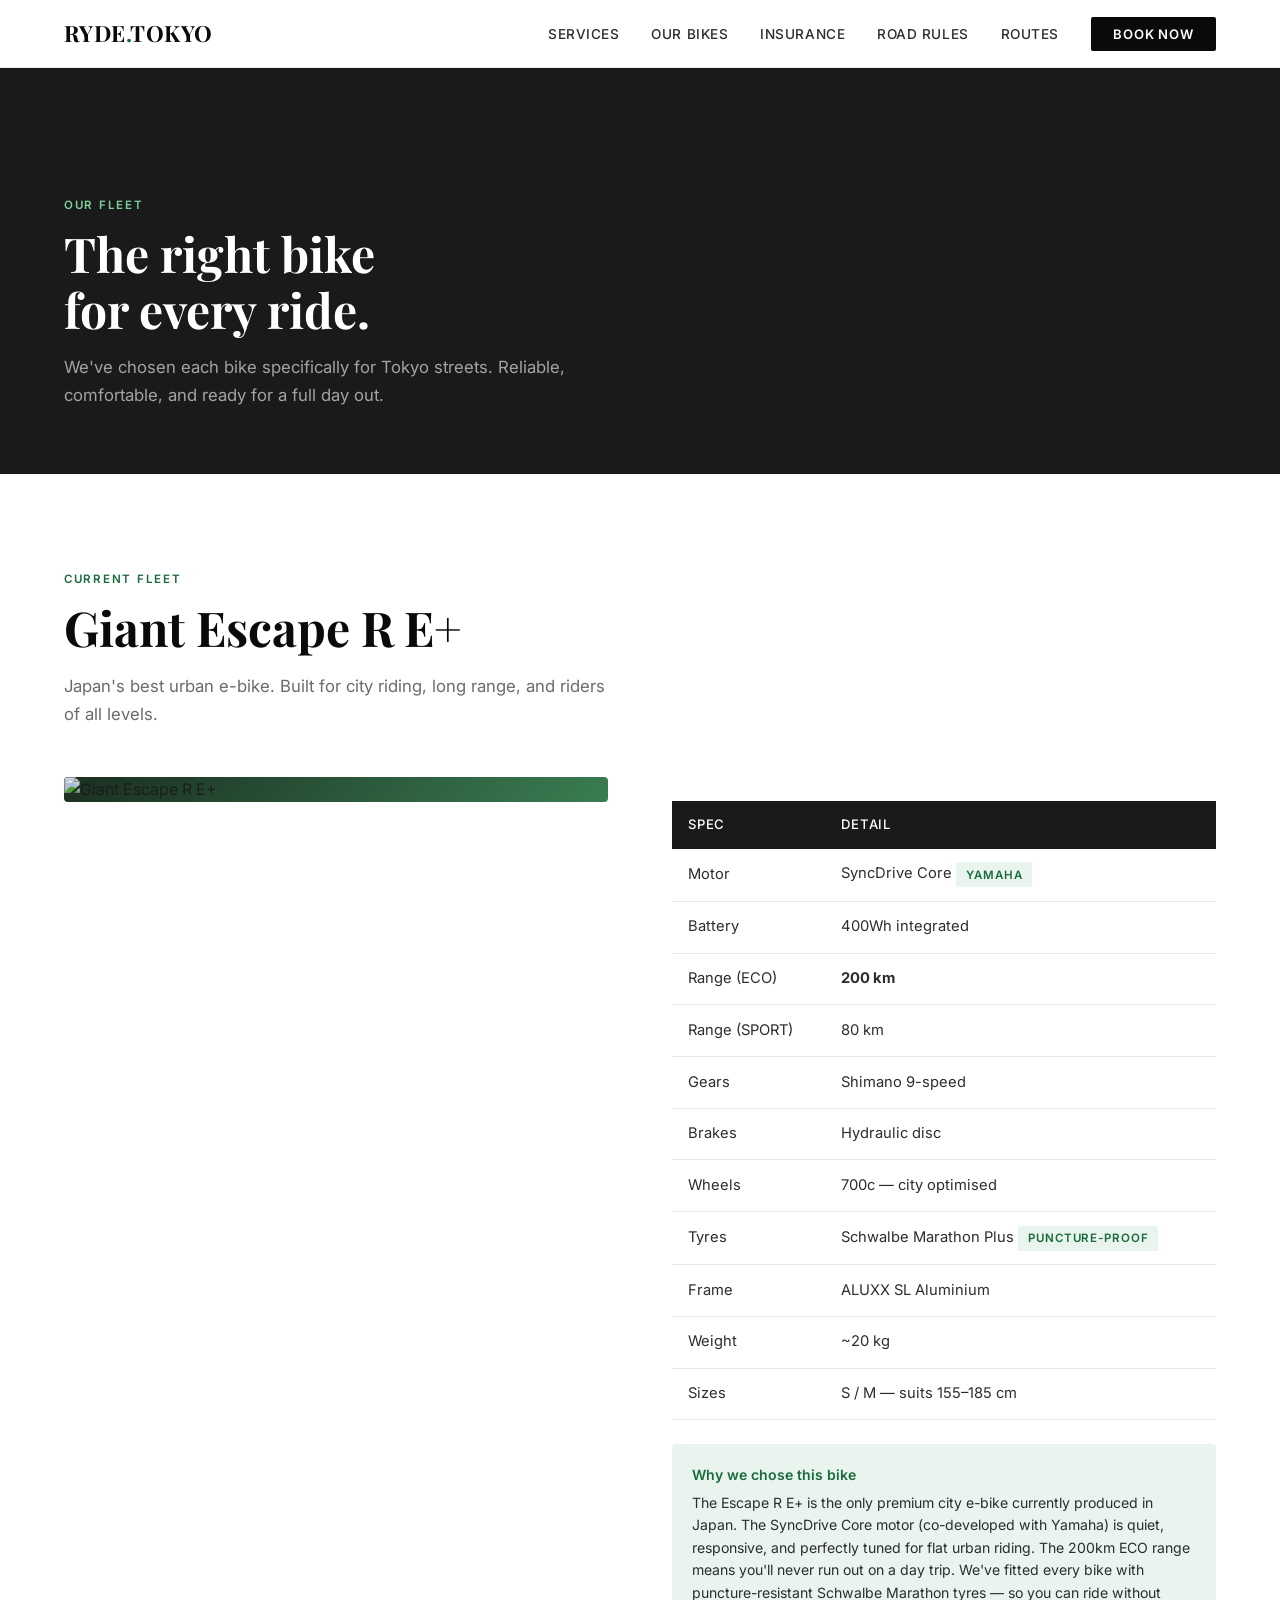
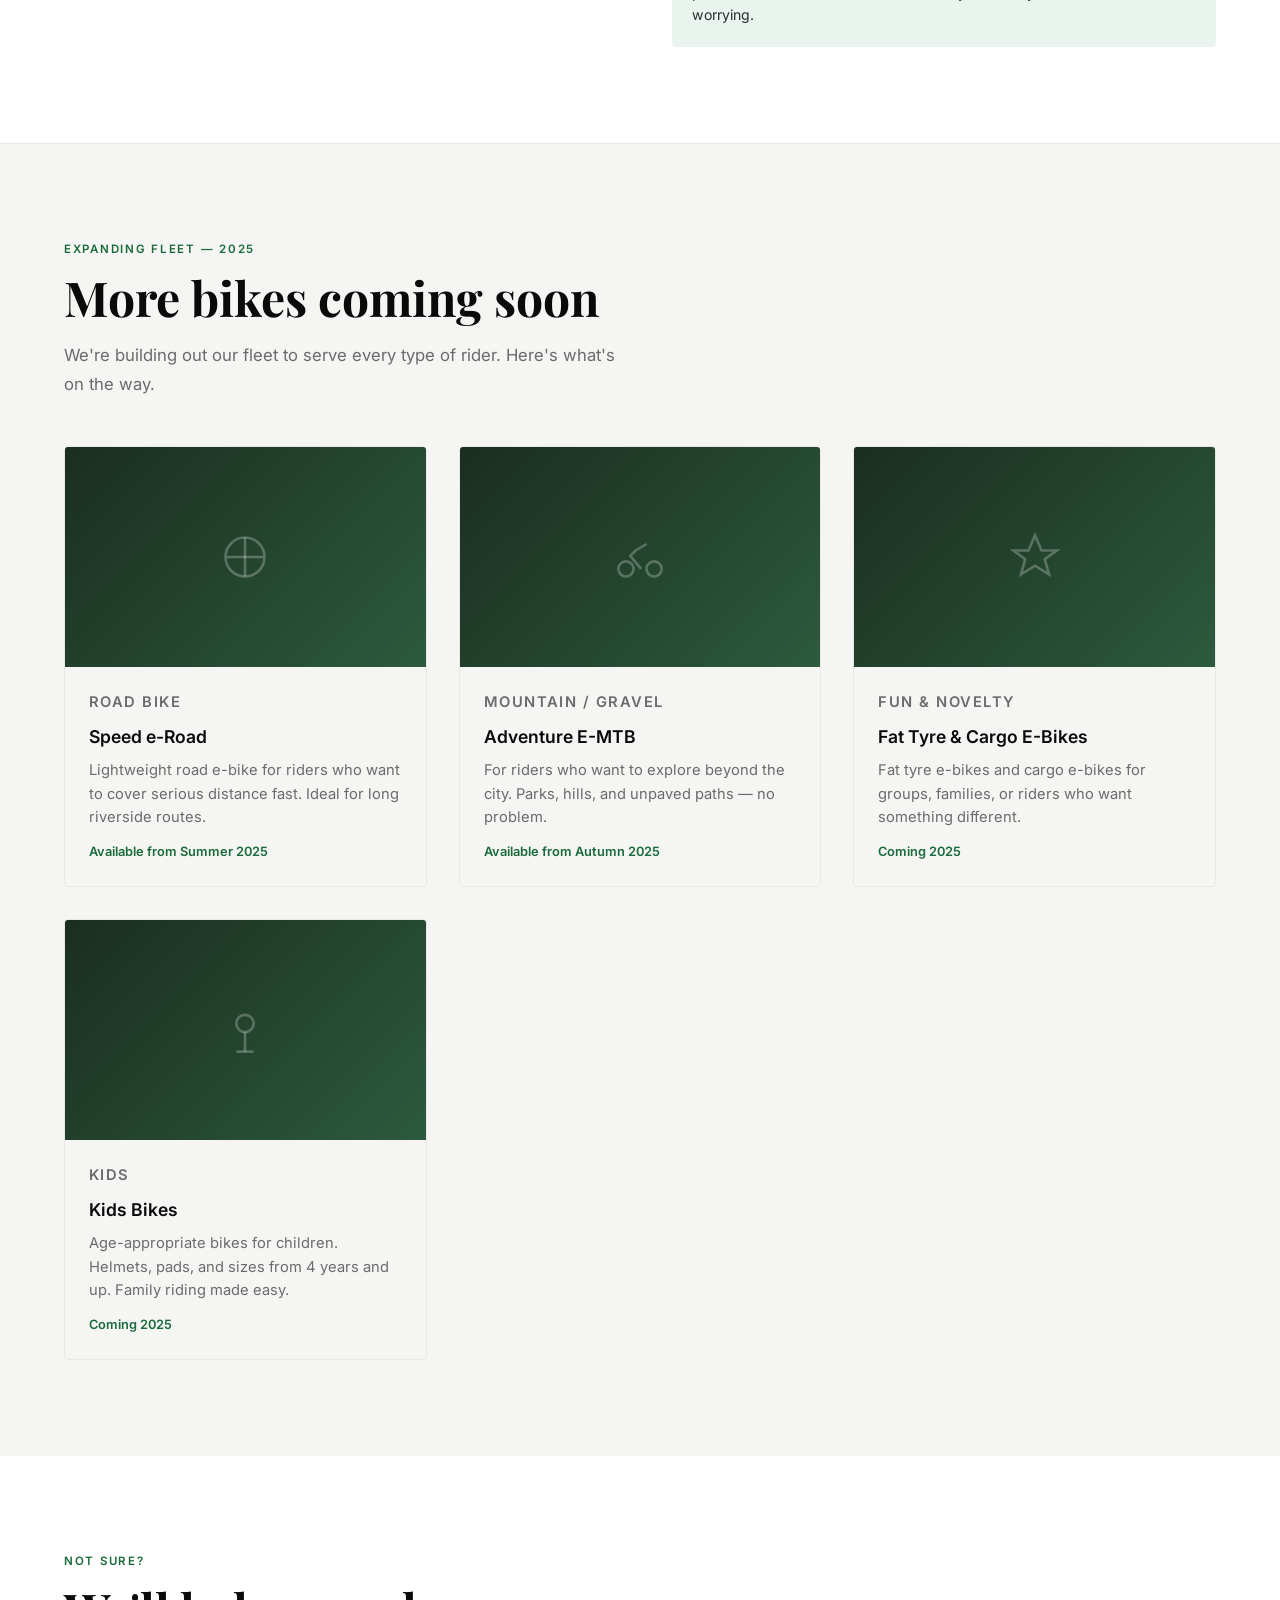
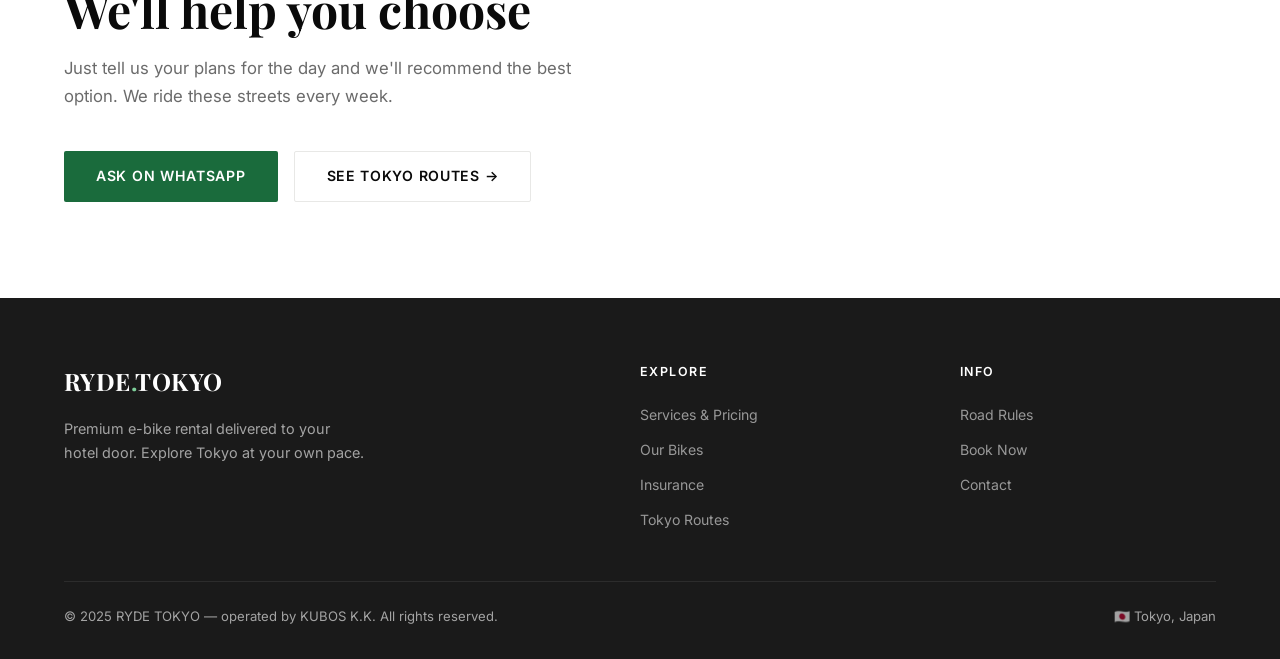
==== bikes.html @ 8041bd0a "Add files via upload" ====
<!DOCTYPE html>
<html lang="en">
<head>
  <meta charset="UTF-8">
  <meta name="viewport" content="width=device-width, initial-scale=1.0">
  <title>Our Bikes — RYDE TOKYO</title>
  <meta name="description" content="Giant Escape R E+ and expanding fleet. Premium e-bikes for Tokyo city riding.">
  <link rel="stylesheet" href="css/style.css">
</head>
<body>

<div id="nav-placeholder"></div>

<div class="page-hero">
  <p class="section-tag">Our Fleet</p>
  <h1 class="section-title">The right bike<br>for every ride.</h1>
  <p class="section-sub">We've chosen each bike specifically for Tokyo streets. Reliable, comfortable, and ready for a full day out.</p>
</div>

<!-- MAIN BIKE -->
<section>
  <p class="section-tag">Current Fleet</p>
  <h2 class="section-title">Giant Escape R E+</h2>
  <p class="section-sub">Japan's best urban e-bike. Built for city riding, long range, and riders of all levels.</p>

  <div style="display:grid;grid-template-columns:1fr 1fr;gap:4rem;margin-top:3rem;align-items:start" class="bike-main-grid">
    <div class="reveal" style="border-radius:4px;overflow:hidden;background:linear-gradient(135deg,#1a2e20,#3a7d52)">
      <img src="https://images.unsplash.com/photo-1571068316344-75bc76f77890?w=800&q=80" alt="Giant Escape R E+" style="width:100%;aspect-ratio:4/3;object-fit:cover;opacity:0.85">
    </div>
    <div class="reveal">
      <table class="spec-table">
        <thead>
          <tr><th>Spec</th><th>Detail</th></tr>
        </thead>
        <tbody>
          <tr><td>Motor</td><td>SyncDrive Core <span class="spec-badge">Yamaha</span></td></tr>
          <tr><td>Battery</td><td>400Wh integrated</td></tr>
          <tr><td>Range (ECO)</td><td><strong>200 km</strong></td></tr>
          <tr><td>Range (SPORT)</td><td>80 km</td></tr>
          <tr><td>Gears</td><td>Shimano 9-speed</td></tr>
          <tr><td>Brakes</td><td>Hydraulic disc</td></tr>
          <tr><td>Wheels</td><td>700c — city optimised</td></tr>
          <tr><td>Tyres</td><td>Schwalbe Marathon Plus <span class="spec-badge">Puncture-proof</span></td></tr>
          <tr><td>Frame</td><td>ALUXX SL Aluminium</td></tr>
          <tr><td>Weight</td><td>~20 kg</td></tr>
          <tr><td>Sizes</td><td>S / M — suits 155–185 cm</td></tr>
        </tbody>
      </table>
      <div style="margin-top:1.5rem;padding:1.25rem;background:var(--accent-light);border-radius:4px">
        <p style="font-size:0.88rem;color:var(--accent);font-weight:600;margin-bottom:0.3rem">Why we chose this bike</p>
        <p style="font-size:0.88rem;color:var(--dark);line-height:1.6">The Escape R E+ is the only premium city e-bike currently produced in Japan. The SyncDrive Core motor (co-developed with Yamaha) is quiet, responsive, and perfectly tuned for flat urban riding. The 200km ECO range means you'll never run out on a day trip. We've fitted every bike with puncture-resistant Schwalbe Marathon tyres — so you can ride without worrying.</p>
      </div>
    </div>
  </div>
</section>

<style>
@media(max-width:800px){.bike-main-grid{grid-template-columns:1fr!important;gap:2rem!important}}
</style>

<div class="divider"></div>

<!-- EXPANDING FLEET -->
<section class="bg-off">
  <p class="section-tag">Expanding Fleet — 2025</p>
  <h2 class="section-title">More bikes coming soon</h2>
  <p class="section-sub">We're building out our fleet to serve every type of rider. Here's what's on the way.</p>

  <div class="cards reveal" style="margin-top:3rem">
    <div class="card">
      <div class="card-img-placeholder">
        <svg width="52" height="52" viewBox="0 0 24 24" fill="none" stroke="rgba(255,255,255,0.25)" stroke-width="1.2"><path d="M3 12h18M12 3c-4.97 0-9 4.03-9 9s4.03 9 9 9 9-4.03 9-9-4.03-9-9-9z"/><path d="M12 3v18"/></svg>
      </div>
      <div class="card-body">
        <p class="card-tag">Road Bike</p>
        <h3>Speed e-Road</h3>
        <p>Lightweight road e-bike for riders who want to cover serious distance fast. Ideal for long riverside routes.</p>
        <p style="font-size:0.8rem;color:var(--accent);margin-top:0.75rem;font-weight:600">Available from Summer 2025</p>
      </div>
    </div>
    <div class="card">
      <div class="card-img-placeholder">
        <svg width="52" height="52" viewBox="0 0 24 24" fill="none" stroke="rgba(255,255,255,0.25)" stroke-width="1.2"><circle cx="18.5" cy="17.5" r="3.5"/><circle cx="5.5" cy="17.5" r="3.5"/><path d="M15 6l-5 3-2.5 2.5 5 6"/></svg>
      </div>
      <div class="card-body">
        <p class="card-tag">Mountain / Gravel</p>
        <h3>Adventure E-MTB</h3>
        <p>For riders who want to explore beyond the city. Parks, hills, and unpaved paths — no problem.</p>
        <p style="font-size:0.8rem;color:var(--accent);margin-top:0.75rem;font-weight:600">Available from Autumn 2025</p>
      </div>
    </div>
    <div class="card">
      <div class="card-img-placeholder">
        <svg width="52" height="52" viewBox="0 0 24 24" fill="none" stroke="rgba(255,255,255,0.25)" stroke-width="1.2"><path d="M12 2l3 7h7l-5.5 4 2 7L12 16l-6.5 4 2-7L2 9h7z"/></svg>
      </div>
      <div class="card-body">
        <p class="card-tag">Fun & Novelty</p>
        <h3>Fat Tyre & Cargo E-Bikes</h3>
        <p>Fat tyre e-bikes and cargo e-bikes for groups, families, or riders who want something different.</p>
        <p style="font-size:0.8rem;color:var(--accent);margin-top:0.75rem;font-weight:600">Coming 2025</p>
      </div>
    </div>
    <div class="card">
      <div class="card-img-placeholder">
        <svg width="52" height="52" viewBox="0 0 24 24" fill="none" stroke="rgba(255,255,255,0.25)" stroke-width="1.2"><circle cx="12" cy="9" r="4"/><path d="M12 13v9"/><path d="M8 22h8"/></svg>
      </div>
      <div class="card-body">
        <p class="card-tag">Kids</p>
        <h3>Kids Bikes</h3>
        <p>Age-appropriate bikes for children. Helmets, pads, and sizes from 4 years and up. Family riding made easy.</p>
        <p style="font-size:0.8rem;color:var(--accent);margin-top:0.75rem;font-weight:600">Coming 2025</p>
      </div>
    </div>
  </div>
</section>

<!-- WHICH BIKE -->
<section>
  <p class="section-tag">Not Sure?</p>
  <h2 class="section-title">We'll help you choose</h2>
  <p class="section-sub">Just tell us your plans for the day and we'll recommend the best option. We ride these streets every week.</p>
  <div style="margin-top:2.5rem;display:flex;gap:1rem;flex-wrap:wrap">
    <a href="https://wa.me/819000000000" class="btn btn-primary">Ask on WhatsApp</a>
    <a href="routes.html" class="btn btn-ghost">See Tokyo Routes →</a>
  </div>
</section>

<div id="footer-placeholder"></div>
<script src="js/nav.js"></script>
<script src="js/main.js"></script>
</body>
</html>
---- css/style.css ----
@import url('https://fonts.googleapis.com/css2?family=Inter:wght@300;400;500;600;700&family=Playfair+Display:wght@600;700&display=swap');

:root {
  --black: #0a0a0a;
  --off-black: #1a1a1a;
  --dark: #2d2d2d;
  --mid: #6b6b6b;
  --light: #b0b0b0;
  --off-white: #f5f5f3;
  --white: #ffffff;
  --accent: #1a6b3c;       /* Forest green - premium, nature */
  --accent-light: #e8f4ed;
  --accent-hover: #145530;
  --border: #e8e8e6;
}

* { margin: 0; padding: 0; box-sizing: border-box; }

html { scroll-behavior: smooth; }

body {
  font-family: 'Inter', sans-serif;
  background: var(--white);
  color: var(--off-black);
  font-size: 16px;
  line-height: 1.6;
  -webkit-font-smoothing: antialiased;
}

/* ─── NAV ─────────────────────────────────────────── */
nav {
  position: fixed; top: 0; left: 0; right: 0; z-index: 100;
  display: flex; align-items: center; justify-content: space-between;
  padding: 0 5%;
  height: 68px;
  background: rgba(255,255,255,0.96);
  backdrop-filter: blur(12px);
  border-bottom: 1px solid var(--border);
  transition: box-shadow 0.2s;
}
nav.scrolled { box-shadow: 0 2px 20px rgba(0,0,0,0.07); }

.nav-logo {
  font-family: 'Playfair Display', serif;
  font-size: 1.4rem;
  font-weight: 700;
  color: var(--black);
  text-decoration: none;
  letter-spacing: 0.02em;
}
.nav-logo span { color: var(--accent); }

.nav-links {
  display: flex; align-items: center; gap: 2rem;
  list-style: none;
}
.nav-links a {
  font-size: 0.85rem;
  font-weight: 500;
  color: var(--dark);
  text-decoration: none;
  letter-spacing: 0.04em;
  text-transform: uppercase;
  transition: color 0.2s;
}
.nav-links a:hover, .nav-links a.active { color: var(--accent); }

.nav-cta {
  background: var(--black);
  color: var(--white) !important;
  padding: 0.55rem 1.4rem;
  border-radius: 2px;
  font-size: 0.82rem !important;
  font-weight: 600 !important;
  letter-spacing: 0.06em !important;
  text-transform: uppercase !important;
  transition: background 0.2s !important;
}
.nav-cta:hover { background: var(--accent) !important; color: var(--white) !important; }

.nav-hamburger {
  display: none;
  flex-direction: column;
  gap: 5px;
  cursor: pointer;
  padding: 4px;
}
.nav-hamburger span {
  display: block; width: 24px; height: 2px;
  background: var(--black); border-radius: 2px;
  transition: all 0.3s;
}

/* ─── HERO ────────────────────────────────────────── */
.hero {
  min-height: 100vh;
  display: flex; align-items: center;
  position: relative;
  overflow: hidden;
  padding-top: 68px;
}
.hero-bg {
  position: absolute; inset: 0;
  background: linear-gradient(135deg, #0a0a0a 0%, #1a2e20 100%);
}
.hero-bg img {
  width: 100%; height: 100%; object-fit: cover;
  opacity: 0.45;
}
.hero-content {
  position: relative; z-index: 2;
  padding: 0 5%;
  max-width: 700px;
}
.hero-tag {
  display: inline-block;
  font-size: 0.75rem;
  font-weight: 600;
  letter-spacing: 0.12em;
  text-transform: uppercase;
  color: var(--accent);
  background: rgba(26,107,60,0.15);
  border: 1px solid rgba(26,107,60,0.3);
  padding: 0.35rem 1rem;
  border-radius: 2px;
  margin-bottom: 1.5rem;
}
.hero h1 {
  font-family: 'Playfair Display', serif;
  font-size: clamp(2.8rem, 6vw, 5rem);
  font-weight: 700;
  color: var(--white);
  line-height: 1.1;
  margin-bottom: 1.5rem;
  letter-spacing: -0.01em;
}
.hero h1 em { font-style: italic; color: #7ecf9a; }
.hero p {
  font-size: 1.15rem;
  color: rgba(255,255,255,0.75);
  margin-bottom: 2.5rem;
  max-width: 520px;
  line-height: 1.7;
}
.hero-buttons { display: flex; gap: 1rem; flex-wrap: wrap; }

/* ─── BUTTONS ─────────────────────────────────────── */
.btn {
  display: inline-flex; align-items: center; gap: 0.5rem;
  padding: 0.85rem 2rem;
  font-size: 0.88rem;
  font-weight: 600;
  letter-spacing: 0.05em;
  text-transform: uppercase;
  text-decoration: none;
  border-radius: 2px;
  cursor: pointer;
  transition: all 0.2s;
  border: none;
}
.btn-primary { background: var(--accent); color: var(--white); }
.btn-primary:hover { background: var(--accent-hover); transform: translateY(-1px); }
.btn-outline { background: transparent; color: var(--white); border: 1px solid rgba(255,255,255,0.4); }
.btn-outline:hover { border-color: var(--white); background: rgba(255,255,255,0.08); }
.btn-dark { background: var(--black); color: var(--white); }
.btn-dark:hover { background: var(--accent); }
.btn-ghost { background: transparent; color: var(--black); border: 1px solid var(--border); }
.btn-ghost:hover { border-color: var(--black); }

/* ─── SECTIONS ────────────────────────────────────── */
section { padding: 6rem 5%; }
.section-tag {
  font-size: 0.72rem;
  font-weight: 600;
  letter-spacing: 0.15em;
  text-transform: uppercase;
  color: var(--accent);
  margin-bottom: 0.75rem;
}
.section-title {
  font-family: 'Playfair Display', serif;
  font-size: clamp(2rem, 4vw, 3rem);
  font-weight: 700;
  color: var(--black);
  line-height: 1.15;
  margin-bottom: 1rem;
}
.section-sub {
  font-size: 1.05rem;
  color: var(--mid);
  max-width: 560px;
  line-height: 1.7;
}

/* ─── HOW IT WORKS ────────────────────────────────── */
.steps { display: grid; grid-template-columns: repeat(auto-fit, minmax(240px, 1fr)); gap: 3rem; margin-top: 4rem; }
.step { position: relative; }
.step-number {
  font-family: 'Playfair Display', serif;
  font-size: 4rem;
  font-weight: 700;
  color: var(--accent-light);
  line-height: 1;
  margin-bottom: 1rem;
  -webkit-text-stroke: 2px var(--accent);
  color: transparent;
}
.step h3 { font-size: 1.1rem; font-weight: 600; color: var(--black); margin-bottom: 0.5rem; }
.step p { font-size: 0.95rem; color: var(--mid); line-height: 1.7; }
.step-line {
  display: none;
  position: absolute; top: 2rem; left: calc(100% + 1rem);
  width: calc(3rem - 2rem); height: 1px;
  background: var(--border);
}

/* ─── CARDS ───────────────────────────────────────── */
.cards { display: grid; grid-template-columns: repeat(auto-fit, minmax(280px, 1fr)); gap: 2rem; margin-top: 3rem; }
.card {
  background: var(--off-white);
  border: 1px solid var(--border);
  border-radius: 4px;
  overflow: hidden;
  transition: transform 0.2s, box-shadow 0.2s;
}
.card:hover { transform: translateY(-4px); box-shadow: 0 12px 40px rgba(0,0,0,0.08); }
.card-img { width: 100%; height: 220px; object-fit: cover; display: block; background: #e0e0de; }
.card-img-placeholder {
  width: 100%; height: 220px;
  background: linear-gradient(135deg, #1a2e20, #2d5a3d);
  display: flex; align-items: center; justify-content: center;
}
.card-body { padding: 1.5rem; }
.card-tag { font-size: 0.72rem; font-weight: 600; letter-spacing: 0.1em; text-transform: uppercase; color: var(--accent); margin-bottom: 0.5rem; }
.card-body h3 { font-size: 1.1rem; font-weight: 600; color: var(--black); margin-bottom: 0.5rem; }
.card-body p { font-size: 0.92rem; color: var(--mid); line-height: 1.6; }

/* ─── PRICING ─────────────────────────────────────── */
.pricing-box {
  background: var(--off-black);
  color: var(--white);
  border-radius: 4px;
  padding: 3rem;
  display: grid;
  grid-template-columns: 1fr 1fr;
  gap: 2rem;
  margin-top: 3rem;
}
.price-item { text-align: center; padding: 2rem; border: 1px solid rgba(255,255,255,0.1); border-radius: 4px; }
.price-label { font-size: 0.75rem; letter-spacing: 0.12em; text-transform: uppercase; color: var(--light); margin-bottom: 0.5rem; }
.price-amount { font-family: 'Playfair Display', serif; font-size: 3.5rem; font-weight: 700; color: var(--white); line-height: 1; }
.price-amount small { font-size: 1rem; font-family: 'Inter', sans-serif; color: var(--light); }
.price-note { font-size: 0.82rem; color: var(--light); margin-top: 0.5rem; }
.price-campaign {
  border-color: var(--accent) !important;
  background: rgba(26,107,60,0.1);
}
.price-campaign .price-amount { color: #7ecf9a; }

/* ─── INCLUDES ────────────────────────────────────── */
.includes-grid { display: grid; grid-template-columns: repeat(auto-fit, minmax(200px, 1fr)); gap: 1.5rem; margin-top: 2.5rem; }
.include-item { display: flex; align-items: flex-start; gap: 0.75rem; }
.include-icon { width: 32px; height: 32px; background: var(--accent-light); border-radius: 50%; display: flex; align-items: center; justify-content: center; flex-shrink: 0; margin-top: 2px; }
.include-icon svg { width: 16px; height: 16px; stroke: var(--accent); fill: none; stroke-width: 2; }
.include-item h4 { font-size: 0.92rem; font-weight: 600; color: var(--black); margin-bottom: 0.2rem; }
.include-item p { font-size: 0.85rem; color: var(--mid); }

/* ─── BIKE SPEC TABLE ─────────────────────────────── */
.spec-table { width: 100%; border-collapse: collapse; margin-top: 1.5rem; }
.spec-table th { background: var(--off-black); color: var(--white); padding: 0.85rem 1rem; text-align: left; font-size: 0.82rem; letter-spacing: 0.06em; text-transform: uppercase; font-weight: 500; }
.spec-table td { padding: 0.85rem 1rem; border-bottom: 1px solid var(--border); font-size: 0.92rem; color: var(--dark); }
.spec-table tr:hover td { background: var(--off-white); }
.spec-badge { display: inline-block; font-size: 0.72rem; font-weight: 600; letter-spacing: 0.08em; text-transform: uppercase; padding: 0.2rem 0.6rem; border-radius: 2px; background: var(--accent-light); color: var(--accent); }

/* ─── ROUTE CARD ──────────────────────────────────── */
.route-card { border: 1px solid var(--border); border-radius: 4px; overflow: hidden; margin-bottom: 2rem; display: grid; grid-template-columns: 300px 1fr; }
.route-card-img { height: 100%; min-height: 200px; object-fit: cover; display: block; background: #e0e0de; }
.route-card-img-placeholder { min-height: 200px; background: linear-gradient(135deg, #1a2e20, #2d5a3d); display: flex; align-items: center; justify-content: center; }
.route-card-body { padding: 2rem; }
.route-meta { display: flex; gap: 1.5rem; margin-bottom: 1rem; flex-wrap: wrap; }
.route-meta-item { display: flex; align-items: center; gap: 0.4rem; font-size: 0.85rem; color: var(--mid); }
.route-meta-item svg { width: 14px; height: 14px; stroke: var(--accent); stroke-width: 2; fill: none; }
.difficulty { display: inline-block; font-size: 0.72rem; font-weight: 600; letter-spacing: 0.08em; text-transform: uppercase; padding: 0.2rem 0.7rem; border-radius: 2px; margin-bottom: 0.75rem; }
.difficulty-easy { background: #e8f4ed; color: var(--accent); }
.difficulty-medium { background: #fff8e1; color: #b8860b; }

/* ─── ACCORDION (FAQ / RULES) ─────────────────────── */
.accordion { border: 1px solid var(--border); border-radius: 4px; overflow: hidden; margin-top: 2rem; }
.accordion-item { border-bottom: 1px solid var(--border); }
.accordion-item:last-child { border-bottom: none; }
.accordion-trigger {
  width: 100%; display: flex; justify-content: space-between; align-items: center;
  padding: 1.25rem 1.5rem;
  background: none; border: none; cursor: pointer;
  font-family: 'Inter', sans-serif; font-size: 0.98rem; font-weight: 600;
  color: var(--black); text-align: left;
  transition: background 0.15s;
}
.accordion-trigger:hover { background: var(--off-white); }
.accordion-trigger svg { flex-shrink: 0; transition: transform 0.25s; stroke: var(--mid); fill: none; stroke-width: 2; }
.accordion-trigger.open svg { transform: rotate(180deg); }
.accordion-body { display: none; padding: 0 1.5rem 1.25rem; font-size: 0.95rem; color: var(--mid); line-height: 1.7; }
.accordion-body.open { display: block; }
.accordion-body ul { padding-left: 1.2rem; }
.accordion-body ul li { margin-bottom: 0.4rem; }

/* ─── RULE GRID ───────────────────────────────────── */
.rules-grid { display: grid; grid-template-columns: repeat(auto-fit, minmax(260px, 1fr)); gap: 1.5rem; margin-top: 3rem; }
.rule-card { padding: 1.75rem; border: 1px solid var(--border); border-radius: 4px; }
.rule-card.warning { border-color: #f5c842; background: #fffdf0; }
.rule-card.danger { border-color: #e05c5c; background: #fff5f5; }
.rule-icon { font-size: 2rem; margin-bottom: 0.75rem; }
.rule-card h3 { font-size: 0.95rem; font-weight: 600; color: var(--black); margin-bottom: 0.5rem; }
.rule-card p { font-size: 0.88rem; color: var(--mid); line-height: 1.6; }

/* ─── CONTACT ─────────────────────────────────────── */
.contact-grid { display: grid; grid-template-columns: 1fr 1fr; gap: 4rem; margin-top: 3rem; }
.contact-method { display: flex; flex-direction: column; align-items: flex-start; gap: 1rem; padding: 2.5rem; border: 1px solid var(--border); border-radius: 4px; transition: all 0.2s; }
.contact-method:hover { border-color: var(--accent); transform: translateY(-2px); }
.contact-method-icon { width: 48px; height: 48px; background: var(--accent-light); border-radius: 50%; display: flex; align-items: center; justify-content: center; }
.contact-method-icon svg { width: 22px; height: 22px; stroke: var(--accent); fill: none; stroke-width: 2; }
.contact-method h3 { font-size: 1.05rem; font-weight: 600; color: var(--black); }
.contact-method p { font-size: 0.9rem; color: var(--mid); }
.contact-method a { font-weight: 600; color: var(--accent); text-decoration: none; font-size: 0.9rem; }

/* ─── FOOTER ──────────────────────────────────────── */
footer {
  background: var(--off-black);
  color: rgba(255,255,255,0.6);
  padding: 4rem 5% 2rem;
}
.footer-top { display: grid; grid-template-columns: 2fr 1fr 1fr; gap: 4rem; margin-bottom: 3rem; }
.footer-brand .nav-logo { color: var(--white); font-size: 1.5rem; display: block; margin-bottom: 1rem; }
.footer-brand p { font-size: 0.9rem; line-height: 1.7; max-width: 300px; }
.footer-col h4 { font-size: 0.78rem; font-weight: 600; letter-spacing: 0.12em; text-transform: uppercase; color: var(--white); margin-bottom: 1.2rem; }
.footer-col ul { list-style: none; display: flex; flex-direction: column; gap: 0.6rem; }
.footer-col ul a { font-size: 0.88rem; color: rgba(255,255,255,0.55); text-decoration: none; transition: color 0.2s; }
.footer-col ul a:hover { color: var(--white); }
.footer-bottom { border-top: 1px solid rgba(255,255,255,0.08); padding-top: 1.5rem; display: flex; justify-content: space-between; align-items: center; flex-wrap: wrap; gap: 1rem; }
.footer-bottom p { font-size: 0.82rem; }

/* ─── PAGE HERO (sub pages) ───────────────────────── */
.page-hero {
  background: var(--off-black);
  padding: 8rem 5% 4rem;
  margin-top: 68px;
}
.page-hero .section-tag { color: #7ecf9a; }
.page-hero .section-title { color: var(--white); }
.page-hero .section-sub { color: rgba(255,255,255,0.6); }

/* ─── BANNER STRIP ────────────────────────────────── */
.banner-strip {
  background: var(--accent);
  color: var(--white);
  text-align: center;
  padding: 1rem 5%;
  font-size: 0.88rem;
  font-weight: 500;
  letter-spacing: 0.04em;
}
.banner-strip strong { font-weight: 700; }

/* ─── UTILS ───────────────────────────────────────── */
.text-center { text-align: center; }
.text-center .section-sub { margin: 0 auto; }
.bg-off { background: var(--off-white); }
.bg-dark { background: var(--off-black); }
.mt-1 { margin-top: 1rem; } .mt-2 { margin-top: 2rem; } .mt-3 { margin-top: 3rem; }
.divider { height: 1px; background: var(--border); margin: 0; }

/* ─── RESPONSIVE ──────────────────────────────────── */
@media (max-width: 900px) {
  .nav-links { display: none; }
  .nav-hamburger { display: flex; }
  .nav-links.open { display: flex; flex-direction: column; position: absolute; top: 68px; left: 0; right: 0; background: var(--white); padding: 1.5rem 5%; border-bottom: 1px solid var(--border); gap: 1rem; }
  .pricing-box { grid-template-columns: 1fr; }
  .route-card { grid-template-columns: 1fr; }
  .contact-grid { grid-template-columns: 1fr; }
  .footer-top { grid-template-columns: 1fr; gap: 2rem; }
  .footer-bottom { flex-direction: column; text-align: center; }
}
@media (max-width: 600px) {
  section { padding: 4rem 5%; }
  .hero h1 { font-size: 2.4rem; }
  .steps { grid-template-columns: 1fr; }
}

/* ─── SCROLL ANIMATION ────────────────────────────── */
.reveal { opacity: 0; transform: translateY(20px); transition: opacity 0.5s ease, transform 0.5s ease; }
.reveal.visible { opacity: 1; transform: translateY(0); }
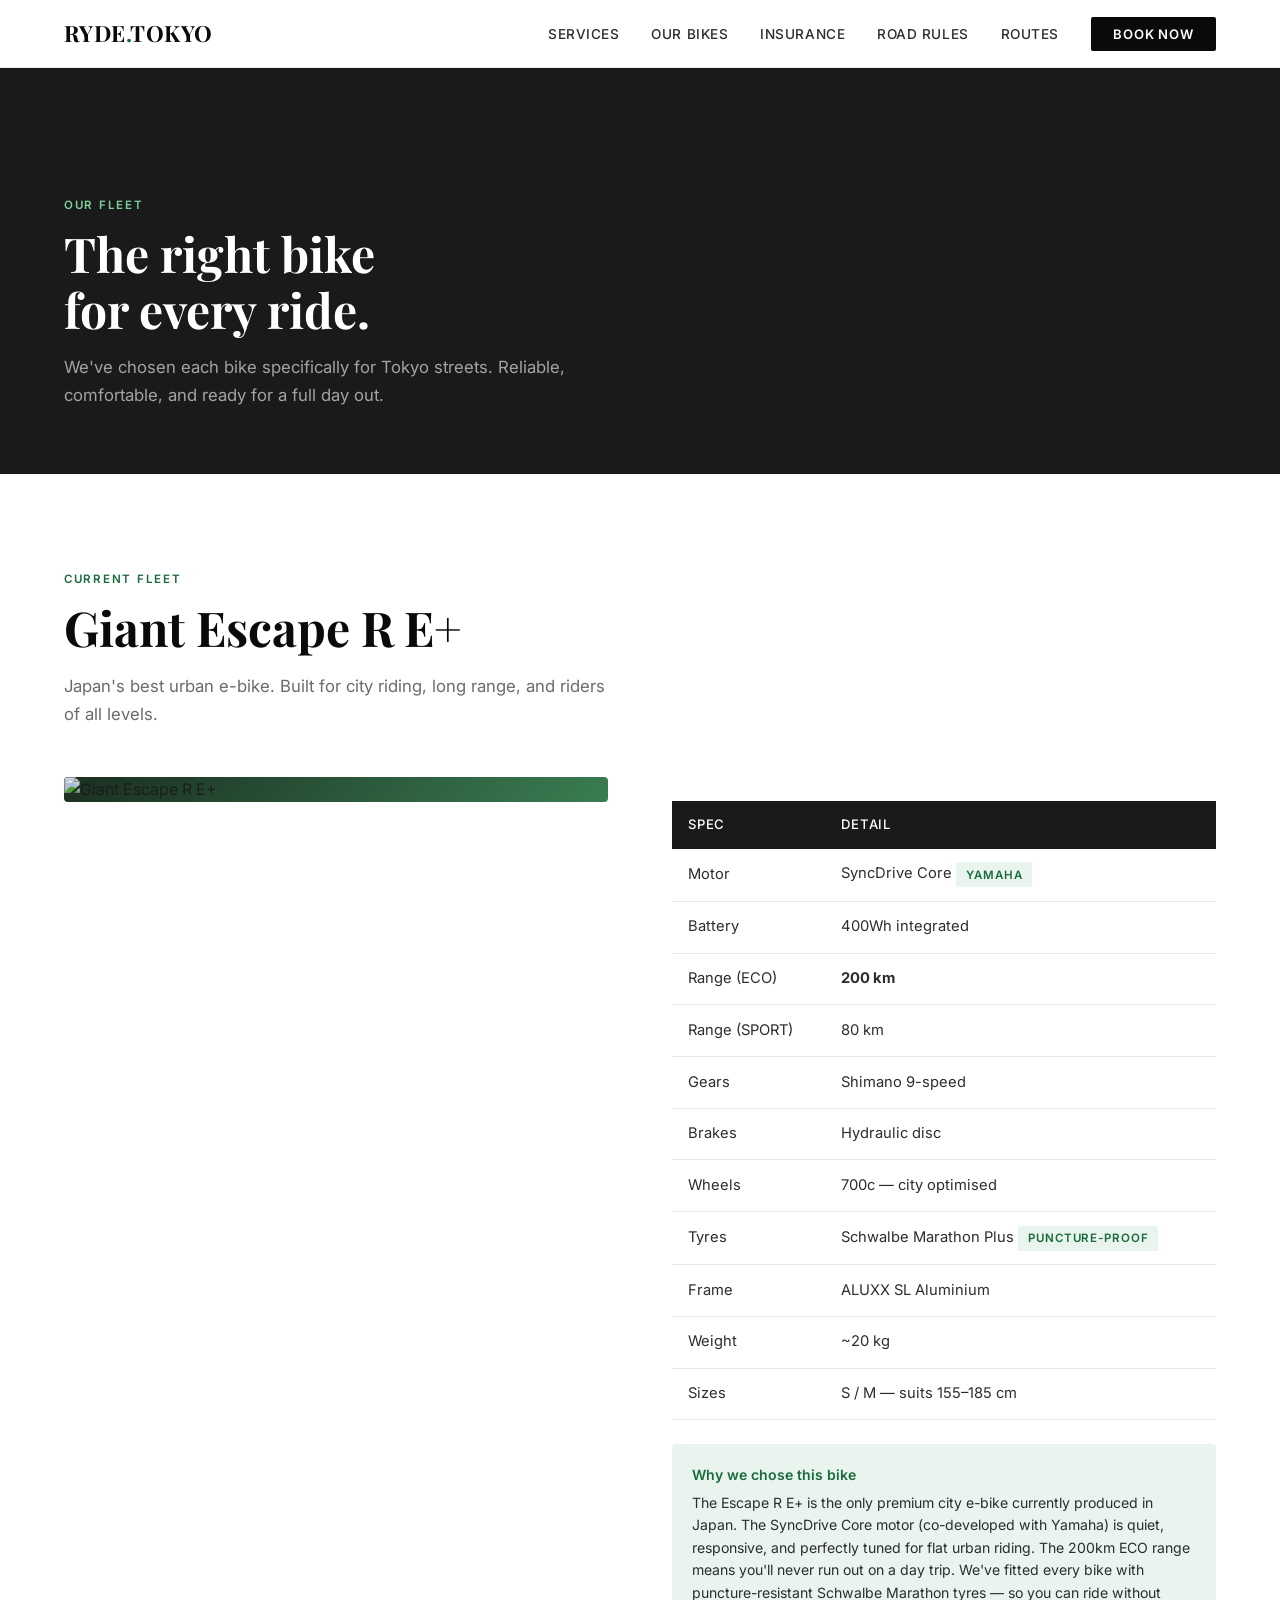
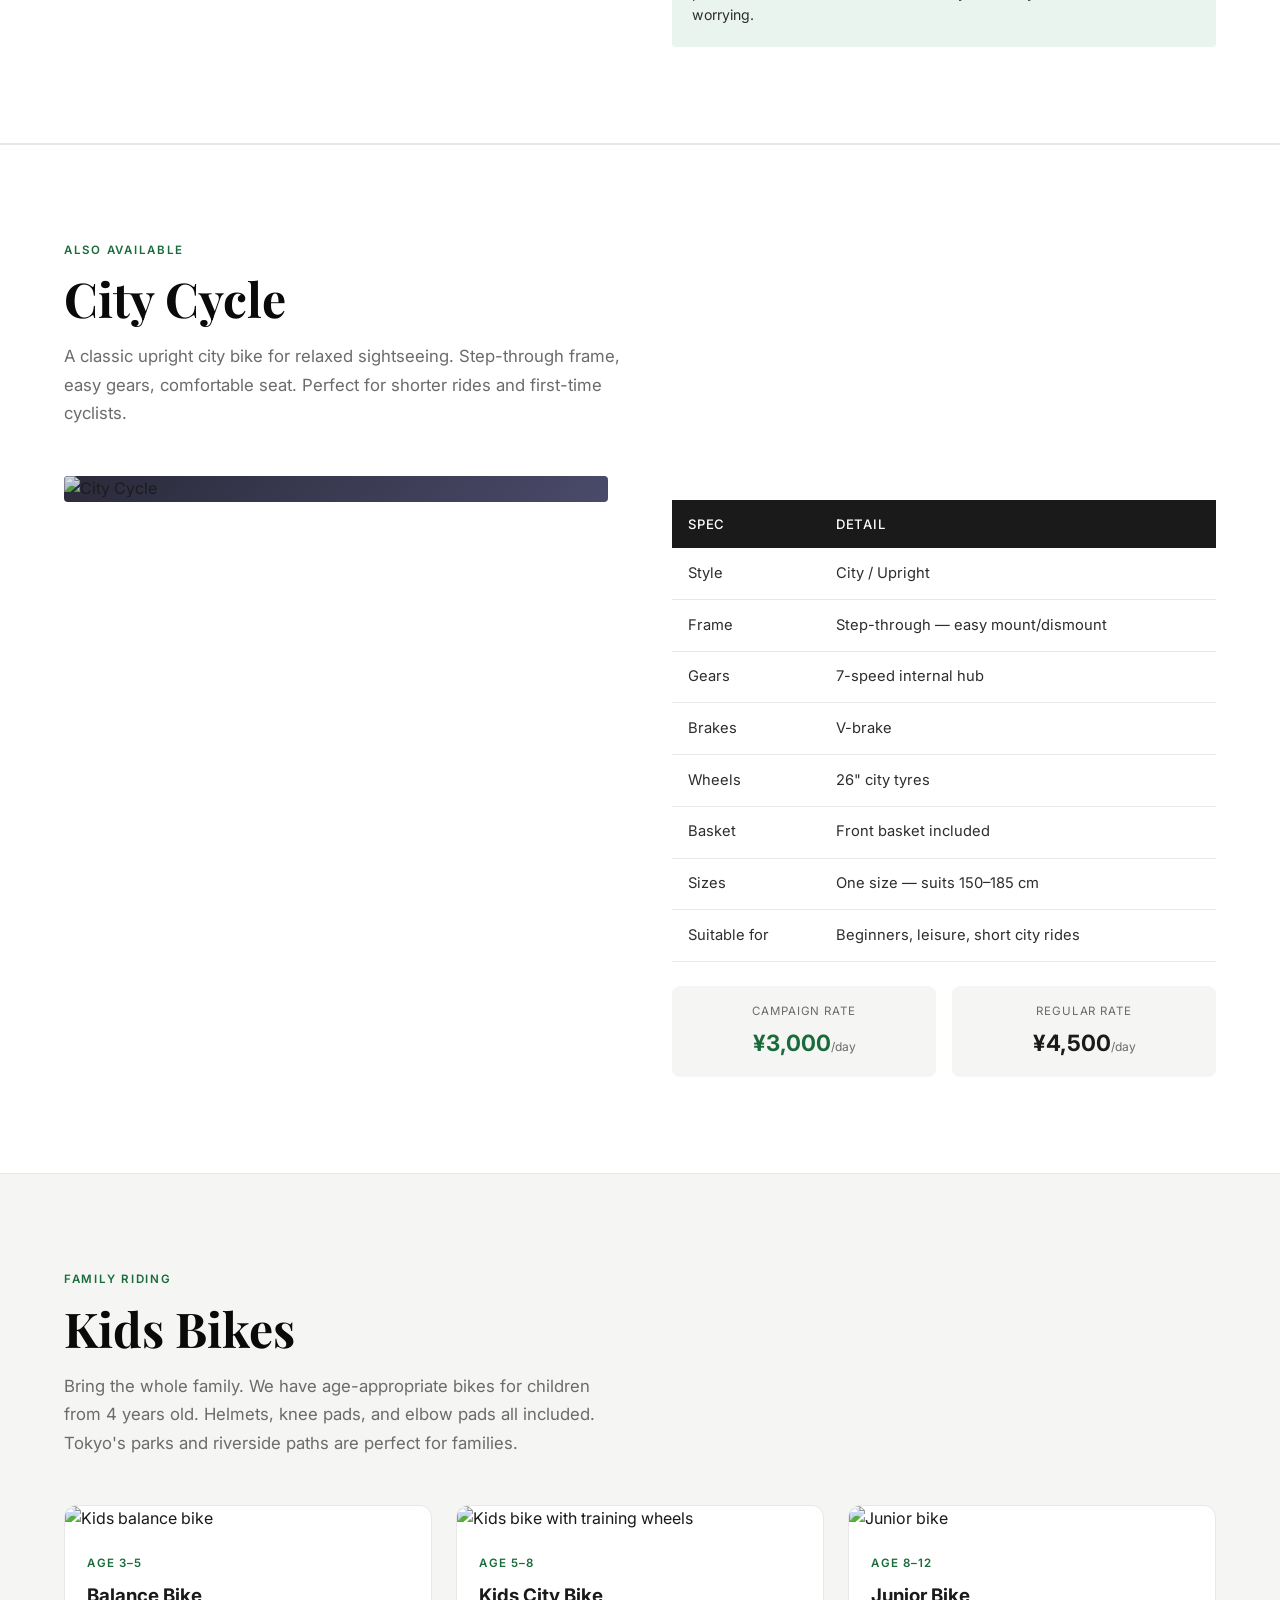
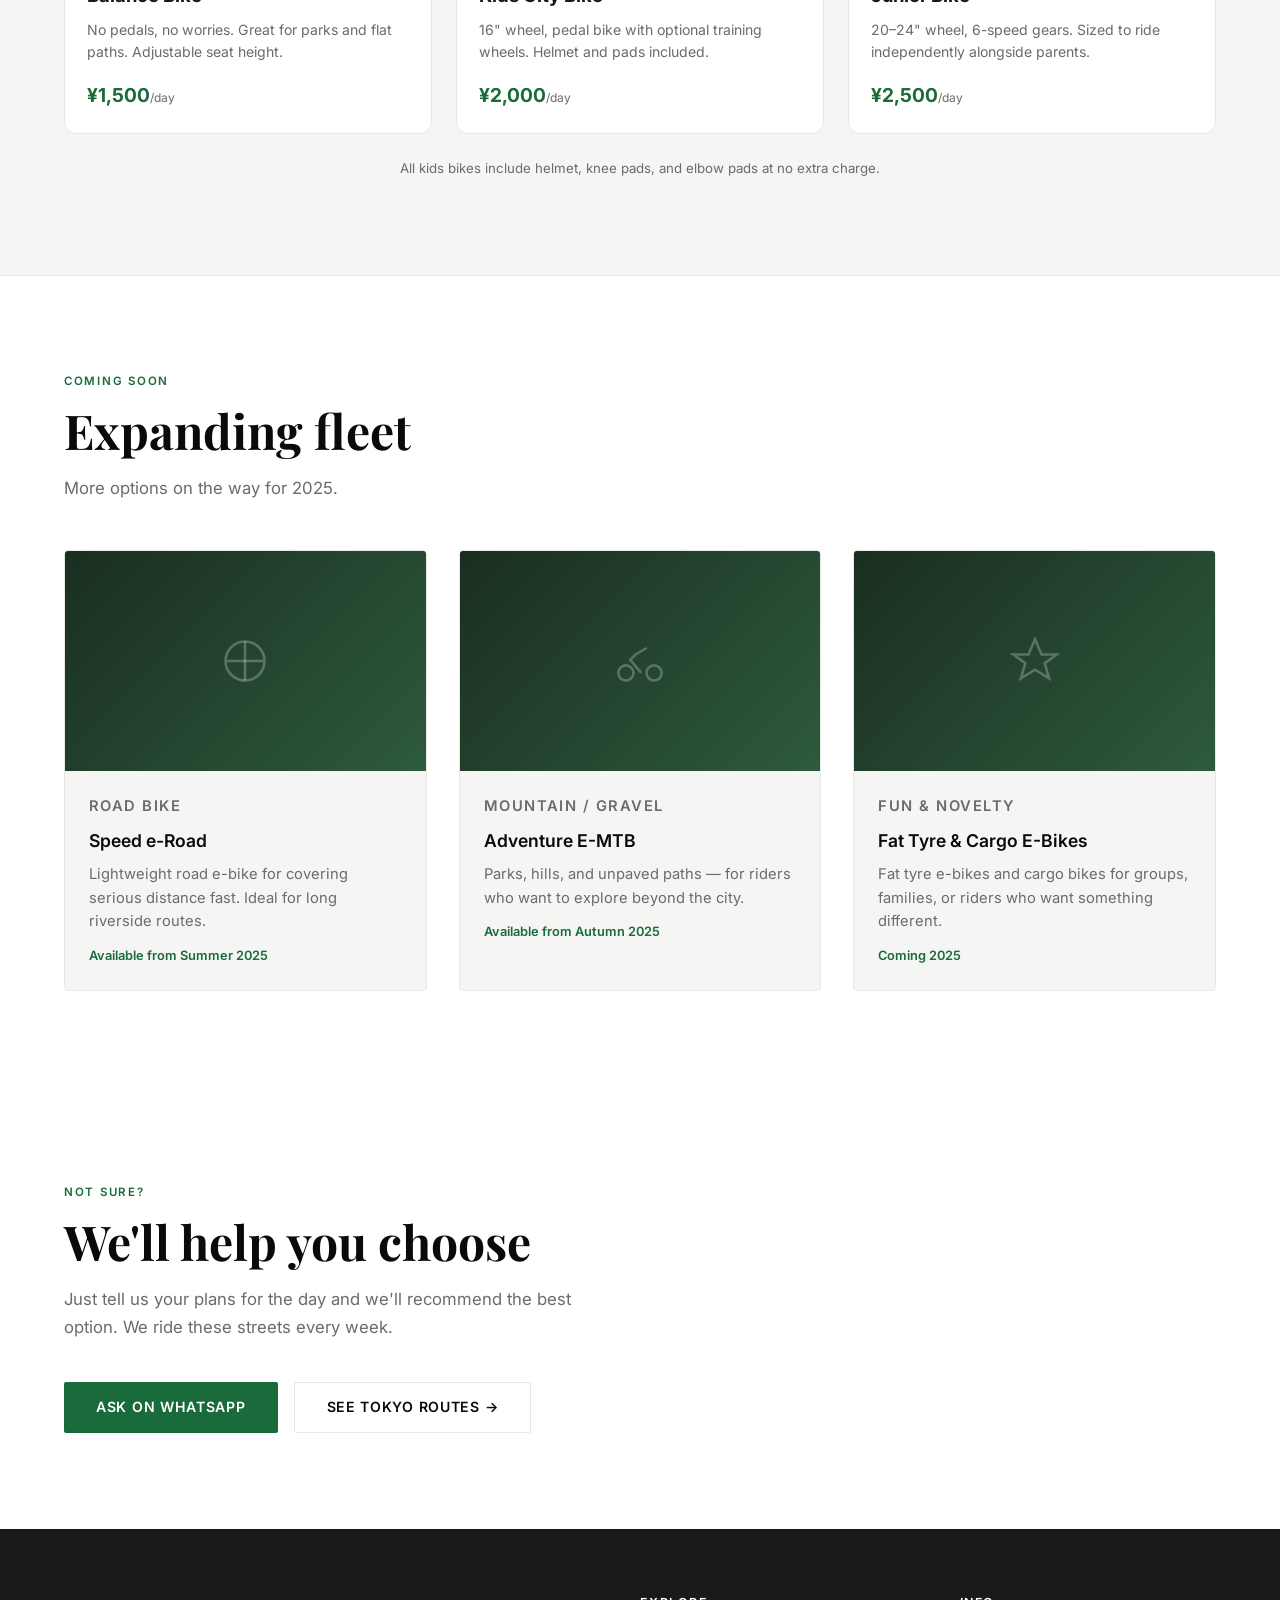
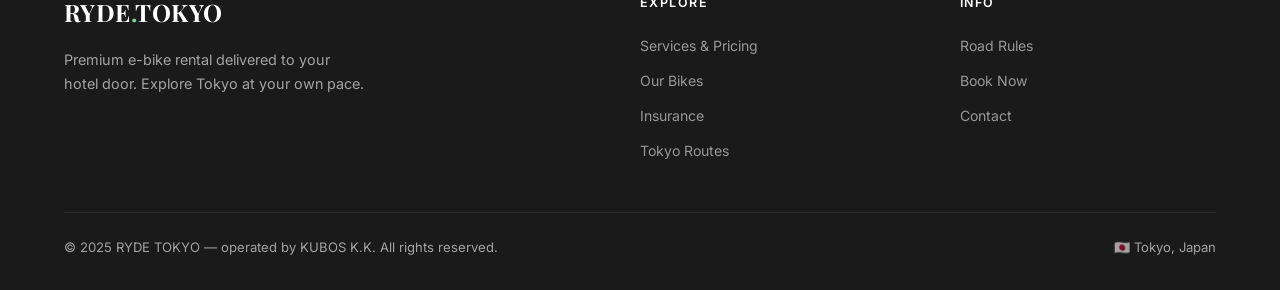
==== commit 403d97fa: "Add files via upload" ====
--- a/bikes.html
+++ b/bikes.html
@@ -60,11 +60,92 @@
 
 <div class="divider"></div>
 
+<!-- CITY CYCLE -->
+<div class="divider"></div>
+<section>
+  <p class="section-tag">Also Available</p>
+  <h2 class="section-title">City Cycle</h2>
+  <p class="section-sub">A classic upright city bike for relaxed sightseeing. Step-through frame, easy gears, comfortable seat. Perfect for shorter rides and first-time cyclists.</p>
+
+  <div style="display:grid;grid-template-columns:1fr 1fr;gap:4rem;margin-top:3rem;align-items:start" class="bike-main-grid">
+    <div class="reveal" style="border-radius:4px;overflow:hidden;background:linear-gradient(135deg,#2a2a3a,#4a4a6a)">
+      <img src="https://images.unsplash.com/photo-1485965120184-e220f721d03e?w=800&q=80" alt="City Cycle" style="width:100%;aspect-ratio:4/3;object-fit:cover;opacity:0.85">
+    </div>
+    <div class="reveal">
+      <table class="spec-table">
+        <thead>
+          <tr><th>Spec</th><th>Detail</th></tr>
+        </thead>
+        <tbody>
+          <tr><td>Style</td><td>City / Upright</td></tr>
+          <tr><td>Frame</td><td>Step-through — easy mount/dismount</td></tr>
+          <tr><td>Gears</td><td>7-speed internal hub</td></tr>
+          <tr><td>Brakes</td><td>V-brake</td></tr>
+          <tr><td>Wheels</td><td>26" city tyres</td></tr>
+          <tr><td>Basket</td><td>Front basket included</td></tr>
+          <tr><td>Sizes</td><td>One size — suits 150–185 cm</td></tr>
+          <tr><td>Suitable for</td><td>Beginners, leisure, short city rides</td></tr>
+        </tbody>
+      </table>
+      <div style="margin-top:1.5rem;display:flex;gap:1rem;flex-wrap:wrap">
+        <div style="flex:1;min-width:140px;background:var(--off-white);border-radius:8px;padding:1rem 1.2rem;text-align:center">
+          <div style="font-size:0.72rem;letter-spacing:.08em;text-transform:uppercase;color:var(--mid);margin-bottom:.3rem">Campaign rate</div>
+          <div style="font-size:1.4rem;font-weight:700;color:var(--accent)">¥3,000<span style="font-size:0.75rem;font-weight:400;color:var(--mid)">/day</span></div>
+        </div>
+        <div style="flex:1;min-width:140px;background:var(--off-white);border-radius:8px;padding:1rem 1.2rem;text-align:center">
+          <div style="font-size:0.72rem;letter-spacing:.08em;text-transform:uppercase;color:var(--mid);margin-bottom:.3rem">Regular rate</div>
+          <div style="font-size:1.4rem;font-weight:700">¥4,500<span style="font-size:0.75rem;font-weight:400;color:var(--mid)">/day</span></div>
+        </div>
+      </div>
+    </div>
+  </div>
+</section>
+
+<!-- KIDS BIKES -->
+<div class="divider"></div>
+<section class="bg-off">
+  <p class="section-tag">Family Riding</p>
+  <h2 class="section-title">Kids Bikes</h2>
+  <p class="section-sub">Bring the whole family. We have age-appropriate bikes for children from 4 years old. Helmets, knee pads, and elbow pads all included. Tokyo's parks and riverside paths are perfect for families.</p>
+
+  <div style="display:grid;grid-template-columns:repeat(auto-fit,minmax(260px,1fr));gap:1.5rem;margin-top:3rem" class="reveal">
+    <div style="background:#fff;border-radius:12px;overflow:hidden;border:1px solid var(--border)">
+      <img src="https://images.unsplash.com/photo-1558618666-fcd25c85cd64?w=600&q=80" alt="Kids balance bike" style="width:100%;aspect-ratio:3/2;object-fit:cover">
+      <div style="padding:1.4rem">
+        <p class="card-tag">Age 3–5</p>
+        <h3 style="margin-bottom:.5rem">Balance Bike</h3>
+        <p style="font-size:0.88rem;color:var(--mid);margin-bottom:1rem">No pedals, no worries. Great for parks and flat paths. Adjustable seat height.</p>
+        <div style="font-size:1.2rem;font-weight:700;color:var(--accent)">¥1,500<small style="font-size:0.75rem;font-weight:400;color:var(--mid)">/day</small></div>
+      </div>
+    </div>
+    <div style="background:#fff;border-radius:12px;overflow:hidden;border:1px solid var(--border)">
+      <img src="https://images.unsplash.com/photo-1571068316344-75bc76f77890?w=600&q=80" alt="Kids bike with training wheels" style="width:100%;aspect-ratio:3/2;object-fit:cover">
+      <div style="padding:1.4rem">
+        <p class="card-tag">Age 5–8</p>
+        <h3 style="margin-bottom:.5rem">Kids City Bike</h3>
+        <p style="font-size:0.88rem;color:var(--mid);margin-bottom:1rem">16" wheel, pedal bike with optional training wheels. Helmet and pads included.</p>
+        <div style="font-size:1.2rem;font-weight:700;color:var(--accent)">¥2,000<small style="font-size:0.75rem;font-weight:400;color:var(--mid)">/day</small></div>
+      </div>
+    </div>
+    <div style="background:#fff;border-radius:12px;overflow:hidden;border:1px solid var(--border)">
+      <img src="https://images.unsplash.com/photo-1502744688674-c619d1586c9e?w=600&q=80" alt="Junior bike" style="width:100%;aspect-ratio:3/2;object-fit:cover">
+      <div style="padding:1.4rem">
+        <p class="card-tag">Age 8–12</p>
+        <h3 style="margin-bottom:.5rem">Junior Bike</h3>
+        <p style="font-size:0.88rem;color:var(--mid);margin-bottom:1rem">20–24" wheel, 6-speed gears. Sized to ride independently alongside parents.</p>
+        <div style="font-size:1.2rem;font-weight:700;color:var(--accent)">¥2,500<small style="font-size:0.75rem;font-weight:400;color:var(--mid)">/day</small></div>
+      </div>
+    </div>
+  </div>
+  <p style="font-size:0.83rem;color:var(--mid);margin-top:1.5rem;text-align:center">All kids bikes include helmet, knee pads, and elbow pads at no extra charge.</p>
+</section>
+
 <!-- EXPANDING FLEET -->
-<section class="bg-off">
-  <p class="section-tag">Expanding Fleet — 2025</p>
-  <h2 class="section-title">More bikes coming soon</h2>
-  <p class="section-sub">We're building out our fleet to serve every type of rider. Here's what's on the way.</p>
+<div class="divider"></div>
+<section>
+  <p class="section-tag">Coming Soon</p>
+  <h2 class="section-title">Expanding fleet</h2>
+  <p class="section-sub">More options on the way for 2025.</p>
 
   <div class="cards reveal" style="margin-top:3rem">
     <div class="card">
@@ -74,7 +155,7 @@
       <div class="card-body">
         <p class="card-tag">Road Bike</p>
         <h3>Speed e-Road</h3>
-        <p>Lightweight road e-bike for riders who want to cover serious distance fast. Ideal for long riverside routes.</p>
+        <p>Lightweight road e-bike for covering serious distance fast. Ideal for long riverside routes.</p>
         <p style="font-size:0.8rem;color:var(--accent);margin-top:0.75rem;font-weight:600">Available from Summer 2025</p>
       </div>
     </div>
@@ -85,7 +166,7 @@
       <div class="card-body">
         <p class="card-tag">Mountain / Gravel</p>
         <h3>Adventure E-MTB</h3>
-        <p>For riders who want to explore beyond the city. Parks, hills, and unpaved paths — no problem.</p>
+        <p>Parks, hills, and unpaved paths — for riders who want to explore beyond the city.</p>
         <p style="font-size:0.8rem;color:var(--accent);margin-top:0.75rem;font-weight:600">Available from Autumn 2025</p>
       </div>
     </div>
@@ -96,18 +177,7 @@
       <div class="card-body">
         <p class="card-tag">Fun & Novelty</p>
         <h3>Fat Tyre & Cargo E-Bikes</h3>
-        <p>Fat tyre e-bikes and cargo e-bikes for groups, families, or riders who want something different.</p>
-        <p style="font-size:0.8rem;color:var(--accent);margin-top:0.75rem;font-weight:600">Coming 2025</p>
-      </div>
-    </div>
-    <div class="card">
-      <div class="card-img-placeholder">
-        <svg width="52" height="52" viewBox="0 0 24 24" fill="none" stroke="rgba(255,255,255,0.25)" stroke-width="1.2"><circle cx="12" cy="9" r="4"/><path d="M12 13v9"/><path d="M8 22h8"/></svg>
-      </div>
-      <div class="card-body">
-        <p class="card-tag">Kids</p>
-        <h3>Kids Bikes</h3>
-        <p>Age-appropriate bikes for children. Helmets, pads, and sizes from 4 years and up. Family riding made easy.</p>
+        <p>Fat tyre e-bikes and cargo bikes for groups, families, or riders who want something different.</p>
         <p style="font-size:0.8rem;color:var(--accent);margin-top:0.75rem;font-weight:600">Coming 2025</p>
       </div>
     </div>
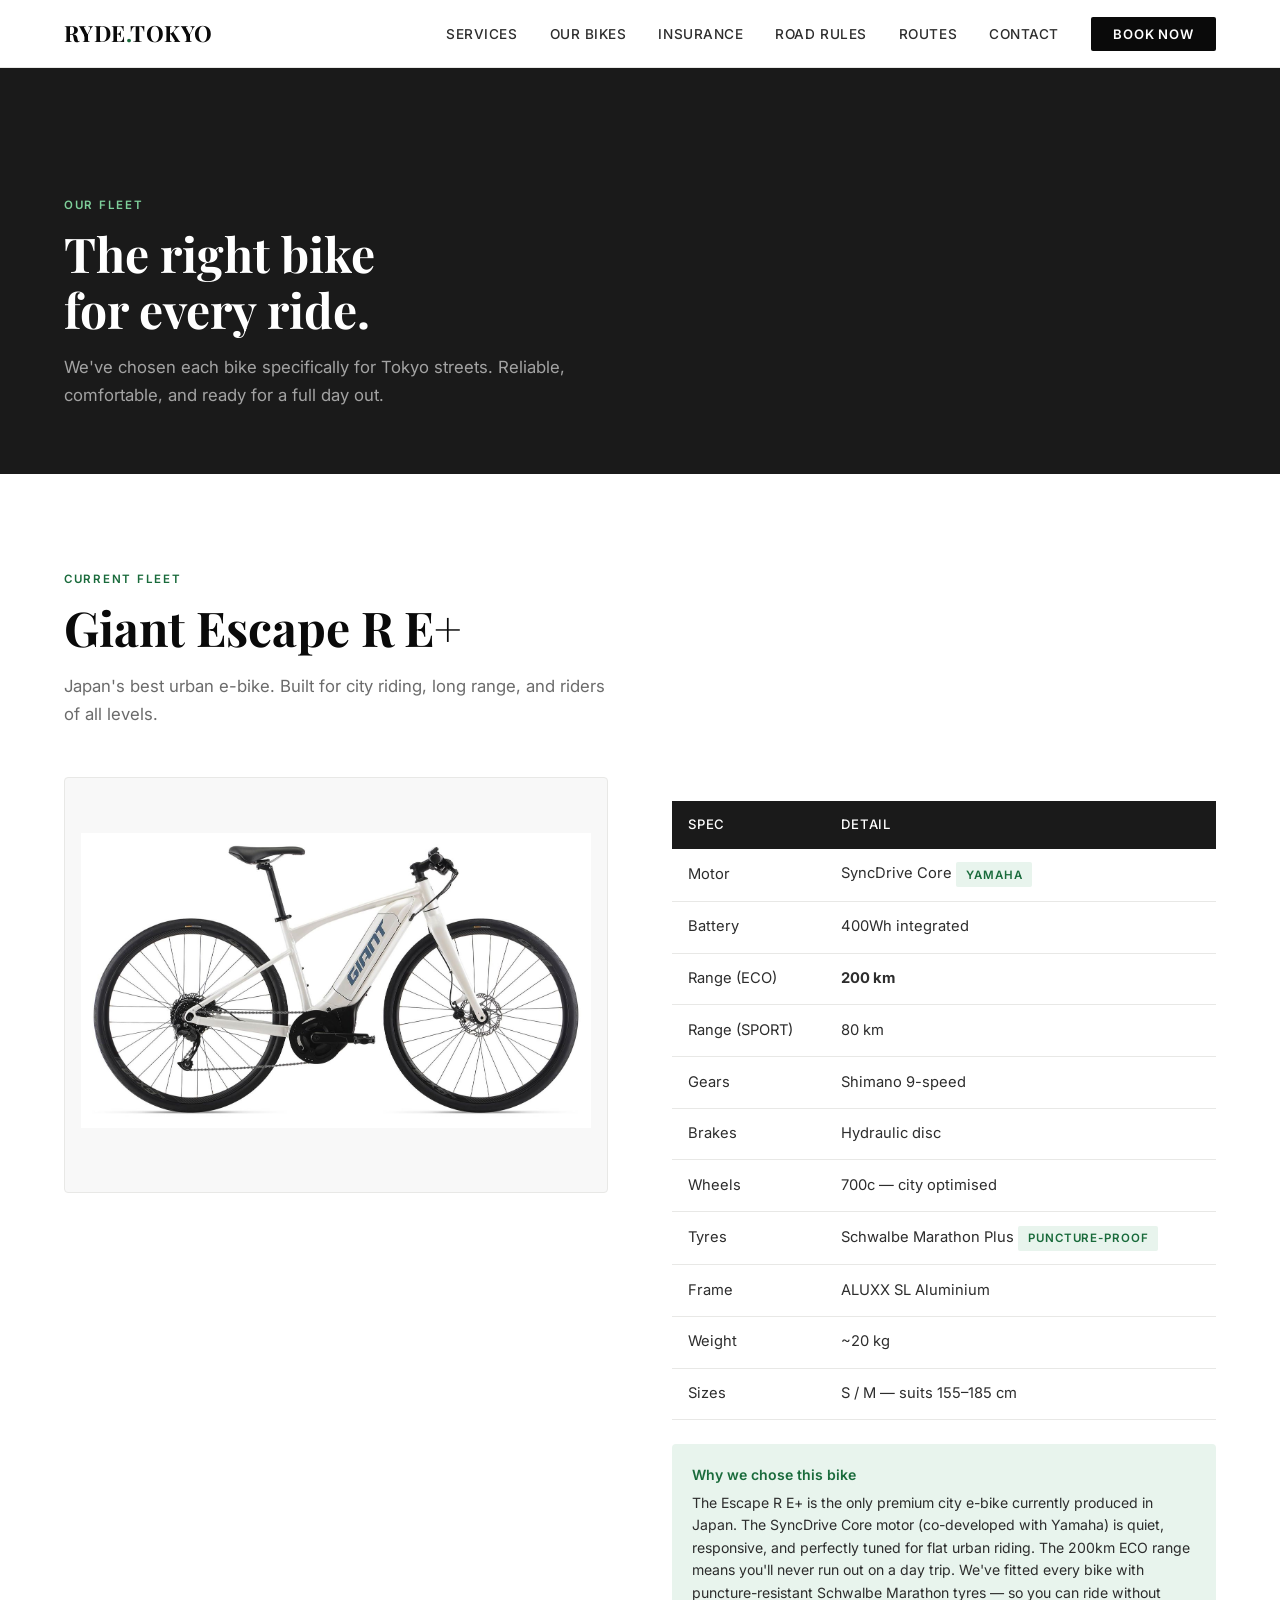
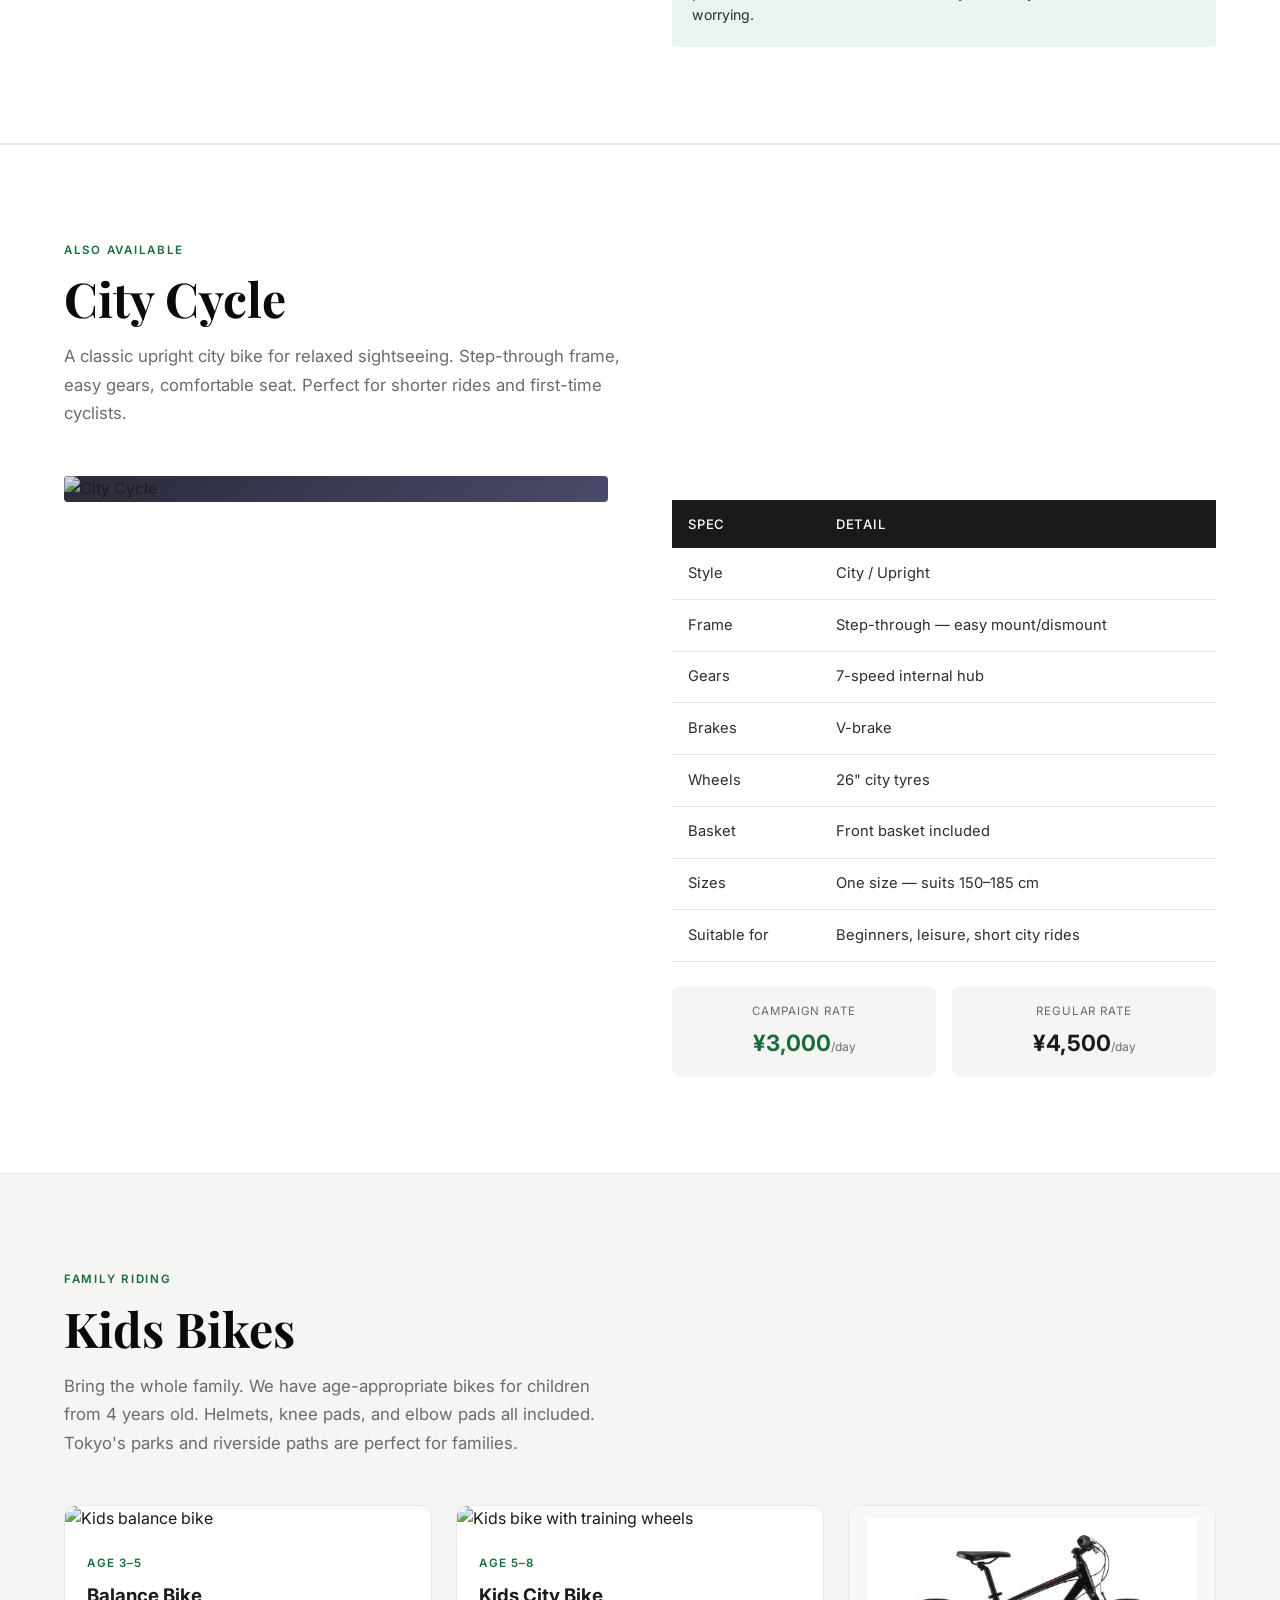
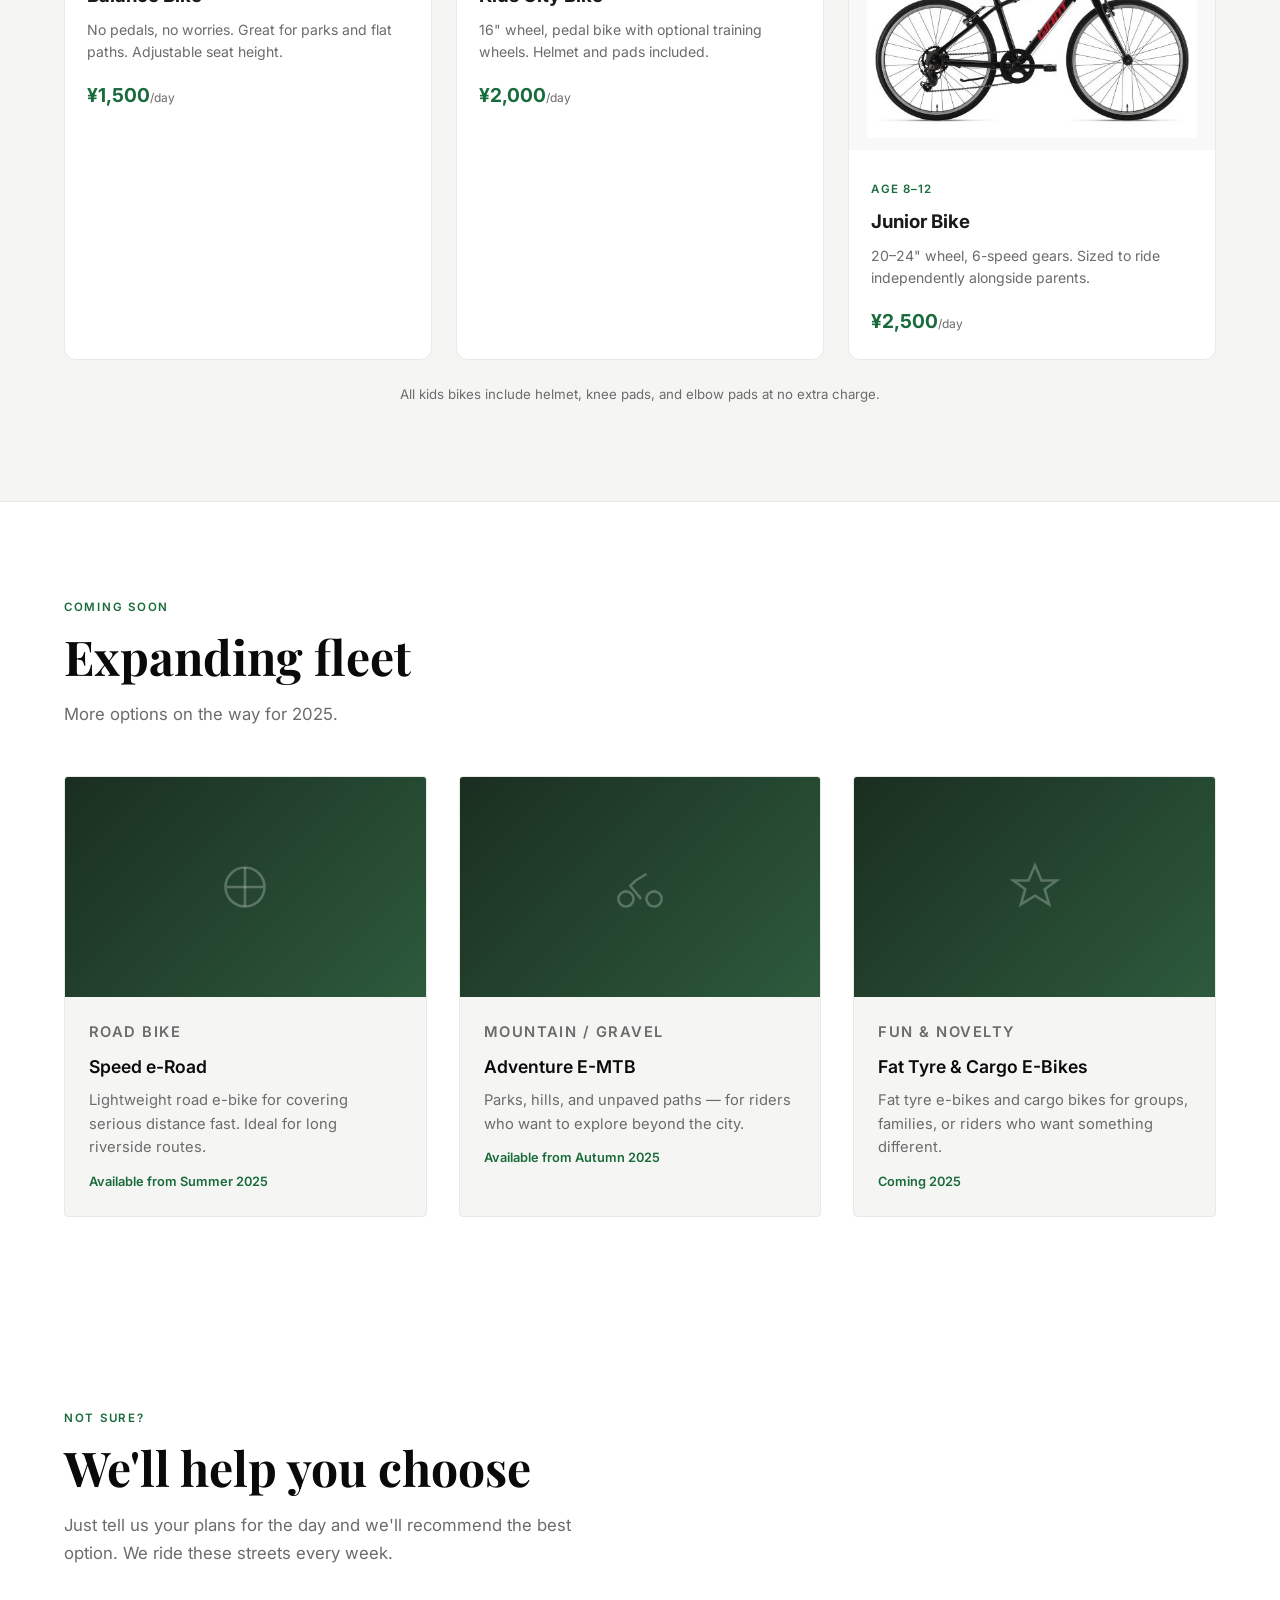
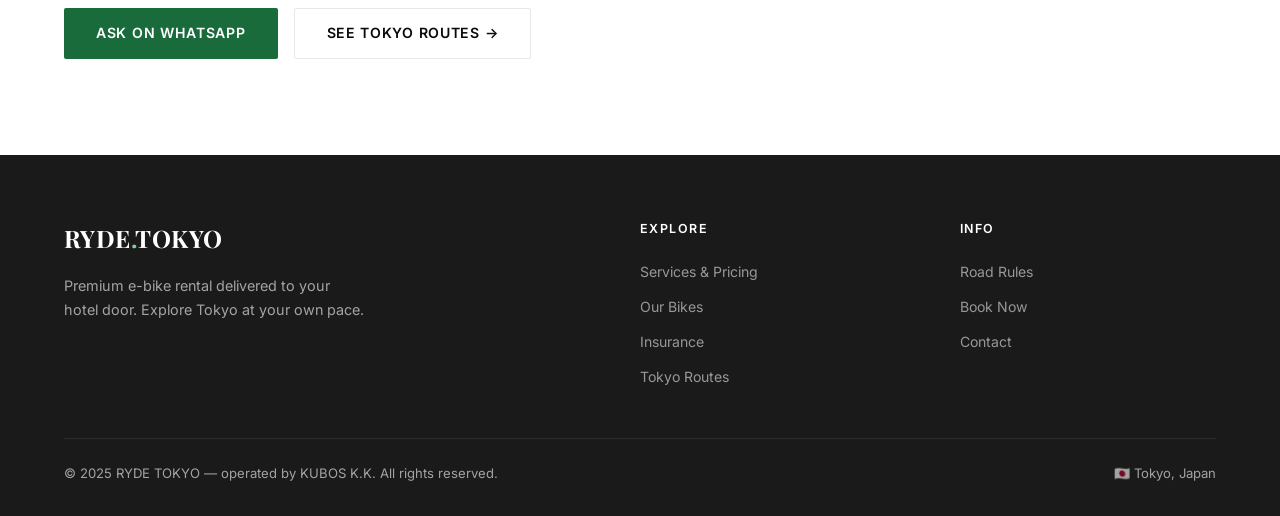
==== commit 4b034e3d: "Update bike images and styles in bikes.html" ====
--- a/bikes.html
+++ b/bikes.html
@@ -24,8 +24,8 @@
   <p class="section-sub">Japan's best urban e-bike. Built for city riding, long range, and riders of all levels.</p>
 
   <div style="display:grid;grid-template-columns:1fr 1fr;gap:4rem;margin-top:3rem;align-items:start" class="bike-main-grid">
-    <div class="reveal" style="border-radius:4px;overflow:hidden;background:linear-gradient(135deg,#1a2e20,#3a7d52)">
-      <img src="https://images.unsplash.com/photo-1571068316344-75bc76f77890?w=800&q=80" alt="Giant Escape R E+" style="width:100%;aspect-ratio:4/3;object-fit:cover;opacity:0.85">
+    <div class="reveal" style="border-radius:4px;overflow:hidden;background:#f8f8f8;border:1px solid var(--border)">
+      <img src="images/escape-re-plus.png" alt="Giant Escape R E+" style="width:100%;aspect-ratio:4/3;object-fit:contain;padding:1rem">
     </div>
     <div class="reveal">
       <table class="spec-table">
@@ -128,7 +128,7 @@
       </div>
     </div>
     <div style="background:#fff;border-radius:12px;overflow:hidden;border:1px solid var(--border)">
-      <img src="https://images.unsplash.com/photo-1502744688674-c619d1586c9e?w=600&q=80" alt="Junior bike" style="width:100%;aspect-ratio:3/2;object-fit:cover">
+      <img src="images/junior.png" alt="Junior bike" style="width:100%;aspect-ratio:3/2;object-fit:contain;padding:0.75rem;background:#f8f8f8">
       <div style="padding:1.4rem">
         <p class="card-tag">Age 8–12</p>
         <h3 style="margin-bottom:.5rem">Junior Bike</h3>
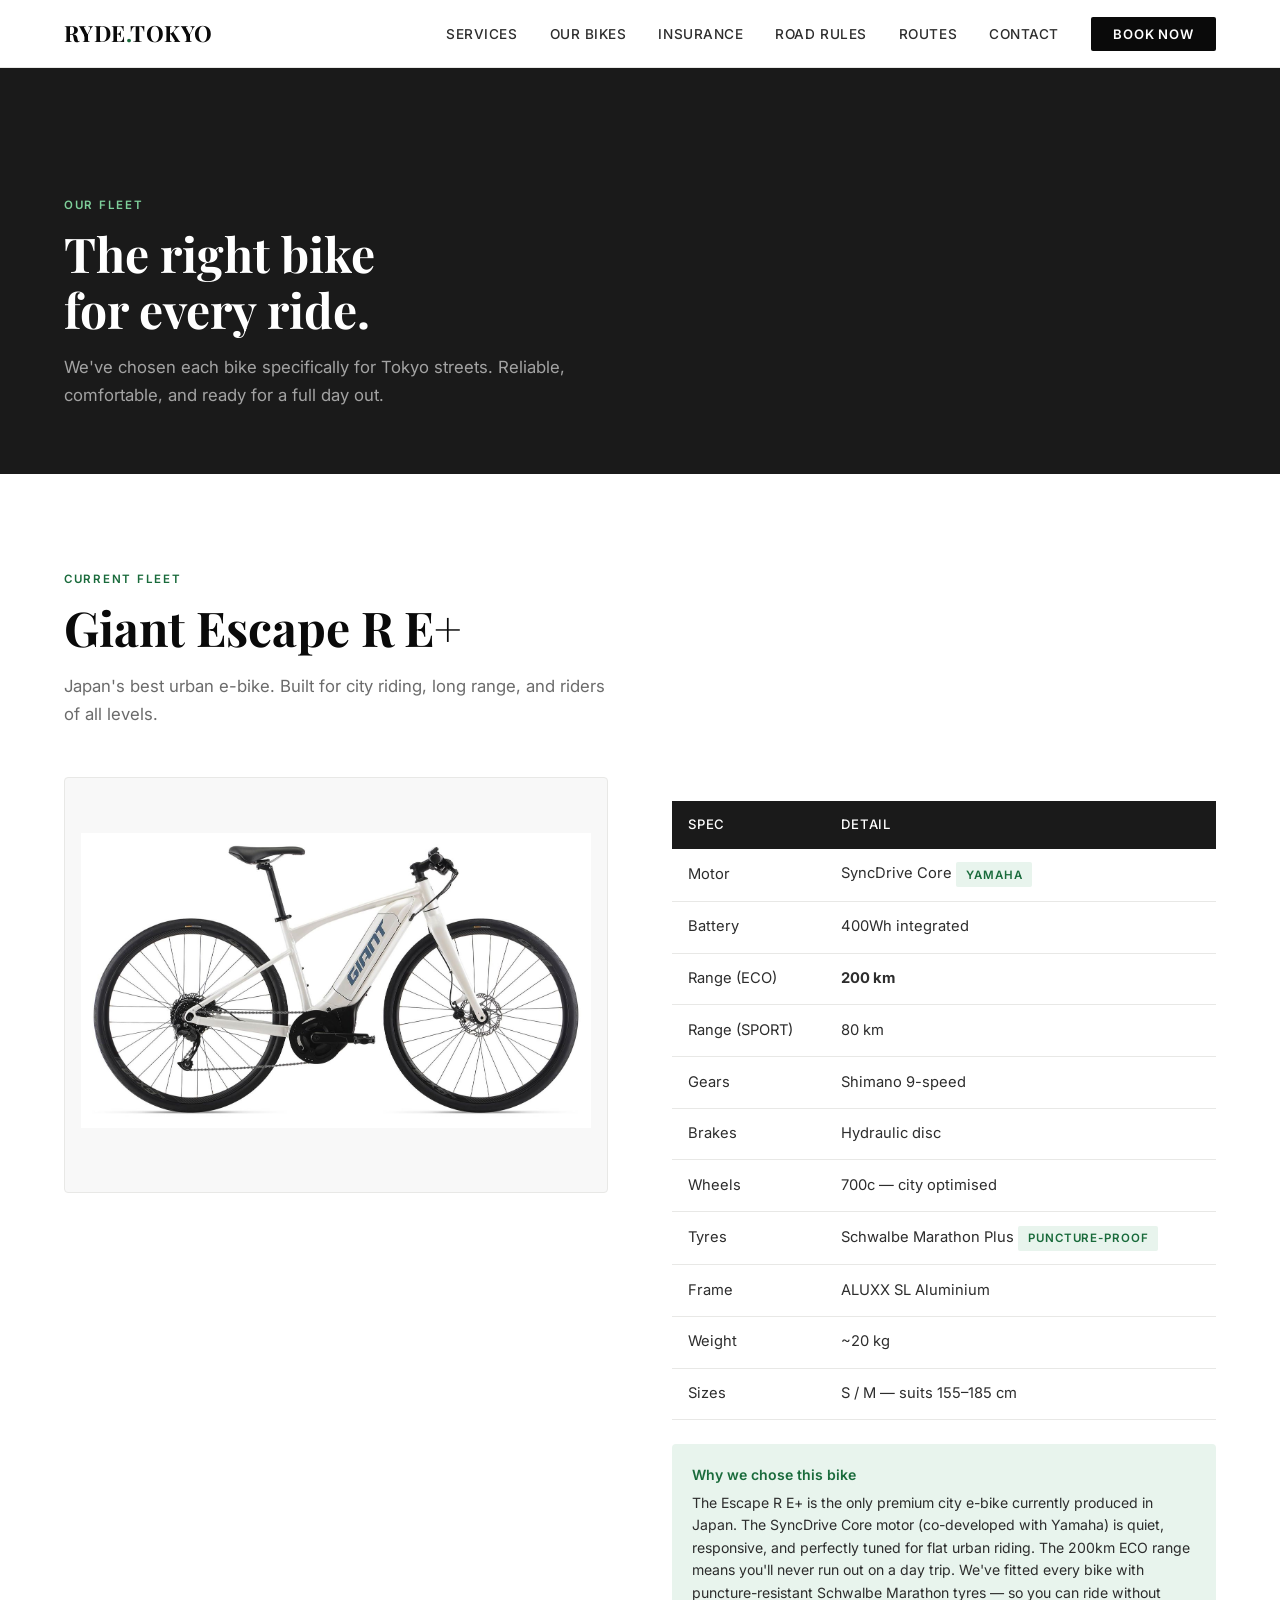
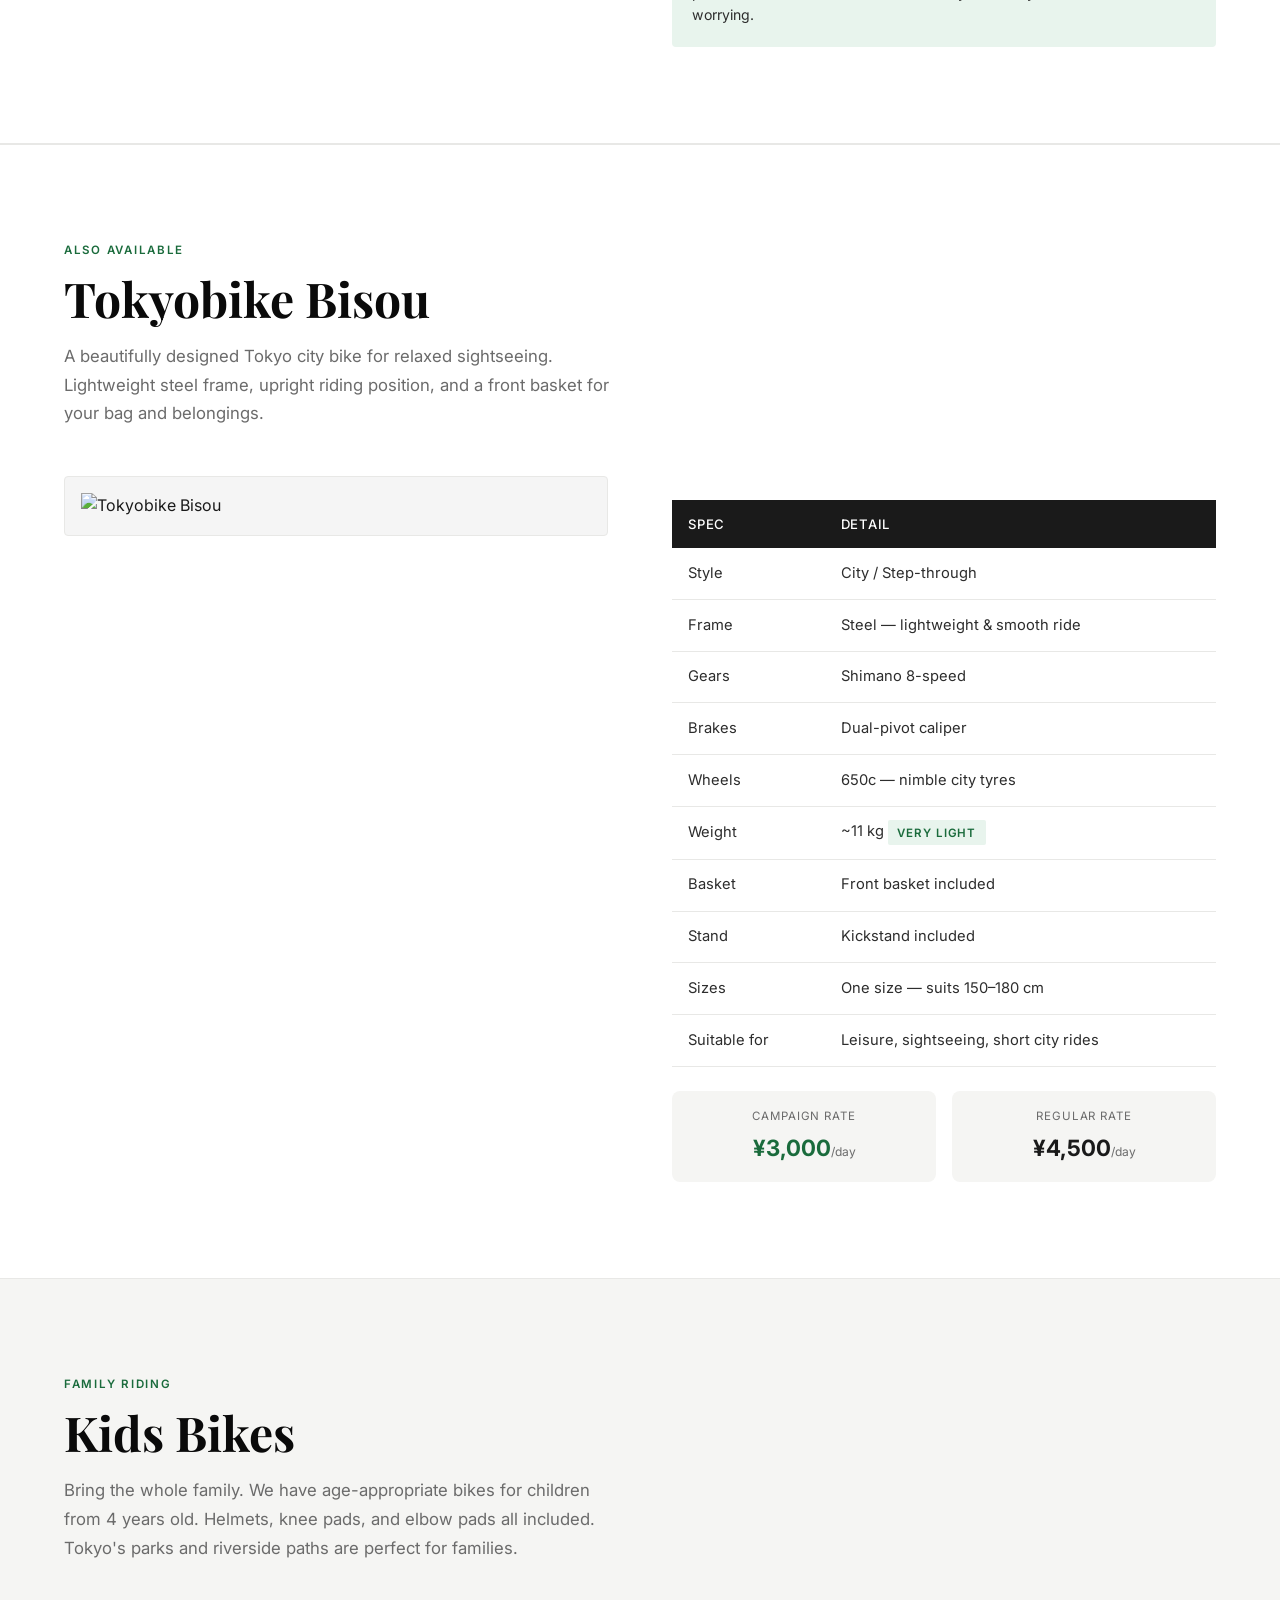
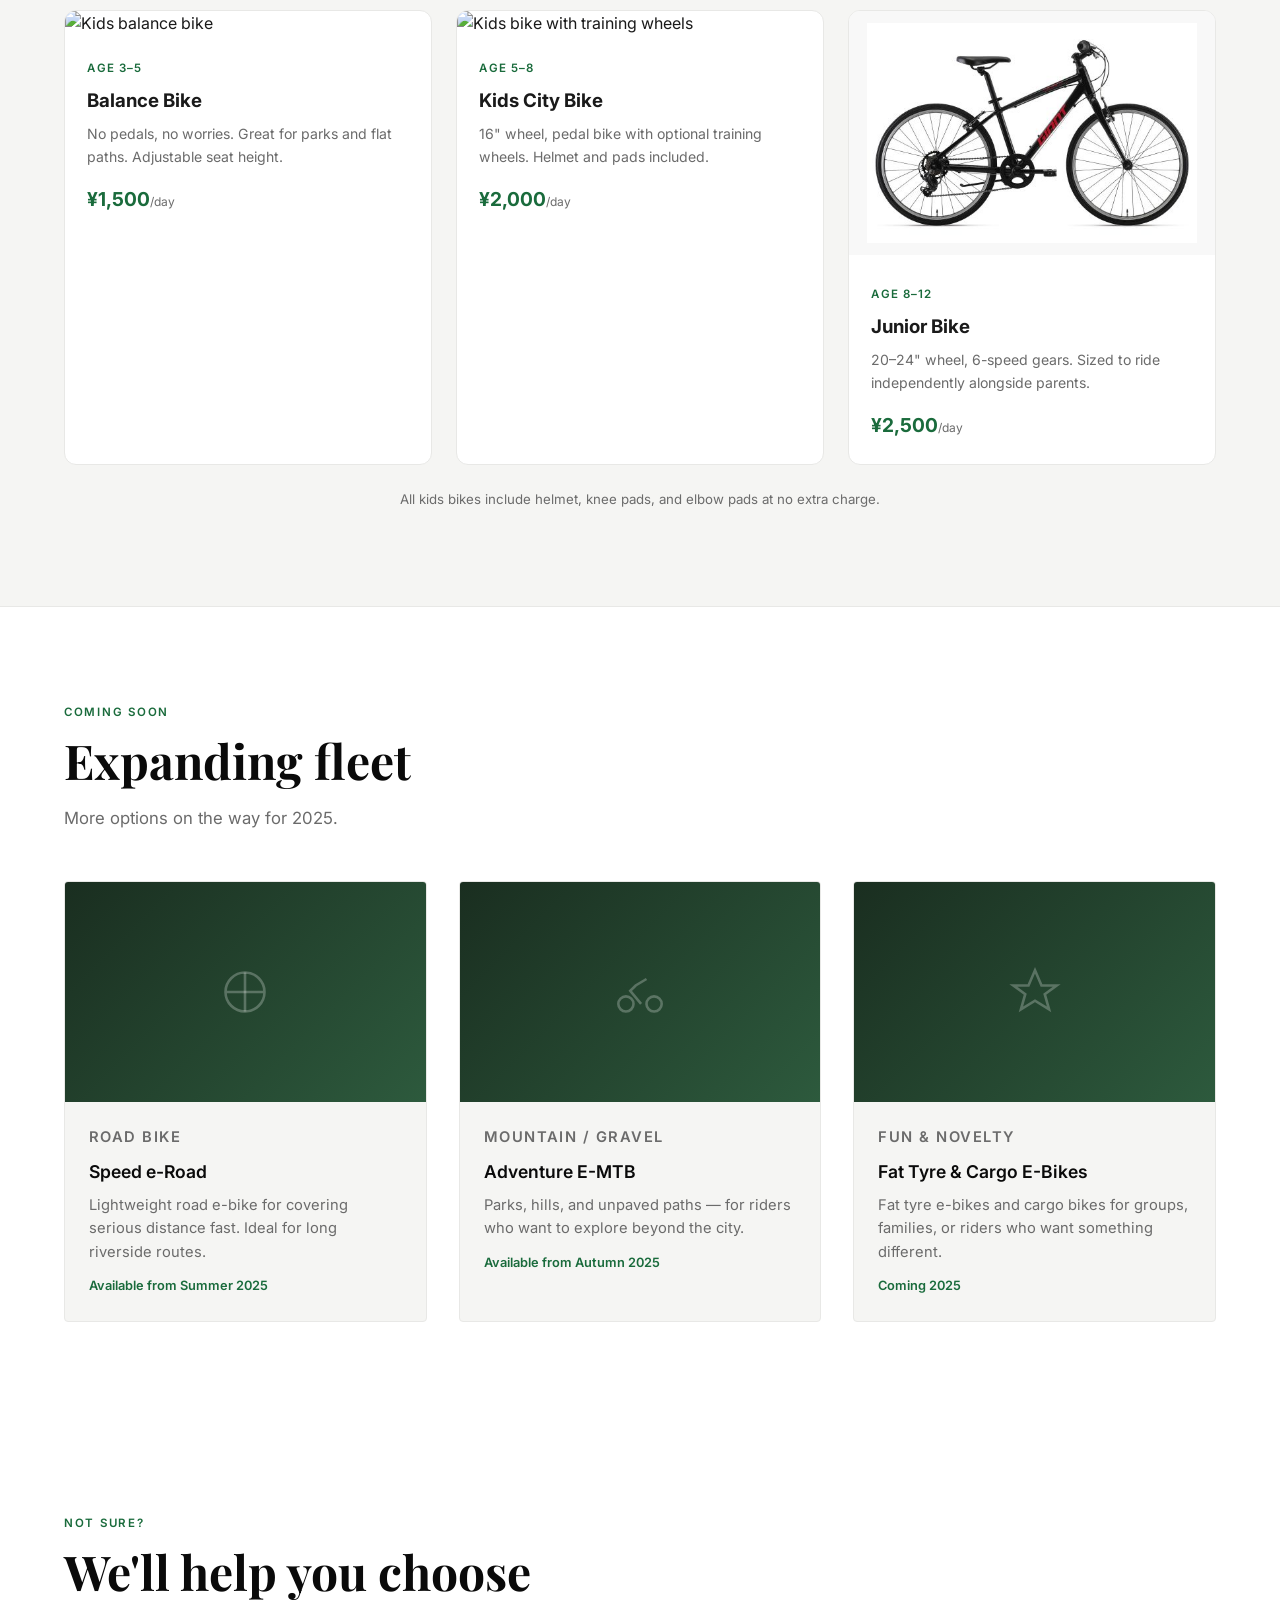
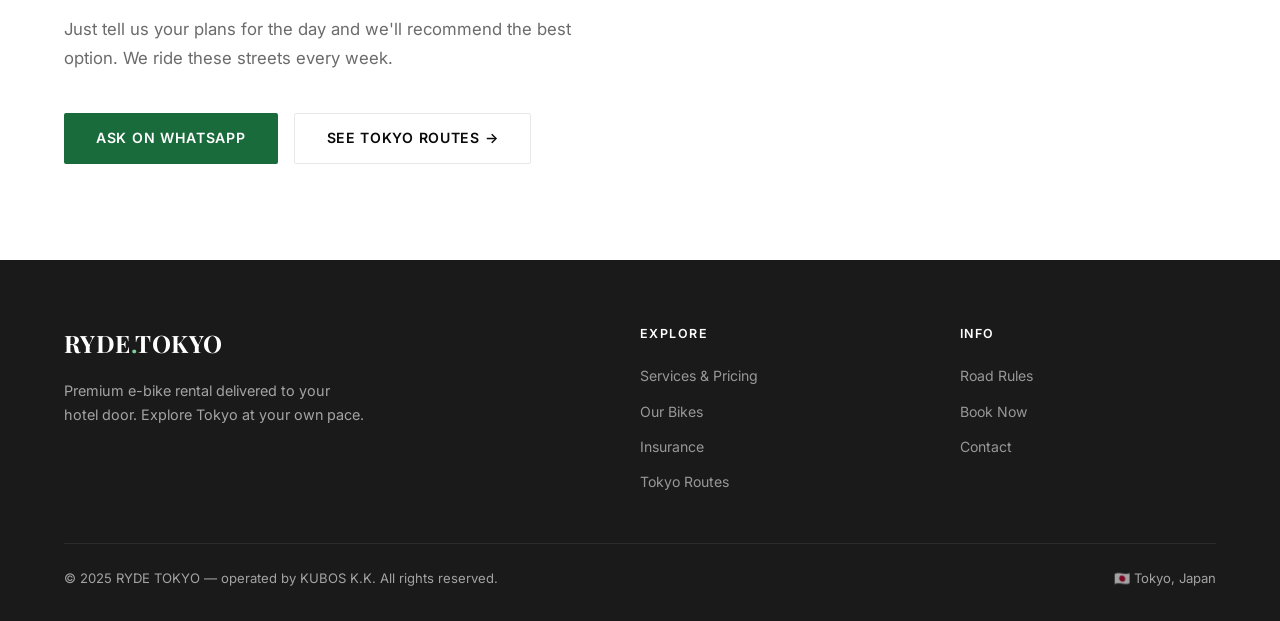
==== commit 595f2930: "Replace City Cycle with Tokyobike Bisou details" ====
--- a/bikes.html
+++ b/bikes.html
@@ -64,12 +64,12 @@
 <div class="divider"></div>
 <section>
   <p class="section-tag">Also Available</p>
-  <h2 class="section-title">City Cycle</h2>
-  <p class="section-sub">A classic upright city bike for relaxed sightseeing. Step-through frame, easy gears, comfortable seat. Perfect for shorter rides and first-time cyclists.</p>
+  <h2 class="section-title">Tokyobike Bisou</h2>
+  <p class="section-sub">A beautifully designed Tokyo city bike for relaxed sightseeing. Lightweight steel frame, upright riding position, and a front basket for your bag and belongings.</p>
 
   <div style="display:grid;grid-template-columns:1fr 1fr;gap:4rem;margin-top:3rem;align-items:start" class="bike-main-grid">
-    <div class="reveal" style="border-radius:4px;overflow:hidden;background:linear-gradient(135deg,#2a2a3a,#4a4a6a)">
-      <img src="https://images.unsplash.com/photo-1485965120184-e220f721d03e?w=800&q=80" alt="City Cycle" style="width:100%;aspect-ratio:4/3;object-fit:cover;opacity:0.85">
+    <div class="reveal" style="border-radius:4px;overflow:hidden;background:#f5f5f5;border:1px solid var(--border)">
+      <img src="images/city-cycle.png" alt="Tokyobike Bisou" style="width:100%;aspect-ratio:4/3;object-fit:contain;padding:1rem">
     </div>
     <div class="reveal">
       <table class="spec-table">
@@ -77,14 +77,16 @@
           <tr><th>Spec</th><th>Detail</th></tr>
         </thead>
         <tbody>
-          <tr><td>Style</td><td>City / Upright</td></tr>
-          <tr><td>Frame</td><td>Step-through — easy mount/dismount</td></tr>
-          <tr><td>Gears</td><td>7-speed internal hub</td></tr>
-          <tr><td>Brakes</td><td>V-brake</td></tr>
-          <tr><td>Wheels</td><td>26" city tyres</td></tr>
+          <tr><td>Style</td><td>City / Step-through</td></tr>
+          <tr><td>Frame</td><td>Steel — lightweight &amp; smooth ride</td></tr>
+          <tr><td>Gears</td><td>Shimano 8-speed</td></tr>
+          <tr><td>Brakes</td><td>Dual-pivot caliper</td></tr>
+          <tr><td>Wheels</td><td>650c — nimble city tyres</td></tr>
+          <tr><td>Weight</td><td>~11 kg <span class="spec-badge">Very light</span></td></tr>
           <tr><td>Basket</td><td>Front basket included</td></tr>
-          <tr><td>Sizes</td><td>One size — suits 150–185 cm</td></tr>
-          <tr><td>Suitable for</td><td>Beginners, leisure, short city rides</td></tr>
+          <tr><td>Stand</td><td>Kickstand included</td></tr>
+          <tr><td>Sizes</td><td>One size — suits 150–180 cm</td></tr>
+          <tr><td>Suitable for</td><td>Leisure, sightseeing, short city rides</td></tr>
         </tbody>
       </table>
       <div style="margin-top:1.5rem;display:flex;gap:1rem;flex-wrap:wrap">
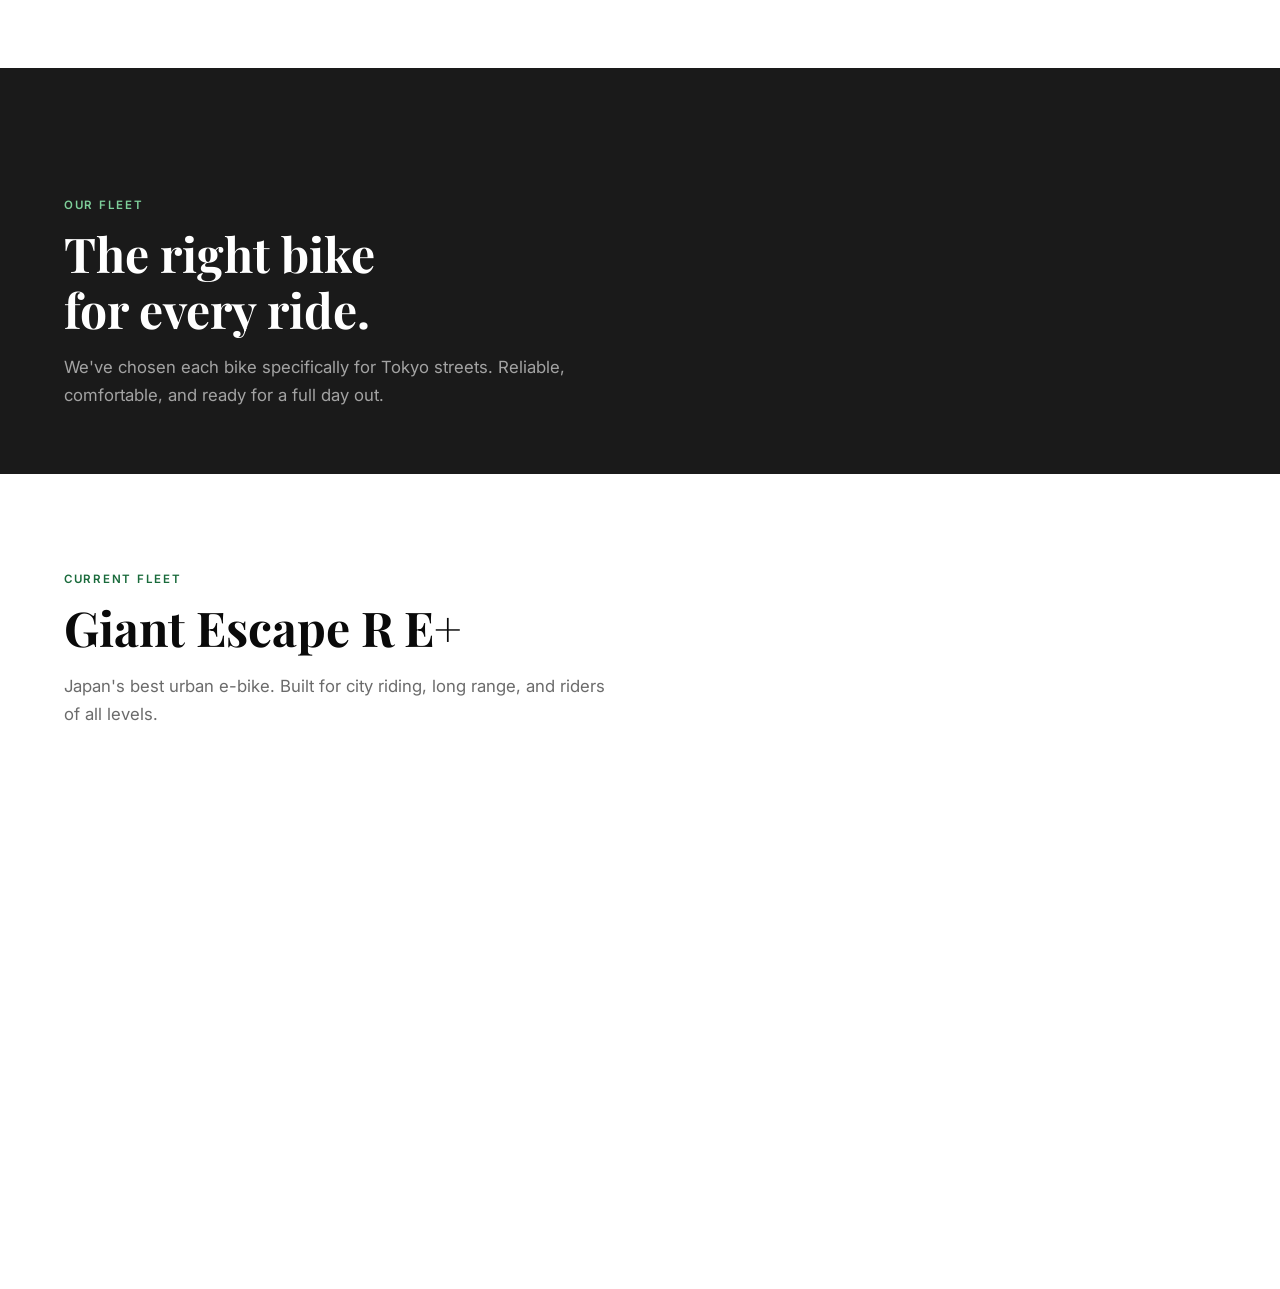
==== commit 47278b26: "Remove bike specifications and related sections Removed detailed specifications and sections for var" ====
--- a/bikes.html
+++ b/bikes.html
@@ -9,7 +9,9 @@
 </head>
 <body>
 
+
 <div id="nav-placeholder"></div>
+
 
 <div class="page-hero">
   <p class="section-tag">Our Fleet</p>
@@ -17,11 +19,13 @@
   <p class="section-sub">We've chosen each bike specifically for Tokyo streets. Reliable, comfortable, and ready for a full day out.</p>
 </div>
 
+
 <!-- MAIN BIKE -->
 <section>
   <p class="section-tag">Current Fleet</p>
   <h2 class="section-title">Giant Escape R E+</h2>
   <p class="section-sub">Japan's best urban e-bike. Built for city riding, long range, and riders of all levels.</p>
+
 
   <div style="display:grid;grid-template-columns:1fr 1fr;gap:4rem;margin-top:3rem;align-items:start" class="bike-main-grid">
     <div class="reveal" style="border-radius:4px;overflow:hidden;background:#f8f8f8;border:1px solid var(--border)">
@@ -34,171 +38,3 @@
         </thead>
         <tbody>
           <tr><td>Motor</td><td>SyncDrive Core <span class="spec-badge">Yamaha</span></td></tr>
-          <tr><td>Battery</td><td>400Wh integrated</td></tr>
-          <tr><td>Range (ECO)</td><td><strong>200 km</strong></td></tr>
-          <tr><td>Range (SPORT)</td><td>80 km</td></tr>
-          <tr><td>Gears</td><td>Shimano 9-speed</td></tr>
-          <tr><td>Brakes</td><td>Hydraulic disc</td></tr>
-          <tr><td>Wheels</td><td>700c — city optimised</td></tr>
-          <tr><td>Tyres</td><td>Schwalbe Marathon Plus <span class="spec-badge">Puncture-proof</span></td></tr>
-          <tr><td>Frame</td><td>ALUXX SL Aluminium</td></tr>
-          <tr><td>Weight</td><td>~20 kg</td></tr>
-          <tr><td>Sizes</td><td>S / M — suits 155–185 cm</td></tr>
-        </tbody>
-      </table>
-      <div style="margin-top:1.5rem;padding:1.25rem;background:var(--accent-light);border-radius:4px">
-        <p style="font-size:0.88rem;color:var(--accent);font-weight:600;margin-bottom:0.3rem">Why we chose this bike</p>
-        <p style="font-size:0.88rem;color:var(--dark);line-height:1.6">The Escape R E+ is the only premium city e-bike currently produced in Japan. The SyncDrive Core motor (co-developed with Yamaha) is quiet, responsive, and perfectly tuned for flat urban riding. The 200km ECO range means you'll never run out on a day trip. We've fitted every bike with puncture-resistant Schwalbe Marathon tyres — so you can ride without worrying.</p>
-      </div>
-    </div>
-  </div>
-</section>
-
-<style>
-@media(max-width:800px){.bike-main-grid{grid-template-columns:1fr!important;gap:2rem!important}}
-</style>
-
-<div class="divider"></div>
-
-<!-- CITY CYCLE -->
-<div class="divider"></div>
-<section>
-  <p class="section-tag">Also Available</p>
-  <h2 class="section-title">Tokyobike Bisou</h2>
-  <p class="section-sub">A beautifully designed Tokyo city bike for relaxed sightseeing. Lightweight steel frame, upright riding position, and a front basket for your bag and belongings.</p>
-
-  <div style="display:grid;grid-template-columns:1fr 1fr;gap:4rem;margin-top:3rem;align-items:start" class="bike-main-grid">
-    <div class="reveal" style="border-radius:4px;overflow:hidden;background:#f5f5f5;border:1px solid var(--border)">
-      <img src="images/city-cycle.png" alt="Tokyobike Bisou" style="width:100%;aspect-ratio:4/3;object-fit:contain;padding:1rem">
-    </div>
-    <div class="reveal">
-      <table class="spec-table">
-        <thead>
-          <tr><th>Spec</th><th>Detail</th></tr>
-        </thead>
-        <tbody>
-          <tr><td>Style</td><td>City / Step-through</td></tr>
-          <tr><td>Frame</td><td>Steel — lightweight &amp; smooth ride</td></tr>
-          <tr><td>Gears</td><td>Shimano 8-speed</td></tr>
-          <tr><td>Brakes</td><td>Dual-pivot caliper</td></tr>
-          <tr><td>Wheels</td><td>650c — nimble city tyres</td></tr>
-          <tr><td>Weight</td><td>~11 kg <span class="spec-badge">Very light</span></td></tr>
-          <tr><td>Basket</td><td>Front basket included</td></tr>
-          <tr><td>Stand</td><td>Kickstand included</td></tr>
-          <tr><td>Sizes</td><td>One size — suits 150–180 cm</td></tr>
-          <tr><td>Suitable for</td><td>Leisure, sightseeing, short city rides</td></tr>
-        </tbody>
-      </table>
-      <div style="margin-top:1.5rem;display:flex;gap:1rem;flex-wrap:wrap">
-        <div style="flex:1;min-width:140px;background:var(--off-white);border-radius:8px;padding:1rem 1.2rem;text-align:center">
-          <div style="font-size:0.72rem;letter-spacing:.08em;text-transform:uppercase;color:var(--mid);margin-bottom:.3rem">Campaign rate</div>
-          <div style="font-size:1.4rem;font-weight:700;color:var(--accent)">¥3,000<span style="font-size:0.75rem;font-weight:400;color:var(--mid)">/day</span></div>
-        </div>
-        <div style="flex:1;min-width:140px;background:var(--off-white);border-radius:8px;padding:1rem 1.2rem;text-align:center">
-          <div style="font-size:0.72rem;letter-spacing:.08em;text-transform:uppercase;color:var(--mid);margin-bottom:.3rem">Regular rate</div>
-          <div style="font-size:1.4rem;font-weight:700">¥4,500<span style="font-size:0.75rem;font-weight:400;color:var(--mid)">/day</span></div>
-        </div>
-      </div>
-    </div>
-  </div>
-</section>
-
-<!-- KIDS BIKES -->
-<div class="divider"></div>
-<section class="bg-off">
-  <p class="section-tag">Family Riding</p>
-  <h2 class="section-title">Kids Bikes</h2>
-  <p class="section-sub">Bring the whole family. We have age-appropriate bikes for children from 4 years old. Helmets, knee pads, and elbow pads all included. Tokyo's parks and riverside paths are perfect for families.</p>
-
-  <div style="display:grid;grid-template-columns:repeat(auto-fit,minmax(260px,1fr));gap:1.5rem;margin-top:3rem" class="reveal">
-    <div style="background:#fff;border-radius:12px;overflow:hidden;border:1px solid var(--border)">
-      <img src="https://images.unsplash.com/photo-1558618666-fcd25c85cd64?w=600&q=80" alt="Kids balance bike" style="width:100%;aspect-ratio:3/2;object-fit:cover">
-      <div style="padding:1.4rem">
-        <p class="card-tag">Age 3–5</p>
-        <h3 style="margin-bottom:.5rem">Balance Bike</h3>
-        <p style="font-size:0.88rem;color:var(--mid);margin-bottom:1rem">No pedals, no worries. Great for parks and flat paths. Adjustable seat height.</p>
-        <div style="font-size:1.2rem;font-weight:700;color:var(--accent)">¥1,500<small style="font-size:0.75rem;font-weight:400;color:var(--mid)">/day</small></div>
-      </div>
-    </div>
-    <div style="background:#fff;border-radius:12px;overflow:hidden;border:1px solid var(--border)">
-      <img src="https://images.unsplash.com/photo-1571068316344-75bc76f77890?w=600&q=80" alt="Kids bike with training wheels" style="width:100%;aspect-ratio:3/2;object-fit:cover">
-      <div style="padding:1.4rem">
-        <p class="card-tag">Age 5–8</p>
-        <h3 style="margin-bottom:.5rem">Kids City Bike</h3>
-        <p style="font-size:0.88rem;color:var(--mid);margin-bottom:1rem">16" wheel, pedal bike with optional training wheels. Helmet and pads included.</p>
-        <div style="font-size:1.2rem;font-weight:700;color:var(--accent)">¥2,000<small style="font-size:0.75rem;font-weight:400;color:var(--mid)">/day</small></div>
-      </div>
-    </div>
-    <div style="background:#fff;border-radius:12px;overflow:hidden;border:1px solid var(--border)">
-      <img src="images/junior.png" alt="Junior bike" style="width:100%;aspect-ratio:3/2;object-fit:contain;padding:0.75rem;background:#f8f8f8">
-      <div style="padding:1.4rem">
-        <p class="card-tag">Age 8–12</p>
-        <h3 style="margin-bottom:.5rem">Junior Bike</h3>
-        <p style="font-size:0.88rem;color:var(--mid);margin-bottom:1rem">20–24" wheel, 6-speed gears. Sized to ride independently alongside parents.</p>
-        <div style="font-size:1.2rem;font-weight:700;color:var(--accent)">¥2,500<small style="font-size:0.75rem;font-weight:400;color:var(--mid)">/day</small></div>
-      </div>
-    </div>
-  </div>
-  <p style="font-size:0.83rem;color:var(--mid);margin-top:1.5rem;text-align:center">All kids bikes include helmet, knee pads, and elbow pads at no extra charge.</p>
-</section>
-
-<!-- EXPANDING FLEET -->
-<div class="divider"></div>
-<section>
-  <p class="section-tag">Coming Soon</p>
-  <h2 class="section-title">Expanding fleet</h2>
-  <p class="section-sub">More options on the way for 2025.</p>
-
-  <div class="cards reveal" style="margin-top:3rem">
-    <div class="card">
-      <div class="card-img-placeholder">
-        <svg width="52" height="52" viewBox="0 0 24 24" fill="none" stroke="rgba(255,255,255,0.25)" stroke-width="1.2"><path d="M3 12h18M12 3c-4.97 0-9 4.03-9 9s4.03 9 9 9 9-4.03 9-9-4.03-9-9-9z"/><path d="M12 3v18"/></svg>
-      </div>
-      <div class="card-body">
-        <p class="card-tag">Road Bike</p>
-        <h3>Speed e-Road</h3>
-        <p>Lightweight road e-bike for covering serious distance fast. Ideal for long riverside routes.</p>
-        <p style="font-size:0.8rem;color:var(--accent);margin-top:0.75rem;font-weight:600">Available from Summer 2025</p>
-      </div>
-    </div>
-    <div class="card">
-      <div class="card-img-placeholder">
-        <svg width="52" height="52" viewBox="0 0 24 24" fill="none" stroke="rgba(255,255,255,0.25)" stroke-width="1.2"><circle cx="18.5" cy="17.5" r="3.5"/><circle cx="5.5" cy="17.5" r="3.5"/><path d="M15 6l-5 3-2.5 2.5 5 6"/></svg>
-      </div>
-      <div class="card-body">
-        <p class="card-tag">Mountain / Gravel</p>
-        <h3>Adventure E-MTB</h3>
-        <p>Parks, hills, and unpaved paths — for riders who want to explore beyond the city.</p>
-        <p style="font-size:0.8rem;color:var(--accent);margin-top:0.75rem;font-weight:600">Available from Autumn 2025</p>
-      </div>
-    </div>
-    <div class="card">
-      <div class="card-img-placeholder">
-        <svg width="52" height="52" viewBox="0 0 24 24" fill="none" stroke="rgba(255,255,255,0.25)" stroke-width="1.2"><path d="M12 2l3 7h7l-5.5 4 2 7L12 16l-6.5 4 2-7L2 9h7z"/></svg>
-      </div>
-      <div class="card-body">
-        <p class="card-tag">Fun & Novelty</p>
-        <h3>Fat Tyre & Cargo E-Bikes</h3>
-        <p>Fat tyre e-bikes and cargo bikes for groups, families, or riders who want something different.</p>
-        <p style="font-size:0.8rem;color:var(--accent);margin-top:0.75rem;font-weight:600">Coming 2025</p>
-      </div>
-    </div>
-  </div>
-</section>
-
-<!-- WHICH BIKE -->
-<section>
-  <p class="section-tag">Not Sure?</p>
-  <h2 class="section-title">We'll help you choose</h2>
-  <p class="section-sub">Just tell us your plans for the day and we'll recommend the best option. We ride these streets every week.</p>
-  <div style="margin-top:2.5rem;display:flex;gap:1rem;flex-wrap:wrap">
-    <a href="https://wa.me/819000000000" class="btn btn-primary">Ask on WhatsApp</a>
-    <a href="routes.html" class="btn btn-ghost">See Tokyo Routes →</a>
-  </div>
-</section>
-
-<div id="footer-placeholder"></div>
-<script src="js/nav.js"></script>
-<script src="js/main.js"></script>
-</body>
-</html>
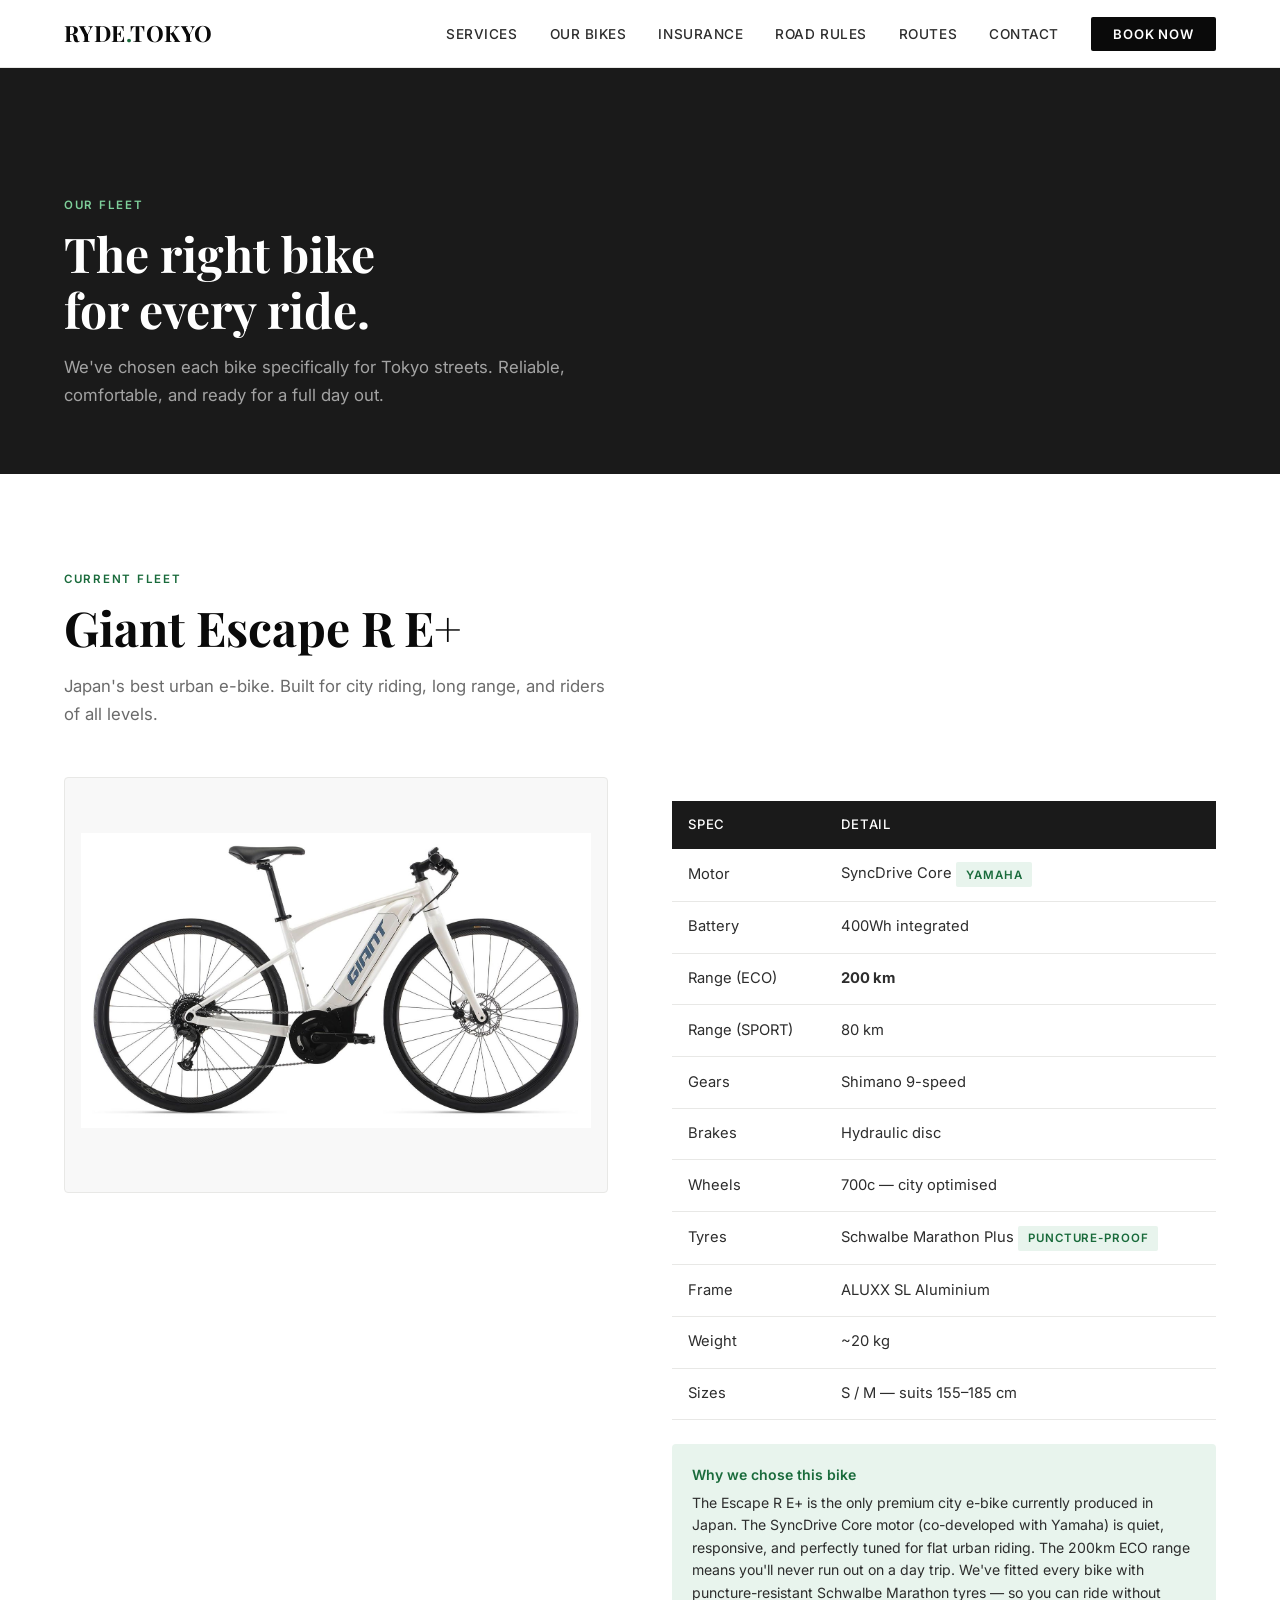
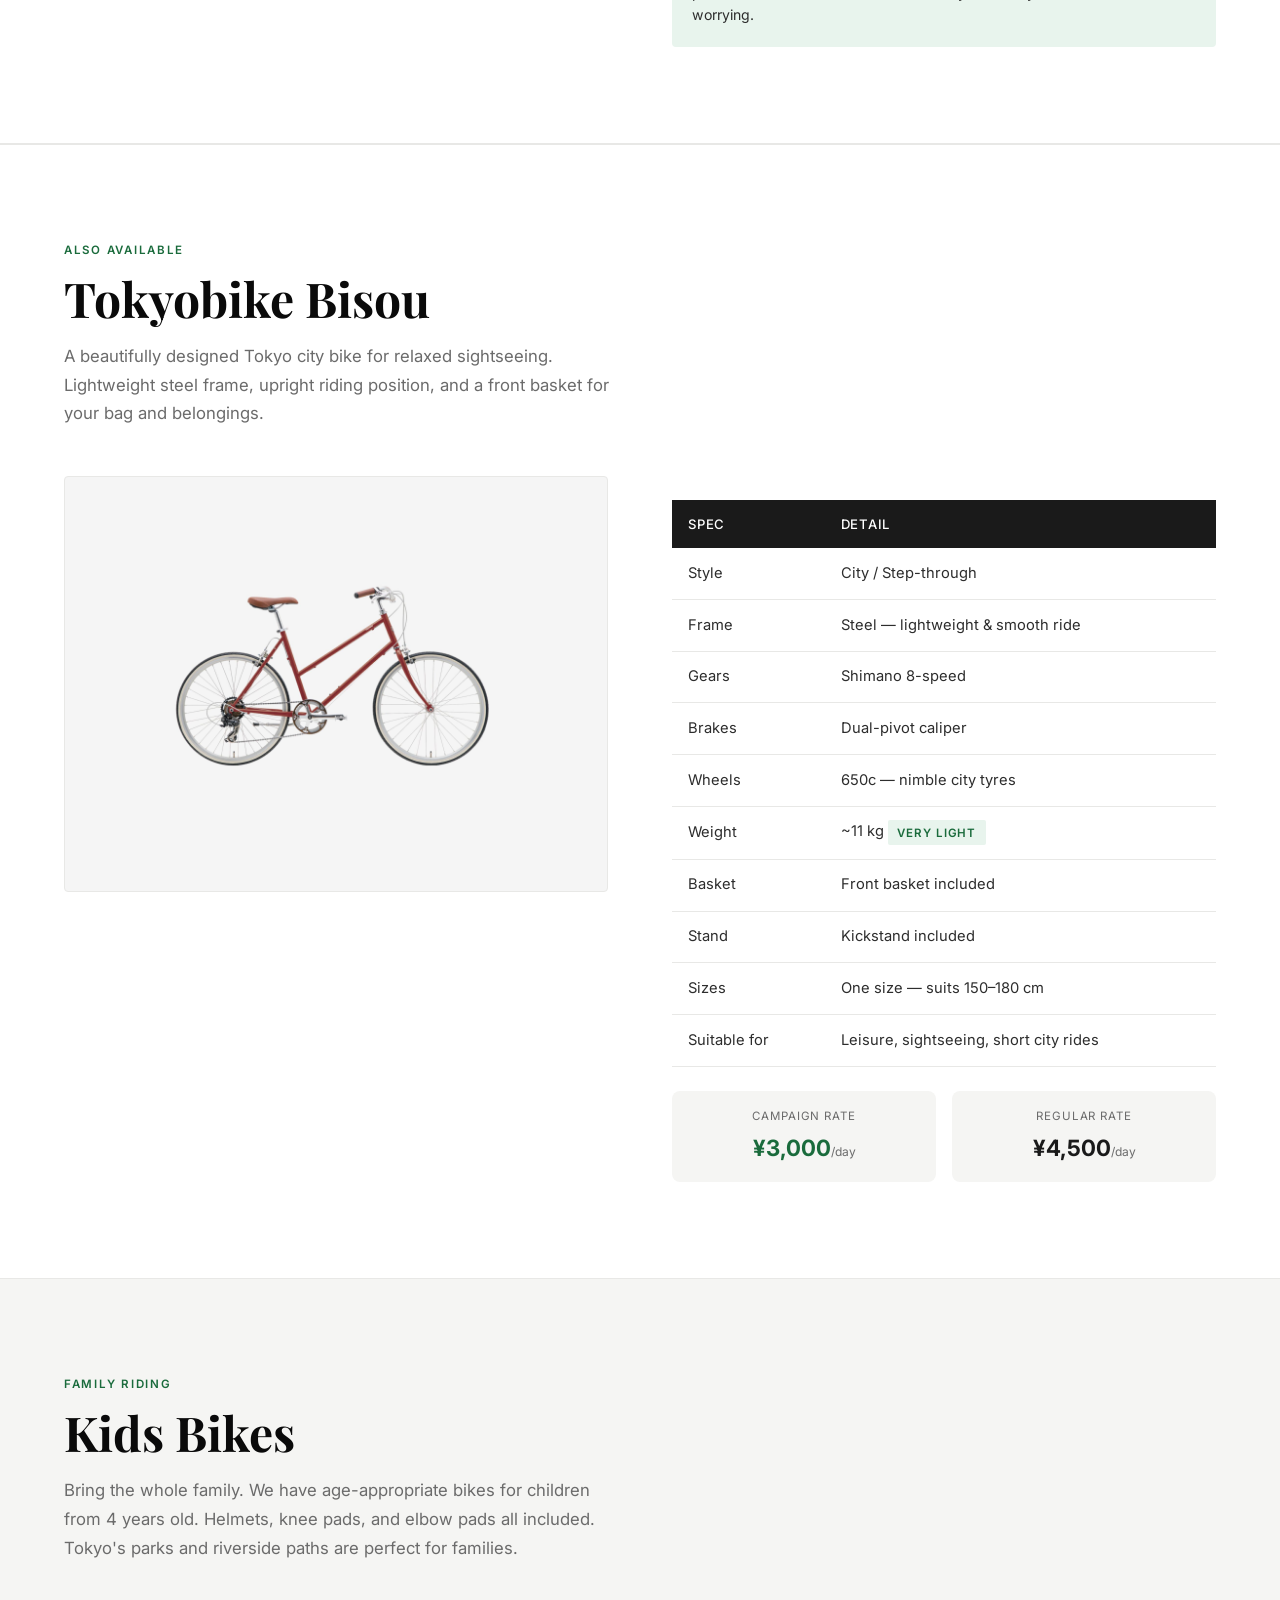
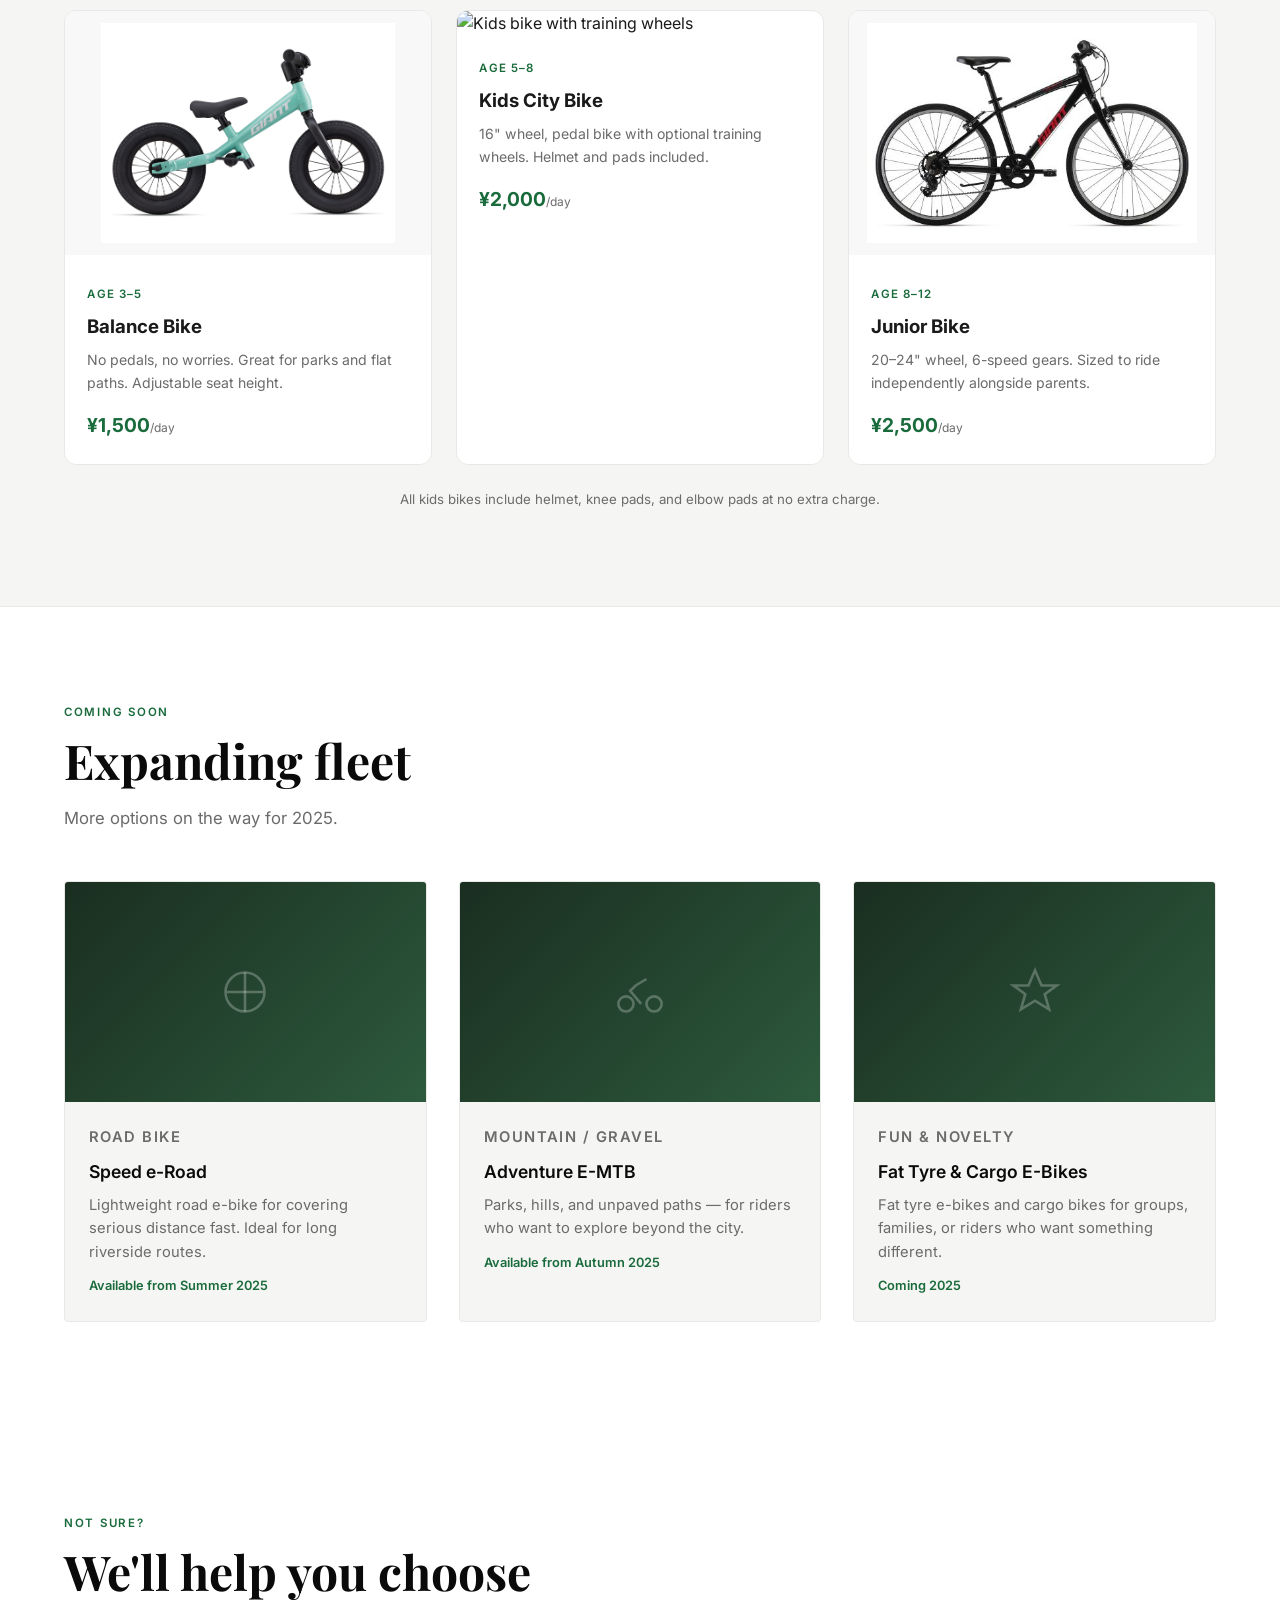
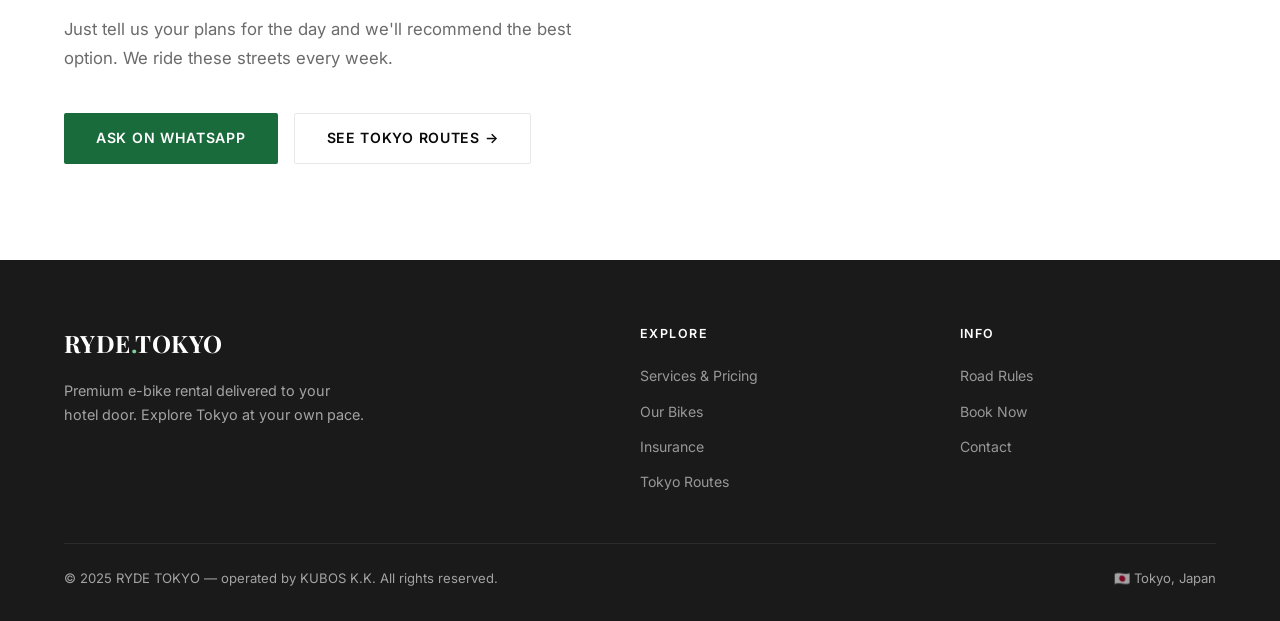
==== commit d6e41098: "Update bike details and expand sections Added specifications and details for the Giant Escape R E+ a" ====
--- a/bikes.html
+++ b/bikes.html
@@ -9,9 +9,7 @@
 </head>
 <body>
 
-
 <div id="nav-placeholder"></div>
-
 
 <div class="page-hero">
   <p class="section-tag">Our Fleet</p>
@@ -19,13 +17,11 @@
   <p class="section-sub">We've chosen each bike specifically for Tokyo streets. Reliable, comfortable, and ready for a full day out.</p>
 </div>
 
-
 <!-- MAIN BIKE -->
 <section>
   <p class="section-tag">Current Fleet</p>
   <h2 class="section-title">Giant Escape R E+</h2>
   <p class="section-sub">Japan's best urban e-bike. Built for city riding, long range, and riders of all levels.</p>
-
 
   <div style="display:grid;grid-template-columns:1fr 1fr;gap:4rem;margin-top:3rem;align-items:start" class="bike-main-grid">
     <div class="reveal" style="border-radius:4px;overflow:hidden;background:#f8f8f8;border:1px solid var(--border)">
@@ -38,3 +34,171 @@
         </thead>
         <tbody>
           <tr><td>Motor</td><td>SyncDrive Core <span class="spec-badge">Yamaha</span></td></tr>
+          <tr><td>Battery</td><td>400Wh integrated</td></tr>
+          <tr><td>Range (ECO)</td><td><strong>200 km</strong></td></tr>
+          <tr><td>Range (SPORT)</td><td>80 km</td></tr>
+          <tr><td>Gears</td><td>Shimano 9-speed</td></tr>
+          <tr><td>Brakes</td><td>Hydraulic disc</td></tr>
+          <tr><td>Wheels</td><td>700c — city optimised</td></tr>
+          <tr><td>Tyres</td><td>Schwalbe Marathon Plus <span class="spec-badge">Puncture-proof</span></td></tr>
+          <tr><td>Frame</td><td>ALUXX SL Aluminium</td></tr>
+          <tr><td>Weight</td><td>~20 kg</td></tr>
+          <tr><td>Sizes</td><td>S / M — suits 155–185 cm</td></tr>
+        </tbody>
+      </table>
+      <div style="margin-top:1.5rem;padding:1.25rem;background:var(--accent-light);border-radius:4px">
+        <p style="font-size:0.88rem;color:var(--accent);font-weight:600;margin-bottom:0.3rem">Why we chose this bike</p>
+        <p style="font-size:0.88rem;color:var(--dark);line-height:1.6">The Escape R E+ is the only premium city e-bike currently produced in Japan. The SyncDrive Core motor (co-developed with Yamaha) is quiet, responsive, and perfectly tuned for flat urban riding. The 200km ECO range means you'll never run out on a day trip. We've fitted every bike with puncture-resistant Schwalbe Marathon tyres — so you can ride without worrying.</p>
+      </div>
+    </div>
+  </div>
+</section>
+
+<style>
+@media(max-width:800px){.bike-main-grid{grid-template-columns:1fr!important;gap:2rem!important}}
+</style>
+
+<div class="divider"></div>
+
+<!-- CITY CYCLE -->
+<div class="divider"></div>
+<section>
+  <p class="section-tag">Also Available</p>
+  <h2 class="section-title">Tokyobike Bisou</h2>
+  <p class="section-sub">A beautifully designed Tokyo city bike for relaxed sightseeing. Lightweight steel frame, upright riding position, and a front basket for your bag and belongings.</p>
+
+  <div style="display:grid;grid-template-columns:1fr 1fr;gap:4rem;margin-top:3rem;align-items:start" class="bike-main-grid">
+    <div class="reveal" style="border-radius:4px;overflow:hidden;background:#f5f5f5;border:1px solid var(--border)">
+      <img src="images/city-cycle.png" alt="Tokyobike Bisou" style="width:100%;aspect-ratio:4/3;object-fit:contain;padding:1rem">
+    </div>
+    <div class="reveal">
+      <table class="spec-table">
+        <thead>
+          <tr><th>Spec</th><th>Detail</th></tr>
+        </thead>
+        <tbody>
+          <tr><td>Style</td><td>City / Step-through</td></tr>
+          <tr><td>Frame</td><td>Steel — lightweight &amp; smooth ride</td></tr>
+          <tr><td>Gears</td><td>Shimano 8-speed</td></tr>
+          <tr><td>Brakes</td><td>Dual-pivot caliper</td></tr>
+          <tr><td>Wheels</td><td>650c — nimble city tyres</td></tr>
+          <tr><td>Weight</td><td>~11 kg <span class="spec-badge">Very light</span></td></tr>
+          <tr><td>Basket</td><td>Front basket included</td></tr>
+          <tr><td>Stand</td><td>Kickstand included</td></tr>
+          <tr><td>Sizes</td><td>One size — suits 150–180 cm</td></tr>
+          <tr><td>Suitable for</td><td>Leisure, sightseeing, short city rides</td></tr>
+        </tbody>
+      </table>
+      <div style="margin-top:1.5rem;display:flex;gap:1rem;flex-wrap:wrap">
+        <div style="flex:1;min-width:140px;background:var(--off-white);border-radius:8px;padding:1rem 1.2rem;text-align:center">
+          <div style="font-size:0.72rem;letter-spacing:.08em;text-transform:uppercase;color:var(--mid);margin-bottom:.3rem">Campaign rate</div>
+          <div style="font-size:1.4rem;font-weight:700;color:var(--accent)">¥3,000<span style="font-size:0.75rem;font-weight:400;color:var(--mid)">/day</span></div>
+        </div>
+        <div style="flex:1;min-width:140px;background:var(--off-white);border-radius:8px;padding:1rem 1.2rem;text-align:center">
+          <div style="font-size:0.72rem;letter-spacing:.08em;text-transform:uppercase;color:var(--mid);margin-bottom:.3rem">Regular rate</div>
+          <div style="font-size:1.4rem;font-weight:700">¥4,500<span style="font-size:0.75rem;font-weight:400;color:var(--mid)">/day</span></div>
+        </div>
+      </div>
+    </div>
+  </div>
+</section>
+
+<!-- KIDS BIKES -->
+<div class="divider"></div>
+<section class="bg-off">
+  <p class="section-tag">Family Riding</p>
+  <h2 class="section-title">Kids Bikes</h2>
+  <p class="section-sub">Bring the whole family. We have age-appropriate bikes for children from 4 years old. Helmets, knee pads, and elbow pads all included. Tokyo's parks and riverside paths are perfect for families.</p>
+
+  <div style="display:grid;grid-template-columns:repeat(auto-fit,minmax(260px,1fr));gap:1.5rem;margin-top:3rem" class="reveal">
+    <div style="background:#fff;border-radius:12px;overflow:hidden;border:1px solid var(--border)">
+      <img src="images/balance-bike.png" alt="Balance Bike — Giant Pre" style="width:100%;aspect-ratio:3/2;object-fit:contain;padding:0.75rem;background:#f8f8f8">
+      <div style="padding:1.4rem">
+        <p class="card-tag">Age 3–5</p>
+        <h3 style="margin-bottom:.5rem">Balance Bike</h3>
+        <p style="font-size:0.88rem;color:var(--mid);margin-bottom:1rem">No pedals, no worries. Great for parks and flat paths. Adjustable seat height.</p>
+        <div style="font-size:1.2rem;font-weight:700;color:var(--accent)">¥1,500<small style="font-size:0.75rem;font-weight:400;color:var(--mid)">/day</small></div>
+      </div>
+    </div>
+    <div style="background:#fff;border-radius:12px;overflow:hidden;border:1px solid var(--border)">
+      <img src="https://images.unsplash.com/photo-1571068316344-75bc76f77890?w=600&q=80" alt="Kids bike with training wheels" style="width:100%;aspect-ratio:3/2;object-fit:cover">
+      <div style="padding:1.4rem">
+        <p class="card-tag">Age 5–8</p>
+        <h3 style="margin-bottom:.5rem">Kids City Bike</h3>
+        <p style="font-size:0.88rem;color:var(--mid);margin-bottom:1rem">16" wheel, pedal bike with optional training wheels. Helmet and pads included.</p>
+        <div style="font-size:1.2rem;font-weight:700;color:var(--accent)">¥2,000<small style="font-size:0.75rem;font-weight:400;color:var(--mid)">/day</small></div>
+      </div>
+    </div>
+    <div style="background:#fff;border-radius:12px;overflow:hidden;border:1px solid var(--border)">
+      <img src="images/junior.png" alt="Junior bike" style="width:100%;aspect-ratio:3/2;object-fit:contain;padding:0.75rem;background:#f8f8f8">
+      <div style="padding:1.4rem">
+        <p class="card-tag">Age 8–12</p>
+        <h3 style="margin-bottom:.5rem">Junior Bike</h3>
+        <p style="font-size:0.88rem;color:var(--mid);margin-bottom:1rem">20–24" wheel, 6-speed gears. Sized to ride independently alongside parents.</p>
+        <div style="font-size:1.2rem;font-weight:700;color:var(--accent)">¥2,500<small style="font-size:0.75rem;font-weight:400;color:var(--mid)">/day</small></div>
+      </div>
+    </div>
+  </div>
+  <p style="font-size:0.83rem;color:var(--mid);margin-top:1.5rem;text-align:center">All kids bikes include helmet, knee pads, and elbow pads at no extra charge.</p>
+</section>
+
+<!-- EXPANDING FLEET -->
+<div class="divider"></div>
+<section>
+  <p class="section-tag">Coming Soon</p>
+  <h2 class="section-title">Expanding fleet</h2>
+  <p class="section-sub">More options on the way for 2025.</p>
+
+  <div class="cards reveal" style="margin-top:3rem">
+    <div class="card">
+      <div class="card-img-placeholder">
+        <svg width="52" height="52" viewBox="0 0 24 24" fill="none" stroke="rgba(255,255,255,0.25)" stroke-width="1.2"><path d="M3 12h18M12 3c-4.97 0-9 4.03-9 9s4.03 9 9 9 9-4.03 9-9-4.03-9-9-9z"/><path d="M12 3v18"/></svg>
+      </div>
+      <div class="card-body">
+        <p class="card-tag">Road Bike</p>
+        <h3>Speed e-Road</h3>
+        <p>Lightweight road e-bike for covering serious distance fast. Ideal for long riverside routes.</p>
+        <p style="font-size:0.8rem;color:var(--accent);margin-top:0.75rem;font-weight:600">Available from Summer 2025</p>
+      </div>
+    </div>
+    <div class="card">
+      <div class="card-img-placeholder">
+        <svg width="52" height="52" viewBox="0 0 24 24" fill="none" stroke="rgba(255,255,255,0.25)" stroke-width="1.2"><circle cx="18.5" cy="17.5" r="3.5"/><circle cx="5.5" cy="17.5" r="3.5"/><path d="M15 6l-5 3-2.5 2.5 5 6"/></svg>
+      </div>
+      <div class="card-body">
+        <p class="card-tag">Mountain / Gravel</p>
+        <h3>Adventure E-MTB</h3>
+        <p>Parks, hills, and unpaved paths — for riders who want to explore beyond the city.</p>
+        <p style="font-size:0.8rem;color:var(--accent);margin-top:0.75rem;font-weight:600">Available from Autumn 2025</p>
+      </div>
+    </div>
+    <div class="card">
+      <div class="card-img-placeholder">
+        <svg width="52" height="52" viewBox="0 0 24 24" fill="none" stroke="rgba(255,255,255,0.25)" stroke-width="1.2"><path d="M12 2l3 7h7l-5.5 4 2 7L12 16l-6.5 4 2-7L2 9h7z"/></svg>
+      </div>
+      <div class="card-body">
+        <p class="card-tag">Fun & Novelty</p>
+        <h3>Fat Tyre & Cargo E-Bikes</h3>
+        <p>Fat tyre e-bikes and cargo bikes for groups, families, or riders who want something different.</p>
+        <p style="font-size:0.8rem;color:var(--accent);margin-top:0.75rem;font-weight:600">Coming 2025</p>
+      </div>
+    </div>
+  </div>
+</section>
+
+<!-- WHICH BIKE -->
+<section>
+  <p class="section-tag">Not Sure?</p>
+  <h2 class="section-title">We'll help you choose</h2>
+  <p class="section-sub">Just tell us your plans for the day and we'll recommend the best option. We ride these streets every week.</p>
+  <div style="margin-top:2.5rem;display:flex;gap:1rem;flex-wrap:wrap">
+    <a href="https://wa.me/819000000000" class="btn btn-primary">Ask on WhatsApp</a>
+    <a href="routes.html" class="btn btn-ghost">See Tokyo Routes →</a>
+  </div>
+</section>
+
+<div id="footer-placeholder"></div>
+<script src="js/nav.js"></script>
+<script src="js/main.js"></script>
+</body>
+</html>
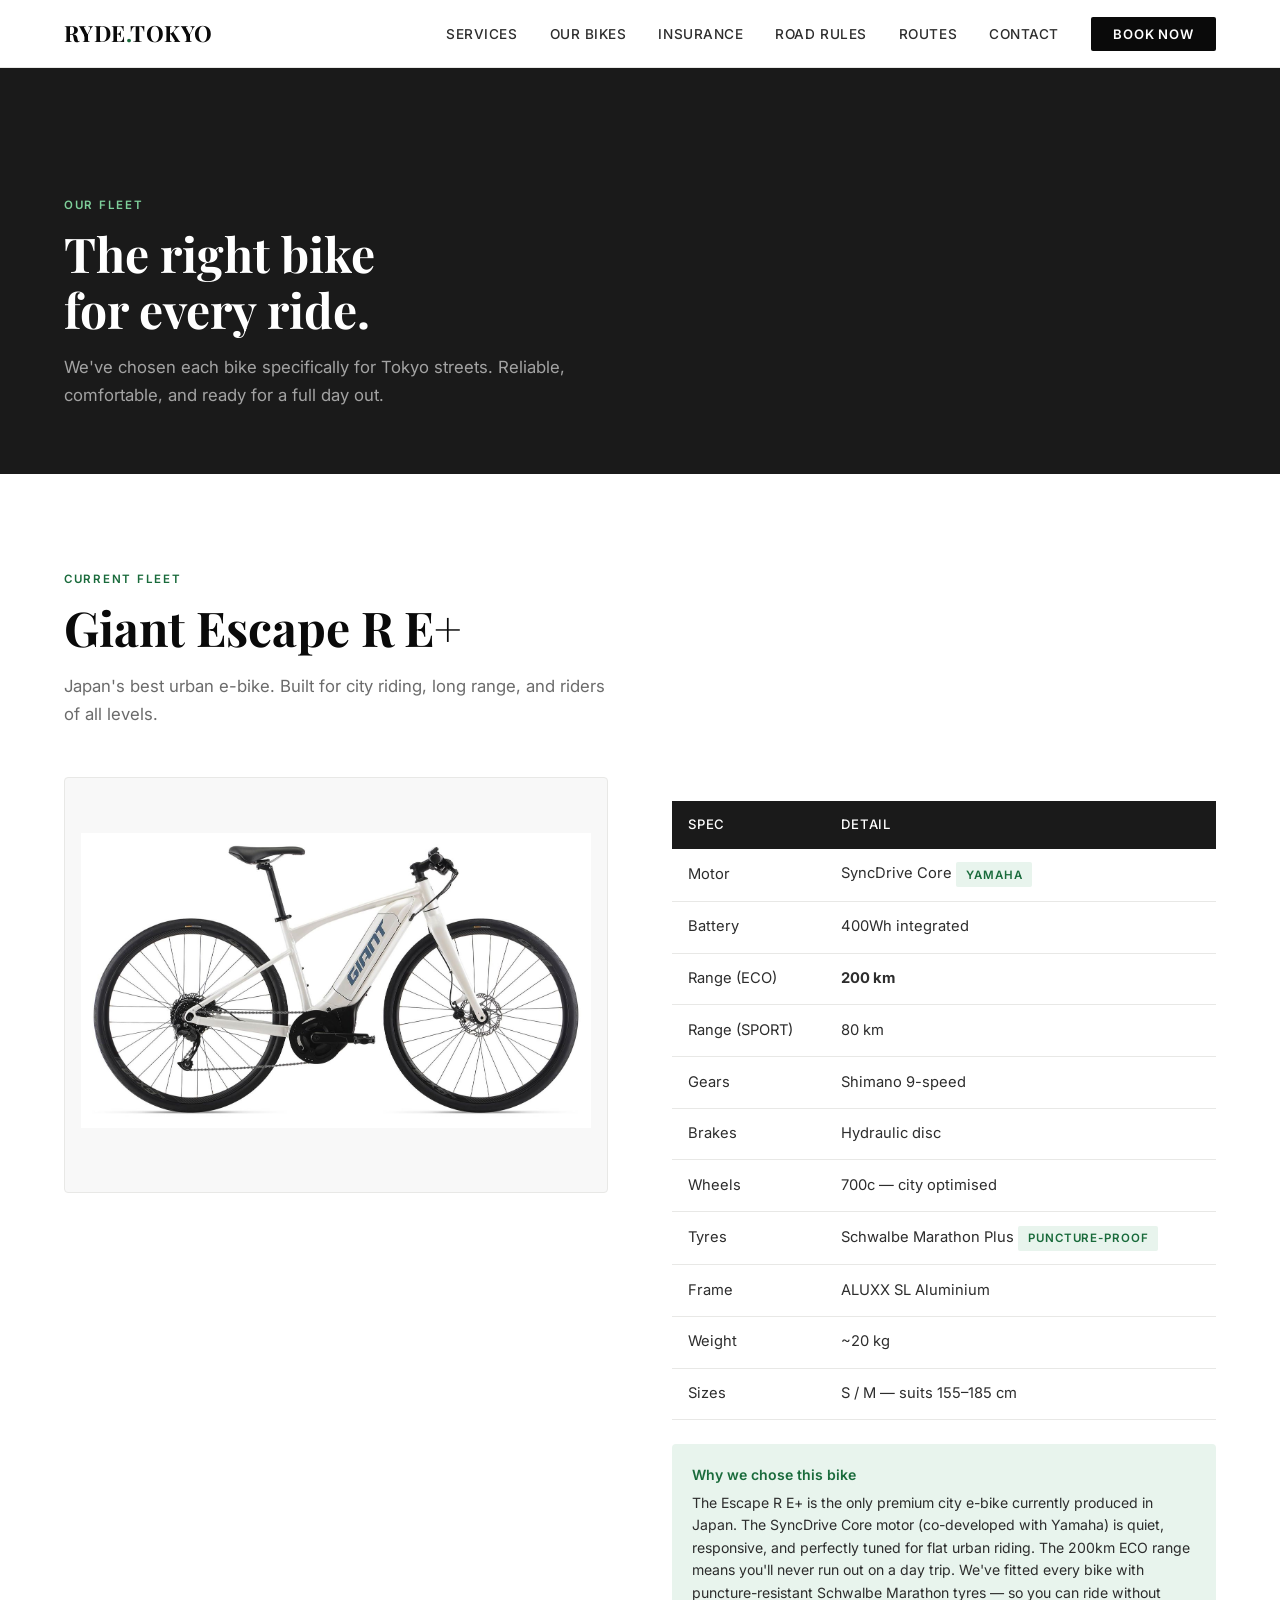
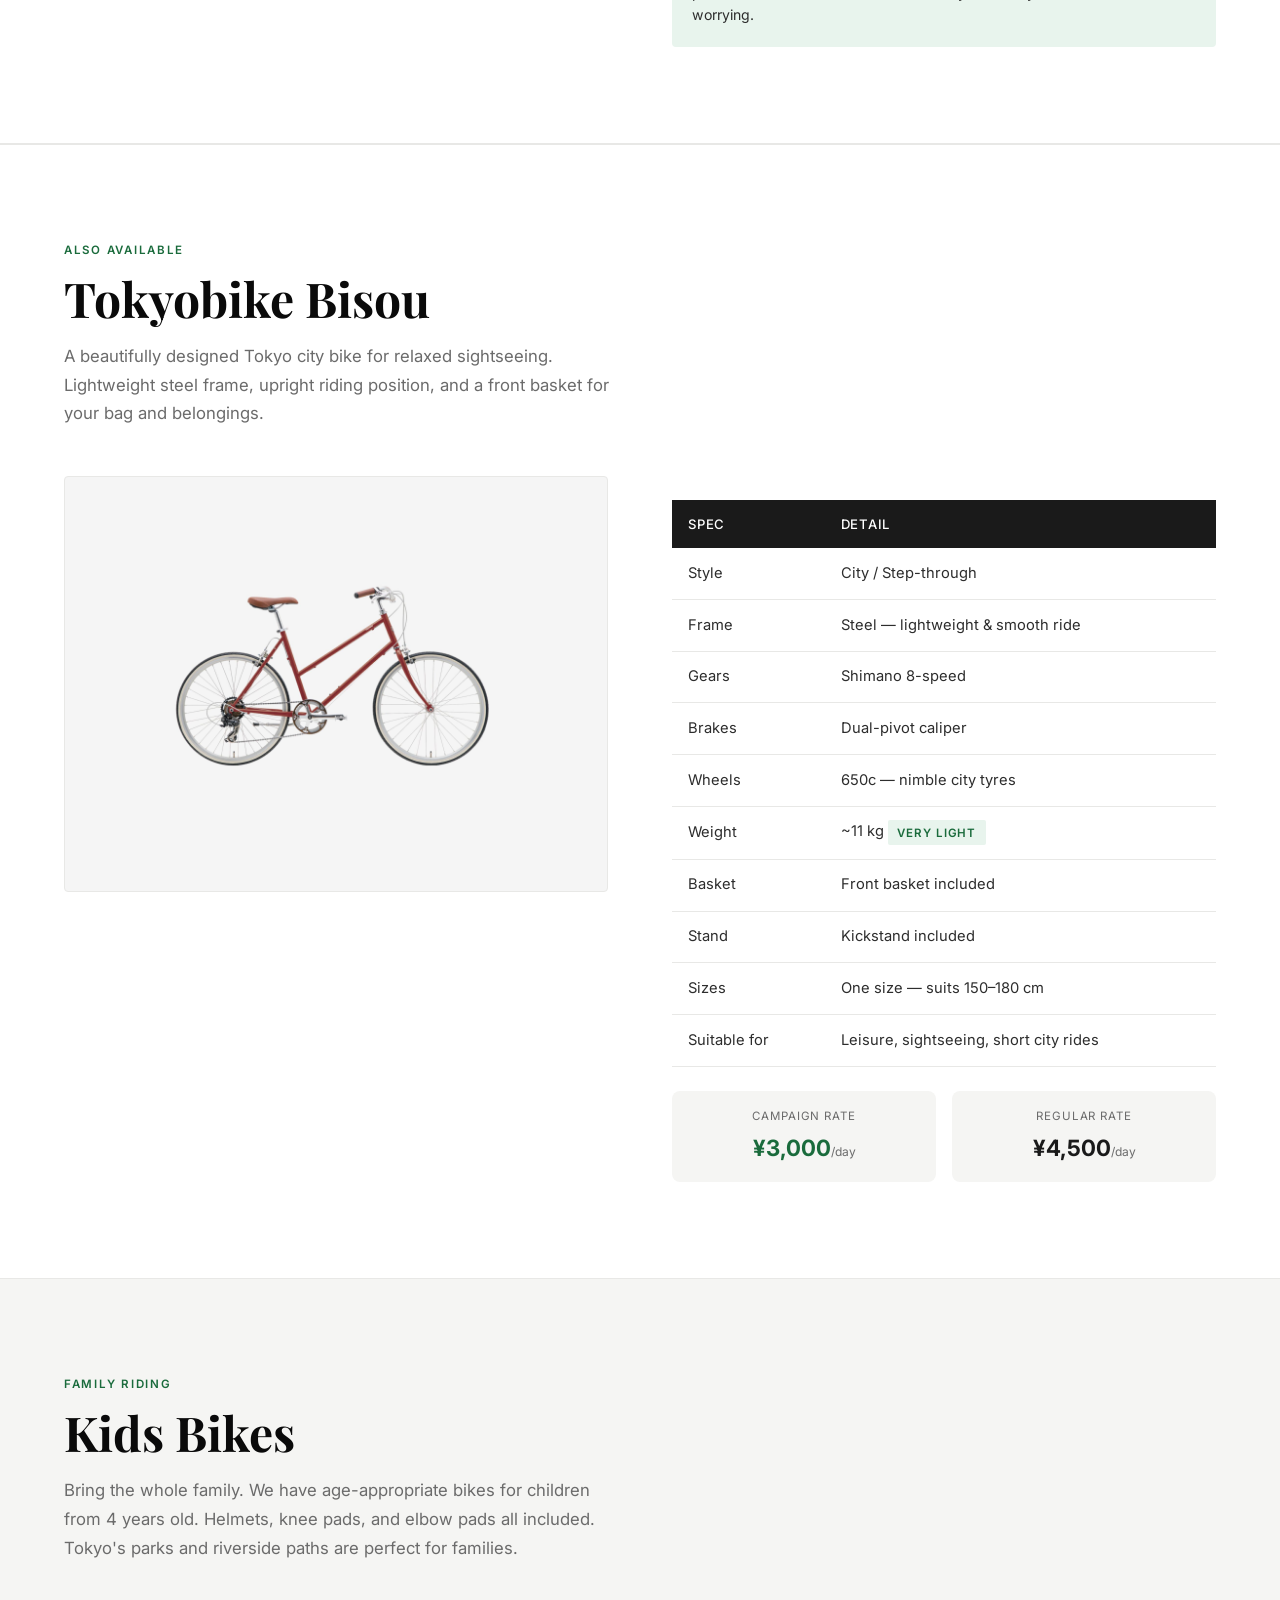
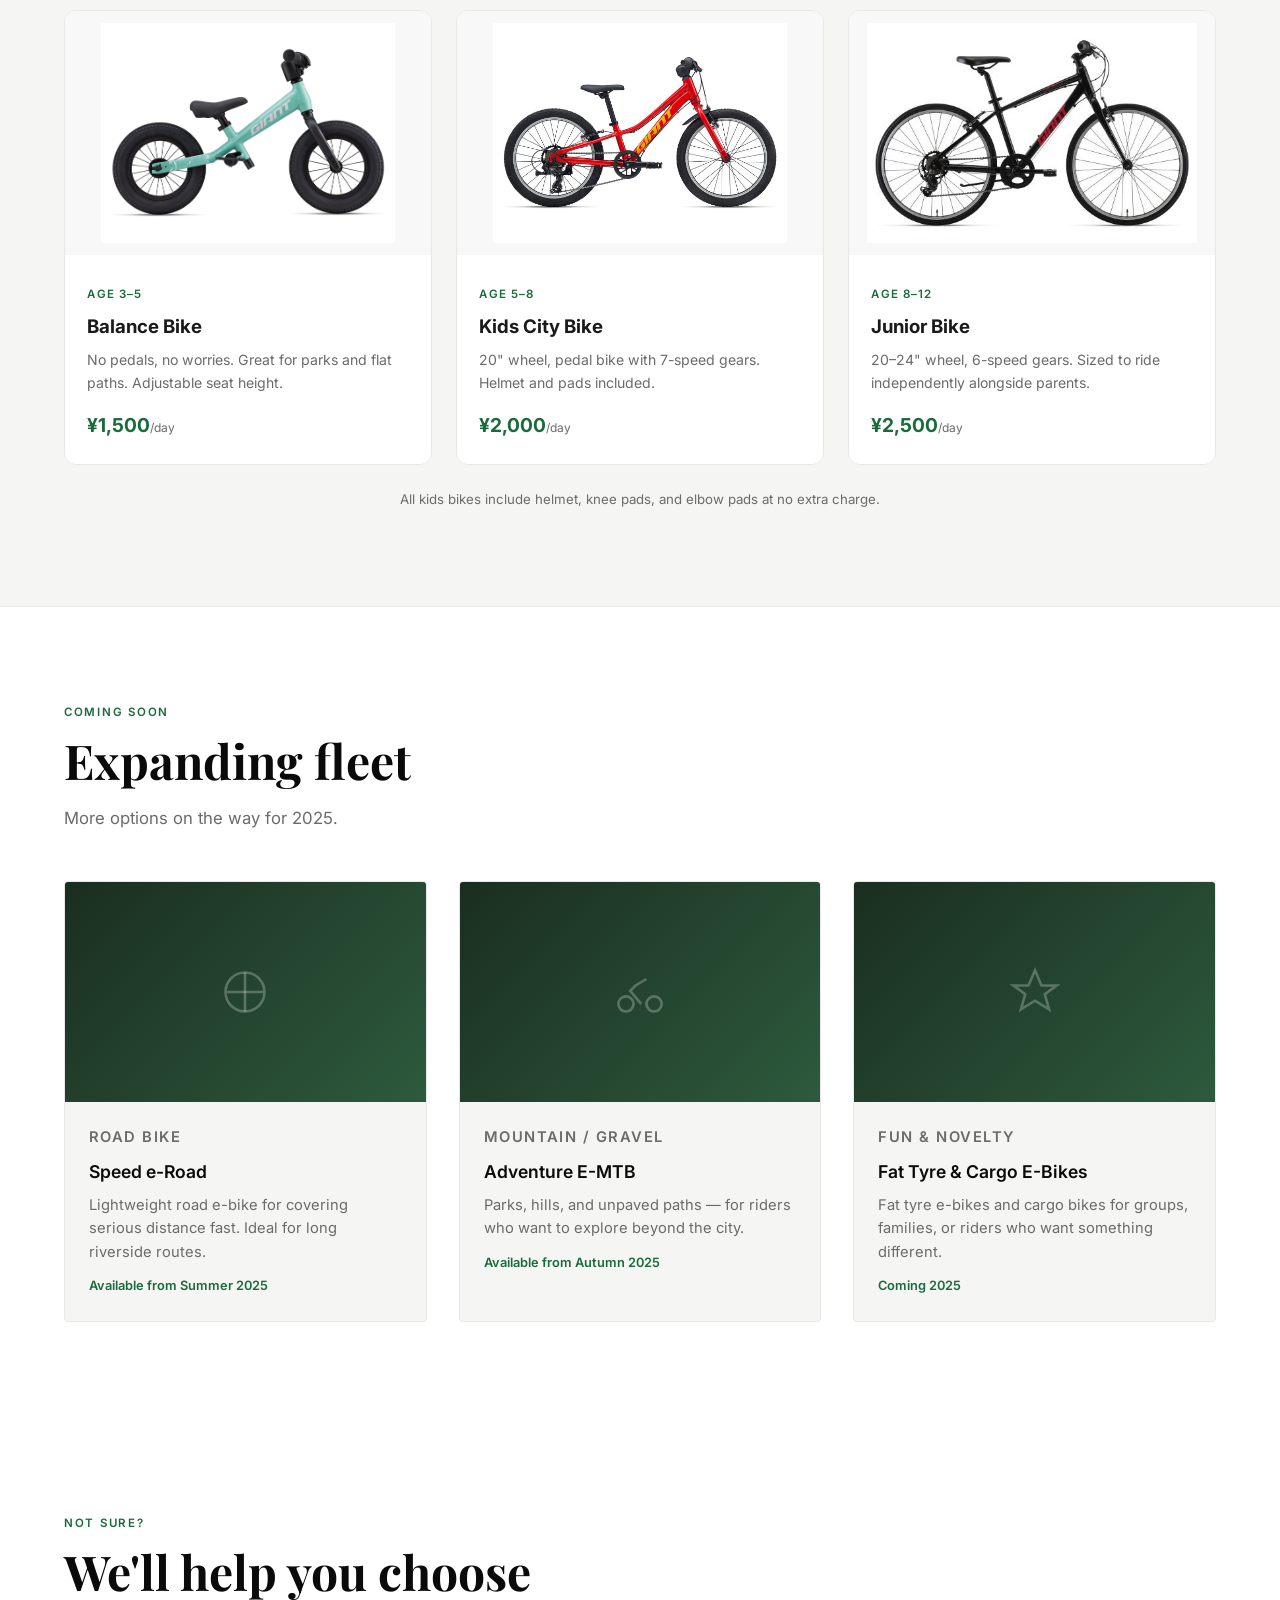
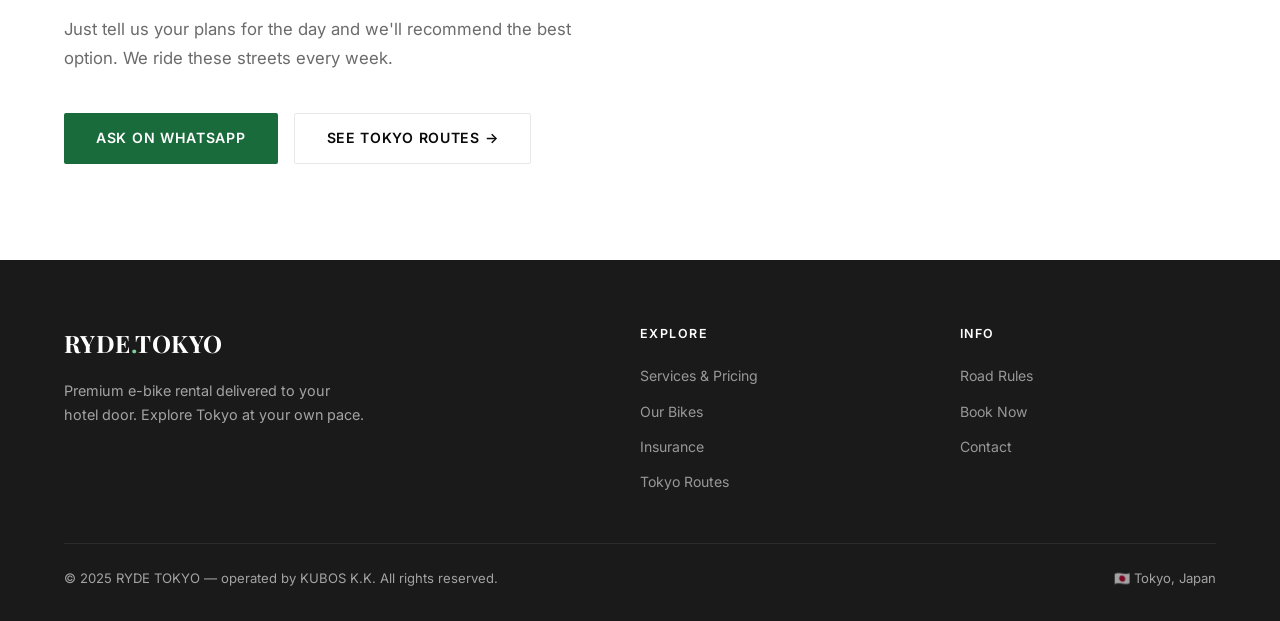
==== commit 86af463a: "Update bike image and description in bikes.html" ====
--- a/bikes.html
+++ b/bikes.html
@@ -121,11 +121,11 @@
       </div>
     </div>
     <div style="background:#fff;border-radius:12px;overflow:hidden;border:1px solid var(--border)">
-      <img src="https://images.unsplash.com/photo-1571068316344-75bc76f77890?w=600&q=80" alt="Kids bike with training wheels" style="width:100%;aspect-ratio:3/2;object-fit:cover">
+      <img src="images/kids-bike.png" alt="Kids City Bike" style="width:100%;aspect-ratio:3/2;object-fit:contain;padding:0.75rem;background:#f8f8f8">
       <div style="padding:1.4rem">
         <p class="card-tag">Age 5–8</p>
         <h3 style="margin-bottom:.5rem">Kids City Bike</h3>
-        <p style="font-size:0.88rem;color:var(--mid);margin-bottom:1rem">16" wheel, pedal bike with optional training wheels. Helmet and pads included.</p>
+        <p style="font-size:0.88rem;color:var(--mid);margin-bottom:1rem">20" wheel, pedal bike with 7-speed gears. Helmet and pads included.</p>
         <div style="font-size:1.2rem;font-weight:700;color:var(--accent)">¥2,000<small style="font-size:0.75rem;font-weight:400;color:var(--mid)">/day</small></div>
       </div>
     </div>
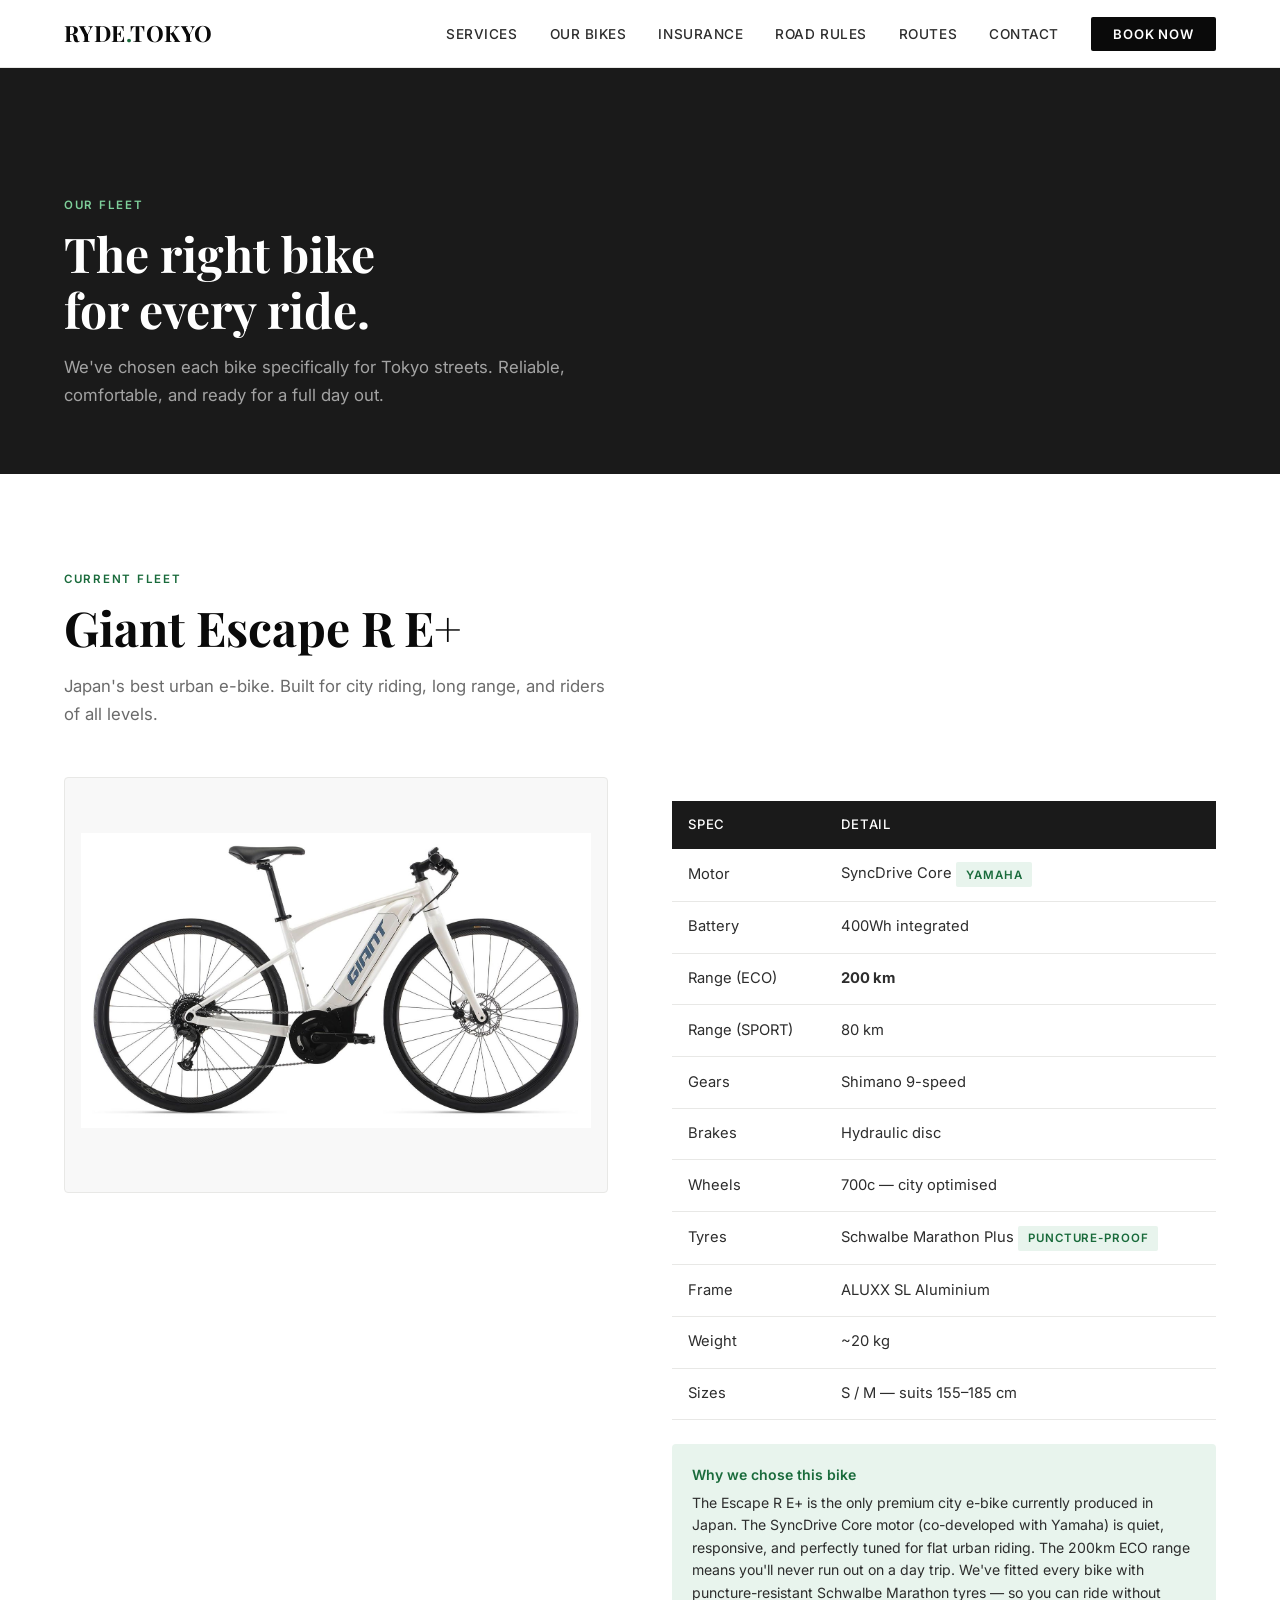
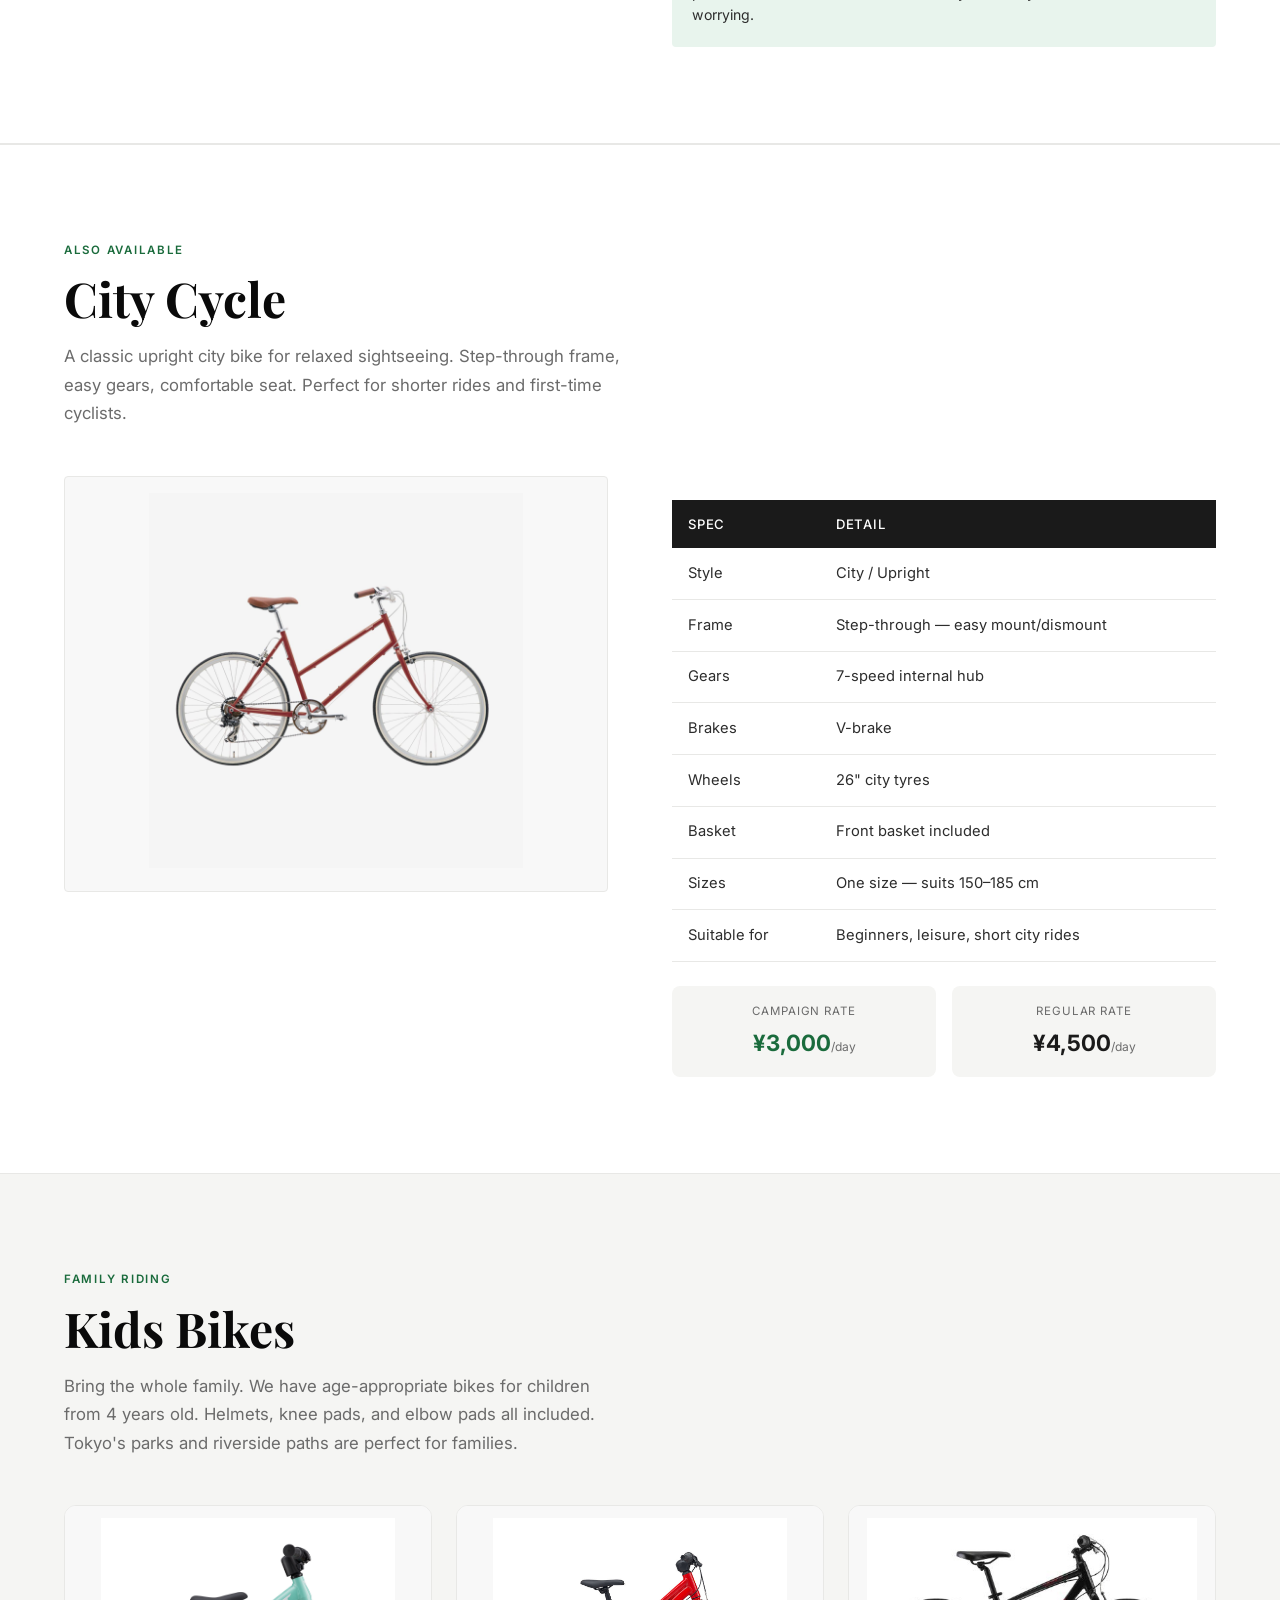
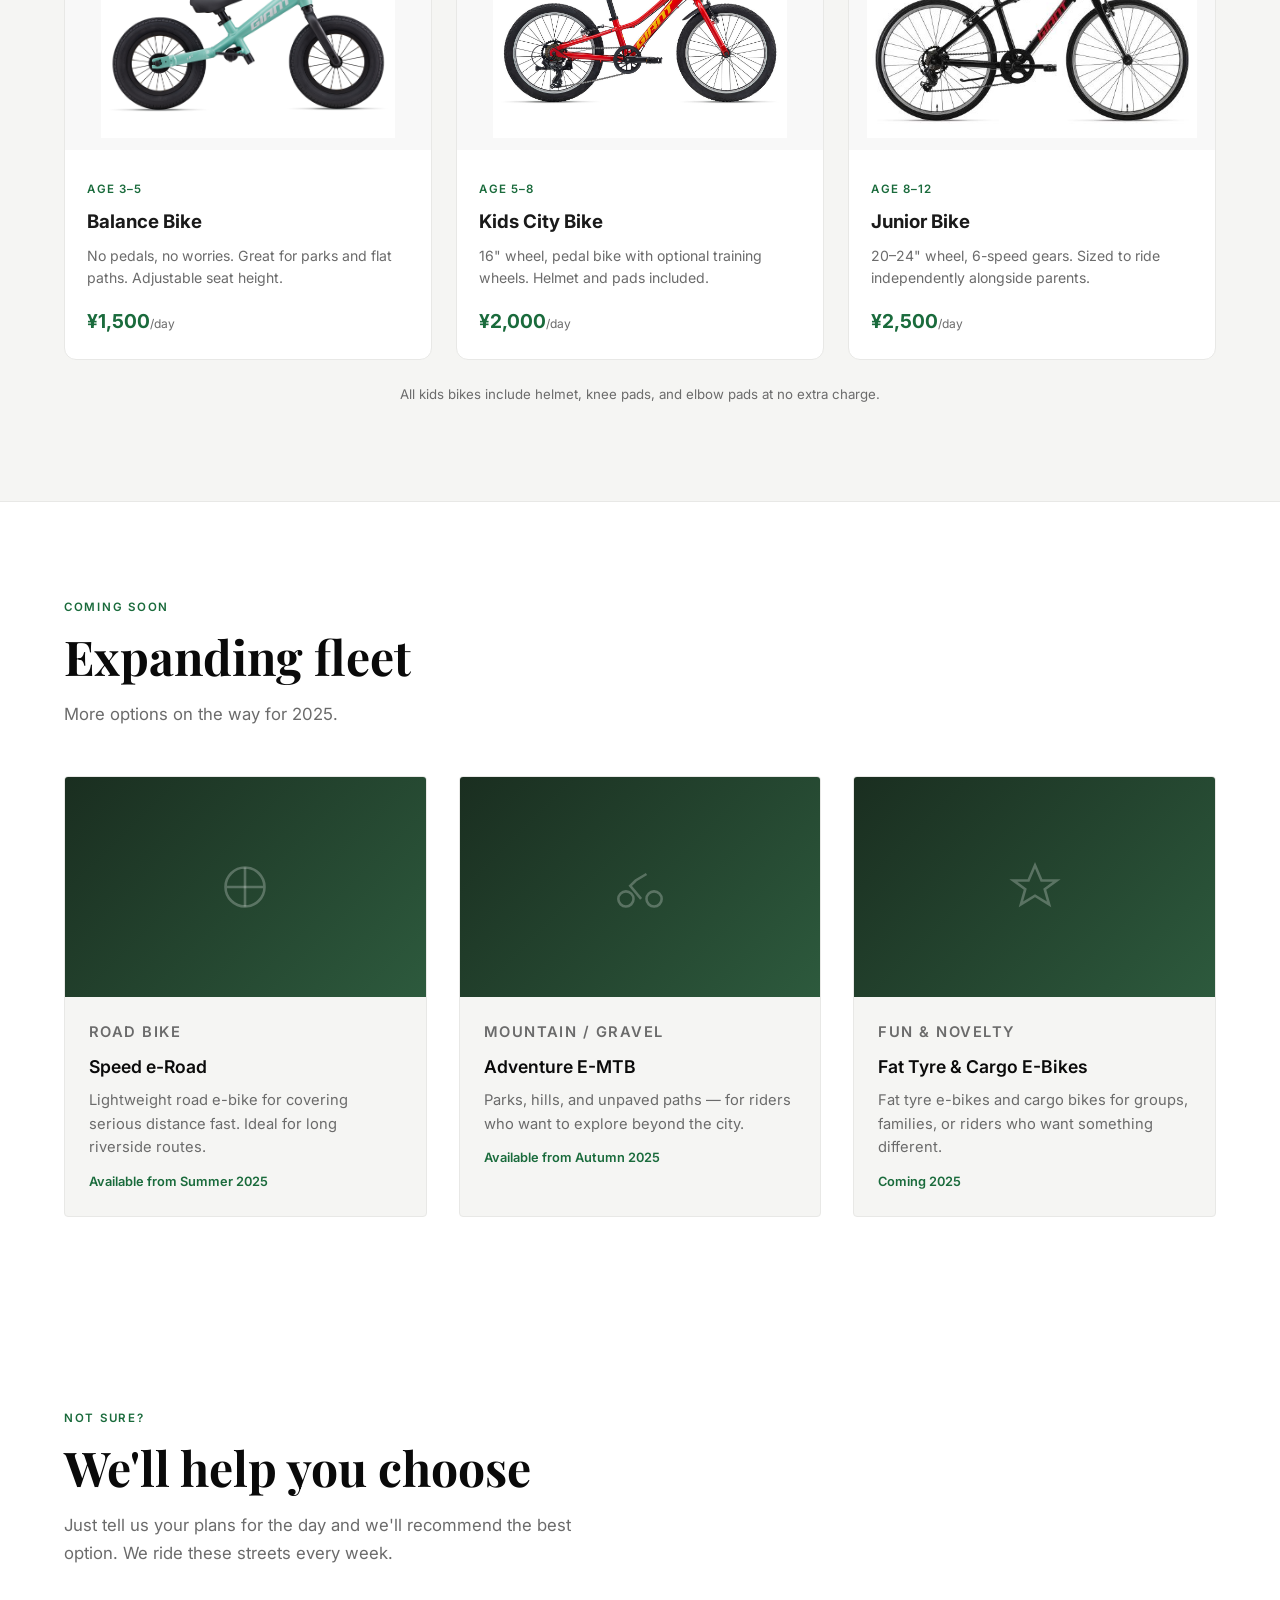
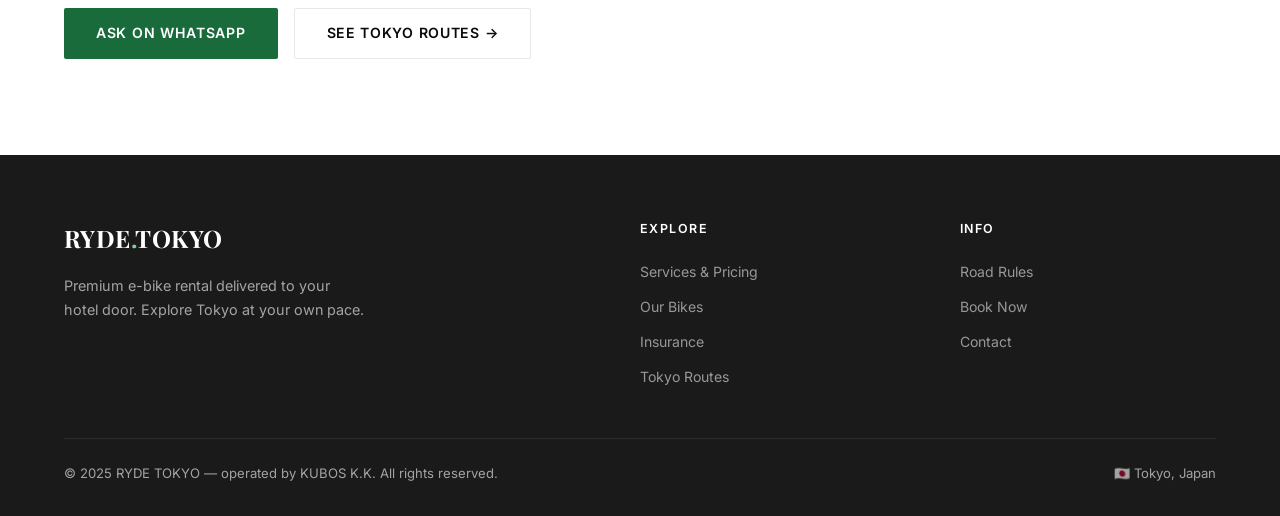
==== commit 02f054b0: "Update bike descriptions and images in bikes.html" ====
--- a/bikes.html
+++ b/bikes.html
@@ -64,12 +64,12 @@
 <div class="divider"></div>
 <section>
   <p class="section-tag">Also Available</p>
-  <h2 class="section-title">Tokyobike Bisou</h2>
-  <p class="section-sub">A beautifully designed Tokyo city bike for relaxed sightseeing. Lightweight steel frame, upright riding position, and a front basket for your bag and belongings.</p>
+  <h2 class="section-title">City Cycle</h2>
+  <p class="section-sub">A classic upright city bike for relaxed sightseeing. Step-through frame, easy gears, comfortable seat. Perfect for shorter rides and first-time cyclists.</p>
 
   <div style="display:grid;grid-template-columns:1fr 1fr;gap:4rem;margin-top:3rem;align-items:start" class="bike-main-grid">
-    <div class="reveal" style="border-radius:4px;overflow:hidden;background:#f5f5f5;border:1px solid var(--border)">
-      <img src="images/city-cycle.png" alt="Tokyobike Bisou" style="width:100%;aspect-ratio:4/3;object-fit:contain;padding:1rem">
+    <div class="reveal" style="border-radius:4px;overflow:hidden;background:#f8f8f8;border:1px solid var(--border)">
+      <img src="images/city-cycle.png" alt="City Cycle" style="width:100%;aspect-ratio:4/3;object-fit:contain;padding:1rem">
     </div>
     <div class="reveal">
       <table class="spec-table">
@@ -77,16 +77,14 @@
           <tr><th>Spec</th><th>Detail</th></tr>
         </thead>
         <tbody>
-          <tr><td>Style</td><td>City / Step-through</td></tr>
-          <tr><td>Frame</td><td>Steel — lightweight &amp; smooth ride</td></tr>
-          <tr><td>Gears</td><td>Shimano 8-speed</td></tr>
-          <tr><td>Brakes</td><td>Dual-pivot caliper</td></tr>
-          <tr><td>Wheels</td><td>650c — nimble city tyres</td></tr>
-          <tr><td>Weight</td><td>~11 kg <span class="spec-badge">Very light</span></td></tr>
+          <tr><td>Style</td><td>City / Upright</td></tr>
+          <tr><td>Frame</td><td>Step-through — easy mount/dismount</td></tr>
+          <tr><td>Gears</td><td>7-speed internal hub</td></tr>
+          <tr><td>Brakes</td><td>V-brake</td></tr>
+          <tr><td>Wheels</td><td>26" city tyres</td></tr>
           <tr><td>Basket</td><td>Front basket included</td></tr>
-          <tr><td>Stand</td><td>Kickstand included</td></tr>
-          <tr><td>Sizes</td><td>One size — suits 150–180 cm</td></tr>
-          <tr><td>Suitable for</td><td>Leisure, sightseeing, short city rides</td></tr>
+          <tr><td>Sizes</td><td>One size — suits 150–185 cm</td></tr>
+          <tr><td>Suitable for</td><td>Beginners, leisure, short city rides</td></tr>
         </tbody>
       </table>
       <div style="margin-top:1.5rem;display:flex;gap:1rem;flex-wrap:wrap">
@@ -112,7 +110,7 @@
 
   <div style="display:grid;grid-template-columns:repeat(auto-fit,minmax(260px,1fr));gap:1.5rem;margin-top:3rem" class="reveal">
     <div style="background:#fff;border-radius:12px;overflow:hidden;border:1px solid var(--border)">
-      <img src="images/balance-bike.png" alt="Balance Bike — Giant Pre" style="width:100%;aspect-ratio:3/2;object-fit:contain;padding:0.75rem;background:#f8f8f8">
+      <img src="images/balance-bike.png" alt="Kids balance bike" style="width:100%;aspect-ratio:3/2;object-fit:contain;padding:0.75rem;background:#f8f8f8">
       <div style="padding:1.4rem">
         <p class="card-tag">Age 3–5</p>
         <h3 style="margin-bottom:.5rem">Balance Bike</h3>
@@ -125,7 +123,7 @@
       <div style="padding:1.4rem">
         <p class="card-tag">Age 5–8</p>
         <h3 style="margin-bottom:.5rem">Kids City Bike</h3>
-        <p style="font-size:0.88rem;color:var(--mid);margin-bottom:1rem">20" wheel, pedal bike with 7-speed gears. Helmet and pads included.</p>
+        <p style="font-size:0.88rem;color:var(--mid);margin-bottom:1rem">16" wheel, pedal bike with optional training wheels. Helmet and pads included.</p>
         <div style="font-size:1.2rem;font-weight:700;color:var(--accent)">¥2,000<small style="font-size:0.75rem;font-weight:400;color:var(--mid)">/day</small></div>
       </div>
     </div>
@@ -193,7 +191,7 @@
   <p class="section-sub">Just tell us your plans for the day and we'll recommend the best option. We ride these streets every week.</p>
   <div style="margin-top:2.5rem;display:flex;gap:1rem;flex-wrap:wrap">
     <a href="https://wa.me/819000000000" class="btn btn-primary">Ask on WhatsApp</a>
-    <a href="routes.html" class="btn btn-ghost">See Tokyo Routes →</a>
+    <a href="routes.html" class="btn btn-ghost">See Tokyo Routes &rarr;</a>
   </div>
 </section>
 
--- a/css/style.css
+++ b/css/style.css
@@ -273,8 +273,8 @@
 .spec-badge { display: inline-block; font-size: 0.72rem; font-weight: 600; letter-spacing: 0.08em; text-transform: uppercase; padding: 0.2rem 0.6rem; border-radius: 2px; background: var(--accent-light); color: var(--accent); }
 
 /* ─── ROUTE CARD ──────────────────────────────────── */
-.route-card { border: 1px solid var(--border); border-radius: 4px; overflow: hidden; margin-bottom: 2rem; display: grid; grid-template-columns: 300px 1fr; }
-.route-card-img { height: 100%; min-height: 200px; object-fit: cover; display: block; background: #e0e0de; }
+.route-card { border: 1px solid var(--border); border-radius: 4px; overflow: hidden; margin-bottom: 2rem; display: grid; grid-template-columns: 380px 1fr; }
+.route-card-img { width: 100%; height: 100%; min-height: 260px; object-fit: cover; display: block; background: #e0e0de; }
 .route-card-img-placeholder { min-height: 200px; background: linear-gradient(135deg, #1a2e20, #2d5a3d); display: flex; align-items: center; justify-content: center; }
 .route-card-body { padding: 2rem; }
 .route-meta { display: flex; gap: 1.5rem; margin-bottom: 1rem; flex-wrap: wrap; }
